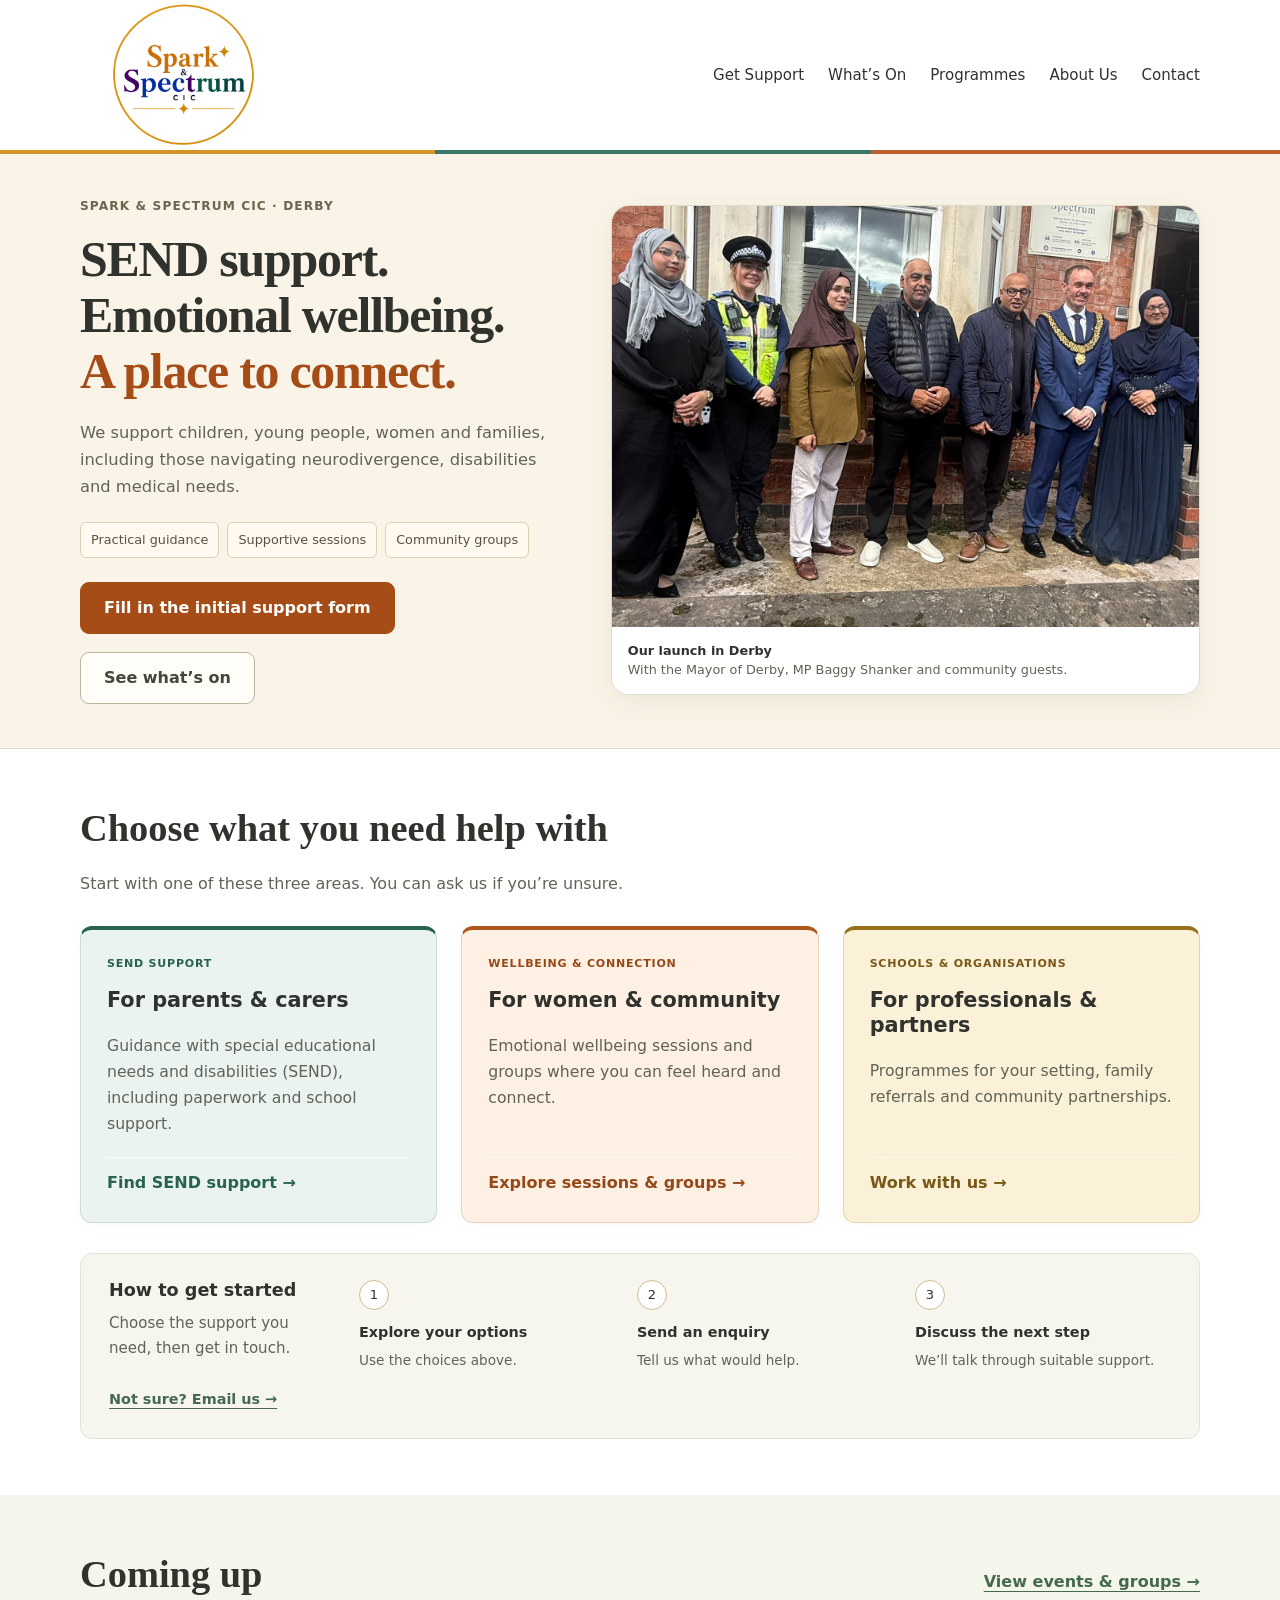
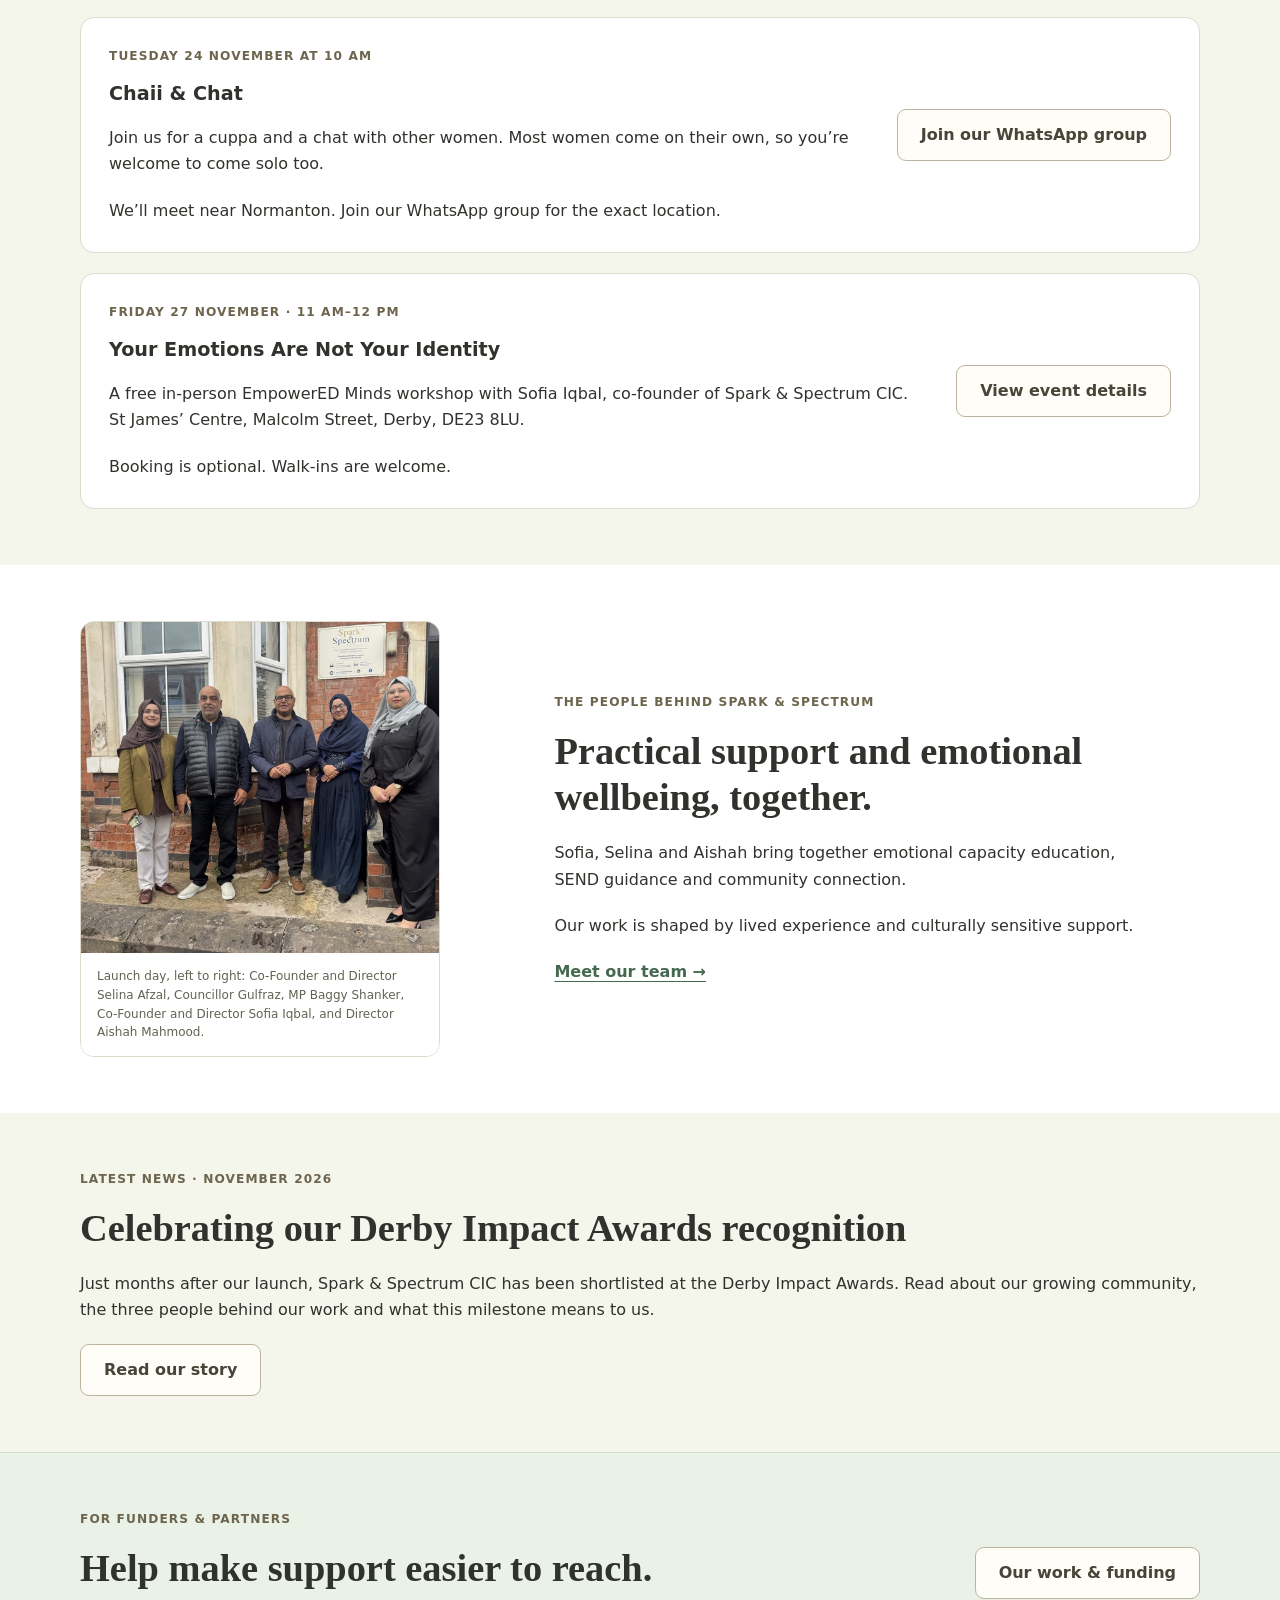
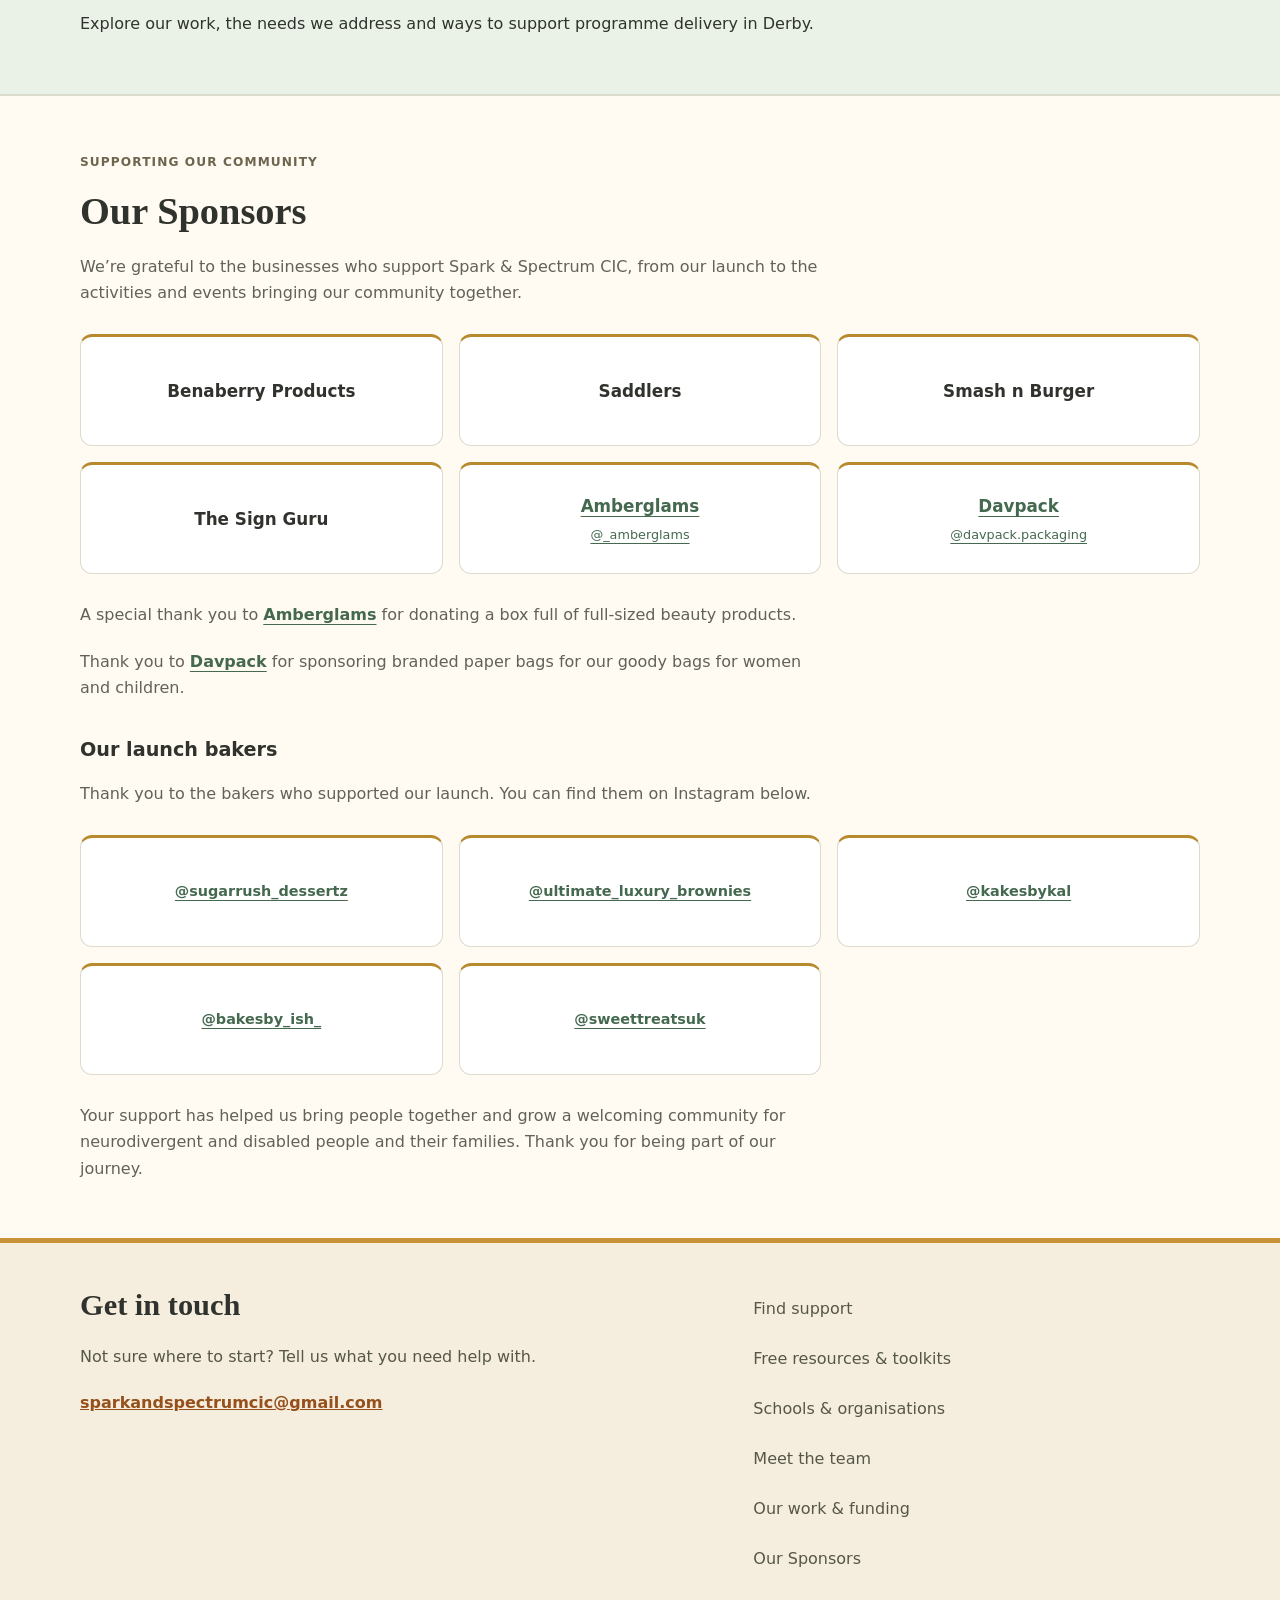
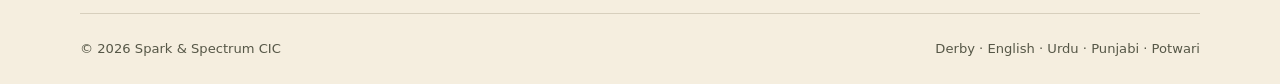
==== index.html @ 60a858f8 "Feature Derby Impact Awards story on homepage" ====
<!DOCTYPE html>
<html lang="en"><head><meta charset="utf-8"><meta name="viewport" content="width=device-width, initial-scale=1"><title>Spark &amp; Spectrum CIC | Support in Derby</title><meta name="description" content="Practical SEND guidance, wellbeing support and community connection for families in Derby."><link rel="stylesheet" href="styles.css?v=community-4"><link rel="canonical" href="https://www.sparkandspectrum.org.uk/"><style>
.sponsors-section{background:#fffaf2;border-top:1px solid var(--line)}
.sponsors-section .sponsors-intro{max-width:740px;color:var(--muted)}
.sponsors-list{display:grid;grid-template-columns:repeat(3,minmax(0,1fr));gap:16px;list-style:none;padding:0;margin:28px 0}
.sponsors-list li{display:flex;align-items:center;justify-content:center;min-height:112px;padding:20px 16px;text-align:center;background:#fff;border:1px solid var(--line);border-top:3px solid #b68a2d;border-radius:12px;font-size:1.05rem;font-weight:700;line-height:1.5;color:var(--ink);overflow-wrap:anywhere}
.sponsors-section .sponsors-thanks{max-width:740px;margin-bottom:0;color:var(--muted)}
@media(max-width:900px){.sponsors-list{grid-template-columns:repeat(3,minmax(0,1fr))}}
@media(max-width:640px){.sponsors-list{grid-template-columns:repeat(2,minmax(0,1fr));gap:12px}.sponsors-list li{min-height:96px;padding:18px 12px}}
@media(max-width:360px){.sponsors-list{grid-template-columns:1fr}}
.sponsors-list a{display:flex;flex-direction:column;justify-content:center;min-height:48px;width:100%;text-decoration:underline;text-underline-offset:4px}
.sponsor-handle{display:block;font-size:.8rem;font-weight:400;margin-top:6px}
.sponsors-subheading{margin-top:36px}
.bakers-list li{font-size:.9rem}
</style></head><body class="page-index"><a class="skip-link" href="#main-content">Skip to content</a><header><div class="container nav"><a class="brand" href="index.html" aria-label="Spark and Spectrum CIC home"><img src="images/spark-spectrum-logo.svg" alt="Spark and Spectrum CIC" width="530" height="365" loading="eager" decoding="async"></a><button class="menu-toggle" aria-controls="primary-navigation" aria-expanded="false" aria-label="Open menu">☰</button><nav id="primary-navigation" class="nav-links" aria-label="Primary navigation"><a href="get-support.html">Get Support</a><a href="whats-on.html">What’s On</a><a href="programmes.html">Programmes</a><a href="about.html">About Us</a><a href="index.html#contact">Contact</a></nav></div></header><main id="main-content"><section class="hero"><div class="container hero-grid"><div class="hero-copy"><p class="eyebrow">SPARK &amp; SPECTRUM CIC · DERBY</p><h1>SEND support.<br>Emotional wellbeing.<br><span>A place to connect.</span></h1><p>We support children, young people, women and families, including those navigating neurodivergence, disabilities and medical needs.</p><div class="hero-services"><span>Practical guidance</span><span>Supportive sessions</span><span>Community groups</span></div><div class="actions"><a class="btn primary" href="https://form.jotform.com/262165407296057">Fill in the initial support form</a><a class="btn outline" href="whats-on.html">See what’s on</a></div></div><figure class="hero-feature mayor-feature"><img src="images/mayor-launch-main.svg" alt="Spark and Spectrum’s launch group with the Mayor of Derby wearing his chain of office" width="1480" height="1060" fetchpriority="high" decoding="async"><figcaption class="launch-caption"><strong>Our launch in Derby</strong><br>With the Mayor of Derby, MP Baggy Shanker and community guests.</figcaption></figure></div></section>
<section class="section" id="support-options"><div class="container"><h2>Choose what you need help with</h2><p class="section-intro">Start with one of these three areas. You can ask us if you’re unsure.</p><div class="support-options-grid">
<a class="support-option" href="get-support.html#send"><span class="route-label">SEND SUPPORT</span><h3>For parents &amp; carers</h3><p>Guidance with special educational needs and disabilities (SEND), including paperwork and school support.</p><span>Find SEND support →</span></a>
<a class="support-option" href="get-support.html#wellbeing"><span class="route-label">WELLBEING &amp; CONNECTION</span><h3>For women &amp; community</h3><p>Emotional wellbeing sessions and groups where you can feel heard and connect.</p><span>Explore sessions &amp; groups →</span></a>
<a class="support-option" href="programmes.html#professional-support"><span class="route-label">SCHOOLS &amp; ORGANISATIONS</span><h3>For professionals &amp; partners</h3><p>Programmes for your setting, family referrals and community partnerships.</p><span>Work with us →</span></a>
</div><div class="next-step-guide"><div><h3>How to get started</h3><p>Choose the support you need, then get in touch.</p></div><ol><li><strong>Explore your options</strong><span>Use the choices above.</span></li><li><strong>Send an enquiry</strong><span>Tell us what would help.</span></li><li><strong>Discuss the next step</strong><span>We’ll talk through suitable support.</span></li></ol><a class="text-link" href="mailto:sparkandspectrumcic@gmail.com">Not sure? Email us →</a></div></div></section>
<section class="section soft" id="upcoming-events"><div class="container"><div class="section-heading"><h2>Coming up</h2><a class="text-link" href="whats-on.html">View events &amp; groups →</a></div><article class="event-summary" id="chaii-chat" style="margin-bottom:20px"><div><p class="eyebrow">TUESDAY 24 NOVEMBER AT 10 AM</p><h3>Chaii &amp; Chat</h3><p>Join us for a cuppa and a chat with other women. Most women come on their own, so you’re welcome to come solo too.</p><p>We’ll meet near Normanton. Join our WhatsApp group for the exact location.</p></div><a class="btn outline" href="https://chat.whatsapp.com/DSdzcUEW4hsGKoFnq0sKgy">Join our WhatsApp group</a></article>
<article class="event-summary"><div><p class="eyebrow">FRIDAY 27 NOVEMBER · 11 AM–12 PM</p><h3>Your Emotions Are Not Your Identity</h3><p>A free in-person EmpowerED Minds workshop with Sofia Iqbal, co-founder of Spark &amp; Spectrum CIC.<br>St James’ Centre, Malcolm Street, Derby, DE23 8LU.</p><p>Booking is optional. Walk-ins are welcome.</p></div><a class="btn outline" href="whats-on.html#st-james-workshop">View event details</a></article></div></section>
<section class="section"><div class="container people-intro"><figure class="people-photo"><img src="images/launch-guests-cropped.svg" alt="Selina Afzal, Councillor Gulfraz, MP Baggy Shanker, Sofia Iqbal and Aishah Mahmood, from left to right" width="1135" height="1050" loading="lazy" decoding="async"><figcaption class="launch-caption">Launch day, left to right: Co-Founder and Director Selina Afzal, Councillor Gulfraz, MP Baggy Shanker, Co-Founder and Director Sofia Iqbal, and Director Aishah Mahmood.</figcaption></figure><div><p class="eyebrow">THE PEOPLE BEHIND SPARK &amp; SPECTRUM</p><h2>Practical support and emotional wellbeing, together.</h2><p>Sofia, Selina and Aishah bring together emotional capacity education, SEND guidance and community connection.</p><p>Our work is shaped by lived experience and culturally sensitive support.</p><a class="text-link" href="about.html#team">Meet our team →</a></div></div></section><section class="section soft" id="latest-news"><div class="container"><p class="eyebrow">LATEST NEWS · NOVEMBER 2026</p><h2>Celebrating our Derby Impact Awards recognition</h2><p>Just months after our launch, Spark &amp; Spectrum CIC has been shortlisted at the Derby Impact Awards. Read about our growing community, the three people behind our work and what this milestone means to us.</p><a class="btn outline" href="derby-impact-awards.html">Read our story</a></div></section><section class="section funding-preview"><div class="container funding-preview-grid"><div><p class="eyebrow">FOR FUNDERS &amp; PARTNERS</p><h2>Help make support easier to reach.</h2><p>Explore our work, the needs we address and ways to support programme delivery in Derby.</p></div><a class="btn outline" href="our-work.html">Our work &amp; funding</a></div></section><section class="section sponsors-section" id="our-sponsors" aria-labelledby="sponsors-heading"><div class="container"><p class="eyebrow">SUPPORTING OUR COMMUNITY</p><h2 id="sponsors-heading">Our Sponsors</h2><p class="sponsors-intro">We’re grateful to the businesses who support Spark &amp; Spectrum CIC, from our launch to the activities and events bringing our community together.</p><ul class="sponsors-list"><li>Benaberry Products</li><li>Saddlers</li><li>Smash n Burger</li><li>The Sign Guru</li><li><a href="https://www.instagram.com/_amberglams/" aria-label="Amberglams on Instagram">Amberglams<span class="sponsor-handle">@_amberglams</span></a></li><li><a href="https://www.instagram.com/davpack.packaging/" aria-label="Davpack on Instagram">Davpack<span class="sponsor-handle">@davpack.packaging</span></a></li></ul><p class="sponsors-intro">A special thank you to <a class="text-link" href="https://www.instagram.com/_amberglams/">Amberglams</a> for donating a box full of full-sized beauty products.</p><p class="sponsors-intro">Thank you to <a class="text-link" href="https://www.instagram.com/davpack.packaging/">Davpack</a> for sponsoring branded paper bags for our goody bags for women and children.</p><h3 class="sponsors-subheading" id="launch-bakers-heading">Our launch bakers</h3><p class="sponsors-intro">Thank you to the bakers who supported our launch. You can find them on Instagram below.</p><ul class="sponsors-list bakers-list" aria-labelledby="launch-bakers-heading"><li><a href="https://www.instagram.com/sugarrush_dessertz/" aria-label="@sugarrush_dessertz on Instagram">@sugarrush_dessertz</a></li><li><a href="https://www.instagram.com/ultimate_luxury_brownies/" aria-label="@ultimate_luxury_brownies on Instagram">@ultimate_luxury_brownies</a></li><li><a href="https://www.instagram.com/kakesbykal/" aria-label="@kakesbykal on Instagram">@kakesbykal</a></li><li><a href="https://www.instagram.com/bakesby_ish_/" aria-label="@bakesby_ish_ on Instagram">@bakesby_ish_</a></li><li><a href="https://www.instagram.com/sweettreatsuk/" aria-label="@sweettreatsuk on Instagram">@sweettreatsuk</a></li></ul><p class="sponsors-thanks">Your support has helped us bring people together and grow a welcoming community for neurodivergent and disabled people and their families. Thank you for being part of our journey.</p></div></section></main><footer id="contact"><div class="container footer-grid"><div><h2>Get in touch</h2><p>Not sure where to start? Tell us what you need help with.</p><a class="email-link" href="mailto:sparkandspectrumcic@gmail.com">sparkandspectrumcic@gmail.com</a></div><div class="footer-links"><a href="get-support.html">Find support</a><a href="resources.html">Free resources &amp; toolkits</a><a href="programmes.html#professional-support">Schools &amp; organisations</a><a href="about.html">Meet the team</a><a href="our-work.html">Our work &amp; funding</a><a href="#our-sponsors">Our Sponsors</a></div></div><div class="container footer-bottom"><span>© 2026 Spark &amp; Spectrum CIC</span><span>Derby · English · Urdu · Punjabi · Potwari</span></div></footer><script src="site.js?v=simple-1" defer></script></body></html>
---- styles.css ----
:root{--navy:#132554;--purple:#67369a;--orange:#b77400;--cream:#fff9f0;--ink:#15203d;--muted:#535b70;--line:#e8e0d6;--soft:#f7f3fa;--max:1120px}
*{box-sizing:border-box}html{scroll-behavior:smooth;scroll-padding-top:120px}body{margin:0;background:#fff;color:var(--ink);font:1rem/1.65 system-ui,-apple-system,BlinkMacSystemFont,"Segoe UI",sans-serif}img{display:block;max-width:100%;height:auto}a{color:var(--navy);text-decoration:none}a:hover{text-decoration:underline}button{font:inherit}p{margin:0 0 20px}h1,h2,h3{color:var(--navy);line-height:1.2;margin:0 0 20px}h1,h2{font-family:Georgia,"Times New Roman",serif;font-weight:600}h1{font-size:clamp(2.3rem,4.6vw,3.8rem)}h2{font-size:clamp(1.8rem,3vw,2.4rem)}h3{font-size:1.2rem;font-weight:700}.container{width:min(var(--max),calc(100% - 48px));margin-inline:auto}.section{padding:56px 0}.soft{background:var(--cream)}.eyebrow,.option-kicker,.resource-kicker{color:var(--navy);font-size:.76rem;font-weight:750;letter-spacing:.09em;margin-bottom:16px}.text-link{font-weight:700;text-decoration:underline;text-underline-offset:4px}.btn{display:inline-flex;justify-content:center;align-items:center;min-height:48px;padding:12px 23px;border-radius:9px;text-align:center;font-weight:700;border:1px solid var(--navy)}.btn.purple,.btn.orange,.membership-btn{background:var(--navy);color:#fff}.btn.outline{background:#fff;color:var(--navy)}.btn:hover{text-decoration:none;box-shadow:0 3px 10px #13255415}.actions{display:flex;gap:18px;flex-wrap:wrap;align-items:center;margin-top:24px}:focus-visible{outline:3px solid var(--navy);outline-offset:4px}.skip-link{position:absolute;left:16px;top:-100px;z-index:100;padding:12px;background:#fff}.skip-link:focus{top:16px}
header{position:sticky;top:0;background:#fff;z-index:50;border-bottom:1px solid var(--line)}.nav{display:flex;align-items:center;justify-content:space-between;gap:30px;min-height:104px}.brand{flex:none}.brand img{width:116px;height:90px;object-fit:contain}.nav-links{display:flex;align-items:center;gap:26px}.nav-links a{color:var(--navy);font-size:.94rem;min-height:44px;display:flex;align-items:center;white-space:nowrap}.nav-links a[aria-current]{text-decoration:underline;text-decoration-color:var(--orange);text-underline-offset:8px}.menu-toggle{display:none;color:var(--navy);background:none;border:1px solid var(--line);border-radius:8px;min-width:48px;min-height:48px;font-size:1.4rem}
.hero{background:var(--cream);padding:52px 0}.hero-grid{display:grid;grid-template-columns:1fr 1fr;gap:48px;align-items:center}.hero-copy p:not(.eyebrow){max-width:530px;font-size:1.08rem;color:var(--muted)}.hero-feature{margin:0;border-radius:18px;overflow:hidden;background:#eee8de}.hero-feature img{width:100%;height:auto;object-fit:contain}.support-options-grid{display:grid;grid-template-columns:repeat(3,minmax(0,1fr));gap:22px;margin-top:28px}.support-option{display:flex;flex-direction:column;padding:26px;border:1px solid var(--line);border-top:3px solid var(--navy);border-radius:12px;color:var(--ink)}.support-option:nth-child(2){border-top-color:var(--orange)}.support-option:nth-child(3){border-top-color:#14833b}.support-option p{color:var(--muted)}.support-option span:last-child{margin-top:auto;color:var(--navy);font-weight:700}.support-option:hover{background:var(--cream);text-decoration:none}.section-heading{display:flex;justify-content:space-between;align-items:baseline;gap:20px}.event-summary{display:flex;align-items:center;justify-content:space-between;gap:36px;background:#fff;border:1px solid var(--line);border-radius:14px;padding:28px}.event-summary p:last-child{margin:0}.event-summary .btn{flex:none}.short-about{max-width:800px}.short-about p{color:var(--muted)}.page-intro{padding:54px 0 28px;background:var(--cream)}.page-intro .container>p:last-child{max-width:760px;font-size:1.08rem;color:var(--muted)}
.support-detail{display:grid;grid-template-columns:1.2fr 1fr;gap:48px;align-items:start}.info-box{padding:28px;border:1px solid var(--line);border-radius:14px;background:var(--cream)}.wellbeing-intro{display:grid;grid-template-columns:160px 1fr;gap:28px;align-items:start}.wellbeing-portrait{width:160px;height:auto;border-radius:12px;object-fit:contain}.wellbeing-actions{grid-column:2;display:flex;gap:14px;flex-wrap:wrap}.upcoming-event{display:grid;grid-template-columns:minmax(0,360px) minmax(0,1fr);gap:40px;align-items:center}.upcoming-event>a{width:100%;max-width:360px;margin:auto}.upcoming-event img{width:100%;height:auto;object-fit:contain;border:1px solid var(--line);border-radius:10px}.group-list{display:grid;grid-template-columns:repeat(3,minmax(0,1fr));gap:24px;margin:26px 0}.group-list article{padding:24px;background:#fff;border-radius:12px;border:1px solid var(--line)}
.programmes{display:grid;grid-template-columns:repeat(3,minmax(0,1fr));gap:24px}.programme{border:1px solid var(--line);border-radius:14px;overflow:hidden;display:flex;flex-direction:column}.programme-photo{background:var(--cream);height:230px;padding:10px}.programme-photo img{width:100%;height:100%;object-fit:contain!important;object-position:center!important}.programme-body{padding:24px;display:flex;flex-direction:column;flex:1}.programme-body p{color:var(--muted)}.programme-body a{margin-top:auto;font-weight:700;text-decoration:underline;min-height:44px;padding-top:8px}.commission-posters{display:grid;grid-template-columns:repeat(3,minmax(0,1fr));gap:24px}.commission-poster{padding:18px;border:1px solid var(--line);border-radius:14px}.commission-poster img{width:100%;height:auto;object-fit:contain}.commission-poster h3{margin-top:24px}.commission-poster>a:last-child{font-weight:700;min-height:44px;display:inline-flex;align-items:center;text-decoration:underline}.professional-box{display:grid;grid-template-columns:1.2fr 1fr;gap:40px}.professional-actions{display:grid;gap:12px}.professional-actions a{border:1px solid var(--line);border-radius:8px;min-height:48px;padding:12px 18px;background:#fff;font-weight:650}
.identity-grid{display:grid;grid-template-columns:1.25fr .75fr;gap:40px;align-items:center}.identity-copy>span{display:block;color:var(--navy);font-size:.76rem;margin-bottom:16px;letter-spacing:.08em;font-weight:750}.hero-real{max-width:360px;justify-self:center}.hero-real img{width:100%;height:auto;object-fit:contain;border-radius:12px}.identity-points{display:grid;gap:16px;margin:24px 0}.identity-point{display:flex;gap:10px}.language-bar{font-size:.92rem;color:var(--muted)}.spark{display:none}.team-grid{display:grid;grid-template-columns:repeat(3,minmax(0,1fr));gap:28px}.team-photo{height:260px;background:var(--cream);border-radius:14px;margin-bottom:24px;padding:12px}.team-photo img{width:100%;height:100%;object-fit:contain;object-position:center}.role{font-size:.9rem;font-weight:650;color:var(--navy);margin-bottom:16px}.team-card p{color:var(--muted)}.uploaded-gallery{display:grid;grid-template-columns:repeat(3,minmax(0,1fr));gap:24px}.uploaded-gallery figure{margin:0;border:1px solid var(--line);border-radius:14px;overflow:hidden}.uploaded-gallery figure>a{display:flex;align-items:center;justify-content:center;min-height:280px;background:var(--cream)}.uploaded-gallery img{width:100%;height:280px;object-fit:contain}.uploaded-gallery figcaption{padding:18px;font-size:.92rem;color:var(--muted)}.gallery-heading{max-width:780px;color:var(--muted);margin-bottom:30px}
.resources-intro{max-width:780px}.resource-tabs{display:flex;gap:12px;flex-wrap:wrap;margin:24px 0}.resource-tab{padding:10px 18px;min-height:44px;border:1px solid var(--line);background:#fff;border-radius:8px;cursor:pointer}.resource-tab.active{background:var(--navy);color:#fff}.resource-grid{display:grid;grid-template-columns:repeat(3,minmax(0,1fr));gap:24px}.resource-card{padding:24px;border:1px solid var(--line);border-radius:14px;display:flex;flex-direction:column}.resource-card[hidden]{display:none}.resource-preview{height:230px;margin-bottom:20px;background:var(--cream)}.resource-preview img{width:100%;height:100%;object-fit:contain}.resource-badge{font-size:.74rem;font-weight:750;color:var(--navy);margin-bottom:10px}.resource-actions{display:flex;gap:18px;flex-wrap:wrap;margin-top:auto}.resource-actions a,.resource-link{font-weight:650;text-decoration:underline;min-height:44px;display:inline-flex;align-items:center}.resource-note{padding:24px;background:var(--cream);border-radius:12px;margin-top:28px}.membership-shell{display:grid;grid-template-columns:1fr 1fr;gap:40px;padding:32px;background:var(--cream);border-radius:14px}.membership-price{display:flex;gap:12px;align-items:baseline;flex-wrap:wrap;margin-bottom:20px}.membership-price strong{font-size:2rem}.membership-benefits>div{display:flex;gap:20px}.membership-benefits>div>span{font-weight:750;color:var(--navy)}
footer{background:var(--navy);color:#fff;padding:44px 0 24px}footer h2{color:#fff;font-size:1.9rem}footer p{color:#e2e5ef;max-width:500px}footer a{color:#fff}.footer-grid{display:grid;grid-template-columns:1.4fr 1fr;gap:48px}.footer-links{display:grid;gap:6px}.footer-links a{min-height:44px;display:flex;align-items:center}.email-link{font-weight:650;text-decoration:underline;overflow-wrap:anywhere}.footer-bottom{display:flex;justify-content:space-between;gap:20px;flex-wrap:wrap;border-top:1px solid #ffffff30;padding-top:24px;margin-top:32px;font-size:.82rem;color:#e2e5ef}
@media(max-width:900px){.menu-toggle{display:block}.nav{min-height:94px}.brand img{width:104px;height:80px}.nav-links{display:none;position:absolute;top:100%;left:0;right:0;background:#fff;padding:20px 24px;border-bottom:1px solid var(--line);box-shadow:0 12px 20px #13255410}.nav-links.open{display:grid;gap:6px}.hero-grid{gap:28px}.hero-copy h1{font-size:2.8rem}.programmes,.team-grid,.uploaded-gallery,.resource-grid{grid-template-columns:repeat(2,minmax(0,1fr))}.commission-posters{gap:16px}.event-summary{align-items:start;flex-direction:column;gap:22px}}
@media(max-width:640px){.container{width:calc(100% - 36px)}.section{padding:38px 0}.hero{padding:34px 0}.hero-grid,.support-options-grid,.support-detail,.wellbeing-intro,.upcoming-event,.group-list,.programmes,.commission-posters,.professional-box,.identity-grid,.team-grid,.uploaded-gallery,.resource-grid,.membership-shell,.footer-grid{grid-template-columns:1fr}.hero-copy h1{font-size:2.5rem}.hero-grid{gap:28px}.hero-feature{max-width:520px}.support-option{padding:22px}.section-heading{align-items:start;flex-direction:column;gap:0;margin-bottom:24px}.event-summary{padding:22px}.page-intro{padding:36px 0 22px}.wellbeing-portrait{width:150px}.wellbeing-actions{grid-column:auto;display:grid}.upcoming-event{gap:28px}.commission-poster{width:100%;max-width:420px;margin-inline:auto}.programme-photo{height:260px}.team-photo{height:300px}.uploaded-gallery figure>a{min-height:0}.uploaded-gallery img{height:auto;max-height:520px;object-fit:contain}.uploaded-gallery{gap:24px}.hero-real{max-width:300px}.identity-grid{gap:24px}.membership-shell{padding:24px}.footer-grid{gap:28px}.actions .btn{width:100%}h1{overflow-wrap:break-word}h2{font-size:1.9rem}.resource-preview{height:280px}}
@media(prefers-reduced-motion:reduce){html{scroll-behavior:auto}}
.resource-filter{display:flex;gap:12px;flex-wrap:wrap;margin:24px 0}main>section[id]{scroll-margin-top:110px}

/* Brand balance and clearer page structure. */
:root{--cream:#faf5ec;--line:#e6ddcf}
html{scroll-padding-top:172px}main>section[id]{scroll-margin-top:172px}
.nav{min-height:158px;gap:28px}.brand img{width:208px;height:auto;max-width:100%;object-fit:contain}.nav-links{gap:24px}
.hero{background:linear-gradient(110deg,#faf5ec 0%,#fffaf2 62%,#f3eee4 100%);border-bottom:1px solid var(--line)}
.hero-copy h1{font-size:clamp(2.3rem,4.2vw,3.7rem)}.hero-copy .eyebrow{color:var(--orange)}
.hero-copy .hero-context{font-size:.94rem;color:var(--muted);max-width:480px;margin-bottom:24px}
.support-options-grid{gap:24px}.support-option{padding:26px;background:#fff;box-shadow:0 4px 16px #13255405;border-top-width:4px}
.support-option:nth-child(1){border-top-color:#2455a6}.support-option:nth-child(2){border-top-color:#267343}.support-option:nth-child(3){border-top-color:#b77400}
.route-label{font-size:.69rem;letter-spacing:.07em;font-weight:750;color:#596175;display:block;margin-bottom:16px;line-height:1.5}
.support-option h3{font-size:1.35rem}.support-option p{font-size:.98rem}.support-option span:last-child{padding-top:12px;border-top:1px solid var(--line);margin-top:auto}
.next-step-guide{margin-top:30px;padding:26px 28px;border-radius:12px;background:var(--cream);display:grid;grid-template-columns:220px minmax(0,1fr);gap:16px 30px}
.next-step-guide h3{font-size:1.1rem;margin-bottom:10px}.next-step-guide p{font-size:.94rem;margin:0;color:var(--muted)}
.next-step-guide ol{list-style:none;counter-reset:step;display:grid;grid-template-columns:repeat(3,minmax(0,1fr));gap:22px;padding:0;margin:0}
.next-step-guide li{counter-increment:step}.next-step-guide li::before{content:counter(step);display:flex;align-items:center;justify-content:center;width:28px;height:28px;border-radius:50%;border:1px solid #d2bb8f;color:var(--navy);font-size:.82rem;margin-bottom:12px;background:#fff}
.next-step-guide strong{display:block;font-size:.9rem;line-height:1.4}.next-step-guide li span{display:block;font-size:.85rem;color:var(--muted);margin-top:7px}.next-step-guide>a{grid-column:1/-1;font-size:.9rem}
.breadcrumb{font-size:.84rem;color:var(--muted);margin-bottom:28px}.breadcrumb a{color:var(--navy);text-decoration:underline;text-underline-offset:4px}.page-links{display:flex;gap:12px;flex-wrap:wrap;margin:24px 0 4px}.page-links a{padding:10px 16px;border:1px solid #d7cbb8;border-radius:8px;background:#fff;color:var(--navy);font-size:.9rem;font-weight:650;min-height:44px}.page-links a:hover{background:#f0e6d5;text-decoration:none}
.page-intro{border-bottom:1px solid var(--line)}.section-intro{max-width:760px;margin-bottom:28px;color:var(--muted)}
.btn.purple,.btn.orange,.membership-btn{background:var(--navy);border-color:var(--navy);color:#fff}.btn.outline{border-color:#c6cbd5;color:var(--navy)}.eyebrow,.option-kicker,.resource-kicker,.role{color:#586077}
@media(max-width:1000px){.nav-links{gap:18px;font-size:.9rem}.brand img{width:192px}}
@media(max-width:900px){.nav{min-height:146px}.brand img{width:190px}.next-step-guide{grid-template-columns:1fr}}
@media(max-width:640px){.nav{min-height:130px;gap:18px}.brand img{width:172px}.hero-copy h1{font-size:2.45rem}.next-step-guide{padding:24px}.next-step-guide ol{grid-template-columns:1fr;gap:20px}.next-step-guide li{display:grid;grid-template-columns:28px 1fr;gap:0 14px}.next-step-guide li::before{grid-row:1/3;margin:0}.next-step-guide li span{margin-top:4px}.page-links{gap:10px}.page-links a{flex-grow:1;text-align:center}.breadcrumb{margin-bottom:20px}html{scroll-padding-top:150px}main>section[id]{scroll-margin-top:150px}}

.hero-feature{background:#fff;border:1px solid var(--line)}.hero-feature .launch-caption,.uploaded-gallery .launch-caption{padding:14px 16px;font-size:.8rem;line-height:1.55;color:var(--muted);background:#fff}.hero-feature img{height:auto;object-fit:contain}

/* A warmer community identity with visibly distinct support areas. */
:root{--navy:#30332d;--ink:#30332d;--muted:#616357;--cream:#faf4e8;--soft:#edf4ee;--line:#dedbcc;--orange:#a64c17}
header{border-bottom:4px solid transparent;border-image:linear-gradient(90deg,#d59423 0% 34%,#3c7668 34% 68%,#bd602b 68%) 1;background:#fff}
.nav{min-height:150px}.nav-links a[aria-current]{text-decoration-color:#bc622b}.hero{background:#faf4e8;padding:42px 0 44px}.hero-grid{grid-template-columns:.95fr 1.15fr;gap:44px}.hero-copy h1{font-size:clamp(2.2rem,3.9vw,3.25rem);line-height:1.12;letter-spacing:-.025em}.hero-copy h1 span{color:#a64c17}.hero-copy p:not(.eyebrow){font-size:1.02rem;max-width:520px}.hero-copy .eyebrow{color:#6d654e}.hero-services{display:flex;gap:8px;flex-wrap:wrap;margin:22px 0}.hero-services span{font-size:.8rem;background:#fff9ef;border:1px solid #ded0b5;border-radius:6px;padding:6px 10px;color:#56523f}.hero-feature{box-shadow:0 8px 28px #56432513;align-self:center;overflow:hidden}.hero-feature img{width:100%;height:auto}.launch-caption{padding:14px 16px;font-size:.82rem;line-height:1.55;background:#fff;color:#626254}.mayor-feature .launch-caption strong{color:#30332d}
.btn.primary,.btn.purple,.btn.orange,.membership-btn{background:#a64c17;color:#fff;border-color:#a64c17}.btn.outline{background:#fffdf8;border-color:#bdb49f;color:#454638}.btn:hover{box-shadow:0 3px 12px #a64c1720}.text-link,a{color:#45694f}:focus-visible{outline-color:#a64c17}
.support-option:nth-child(1){background:#eaf3ef;border-color:#ccdcd2;border-top-color:#286351}.support-option:nth-child(2){background:#fff0e4;border-color:#ecd1bd;border-top-color:#ae571c}.support-option:nth-child(3){background:#faf1d8;border-color:#e5d7aa;border-top-color:#977019}.support-option:nth-child(1) .route-label,.support-option:nth-child(1) span:last-child{color:#286351}.support-option:nth-child(2) .route-label,.support-option:nth-child(2) span:last-child{color:#954919}.support-option:nth-child(3) .route-label,.support-option:nth-child(3) span:last-child{color:#795716}.support-option:hover{filter:brightness(.98)}.support-option h3{font-size:1.3rem}.support-option span:last-child{border-top-color:#ffffffb0}.next-step-guide{background:#f6f6ef;border:1px solid #e3e4d7}.eyebrow,.option-kicker,.resource-kicker,.role{color:#6d654e}
.soft{background:#f4f5eb}.page-intro{background:#faf4e8;border-bottom:3px solid #dfc796}.page-links a{border-color:#d6c7aa;color:#625238}.professional-actions a{border-left:4px solid #b98a36}.programme:nth-child(3n+1){border-top:4px solid #376d5b}.programme:nth-child(3n+2){border-top:4px solid #ba652c}.programme:nth-child(3n){border-top:4px solid #b68a2d}.resource-card{border-top:4px solid #b68a2d}.resource-tab.active{background:#38654d;color:#fff}.team-card .role{color:#89622c}.info-box{border-left:4px solid #376d5b}.funding-preview{background:#eaf1e7;border-top:1px solid #d4dfca;border-bottom:1px solid #d4dfca}.funding-preview-grid{display:grid;grid-template-columns:1fr auto;gap:32px;align-items:center}.funding-preview p:last-child{margin-bottom:0}
.people-intro{display:grid;grid-template-columns:.8fr 1.2fr;gap:44px;align-items:center}.people-photo{margin:0;background:#fff;border:1px solid var(--line);border-radius:14px;overflow:hidden;max-width:360px}.people-photo img{width:100%;height:auto}.people-photo .launch-caption{font-size:.75rem}.people-intro>div p{max-width:580px}.readable{max-width:830px}.faq-grid{display:grid;grid-template-columns:1fr 1fr;gap:22px}.faq-grid article{background:#f6f4e9;padding:24px;border-radius:12px;border:1px solid var(--line)}.faq-grid h3{font-size:1.15rem}.faq-grid p{margin-bottom:0}.form-note{font-size:.9rem;color:var(--muted)}.funding-list{padding-left:22px;margin:24px 0 28px}.funding-list li{margin-bottom:18px}.community-evidence{background:#faf4e8}.evidence-links{display:grid;grid-template-columns:repeat(3,minmax(0,1fr));gap:24px}.evidence-links a{padding:24px;background:#fff;border:1px solid var(--line);border-radius:12px}.evidence-links strong,.evidence-links span{display:block}.evidence-links span{margin-top:10px;font-size:.92rem}
footer{background:#f5eedf;color:#30332d;border-top:5px solid #c89238}footer h2{color:#30332d}footer p,footer a,.footer-bottom{color:#565747}.footer-bottom{border-top-color:#d7cfbd}.email-link{color:#95501b}.footer-links a:hover{color:#a64c17}
@media(max-width:900px){.hero-grid{gap:26px}.hero-copy h1{font-size:2.4rem}.people-intro{gap:30px}}
@media(max-width:640px){.hero{padding:28px 0 34px}.hero-grid,.people-intro,.funding-preview-grid,.faq-grid,.evidence-links{grid-template-columns:1fr}.hero-copy h1{font-size:2.35rem}.hero-services{gap:7px;margin:18px 0}.hero-grid{gap:24px}.mayor-feature{width:100%}.people-photo{max-width:340px;margin:auto}.people-intro{gap:26px}.funding-preview-grid{gap:24px}.funding-preview .btn{justify-self:start}.nav{min-height:130px}.hero .actions{gap:12px}.hero .actions .btn{width:auto;flex:1}.support-option{padding:24px}}

#send .btn{background:#286351;border-color:#286351;color:#fff}#connection .btn{background:#805c1e;border-color:#805c1e;color:#fff}.page-get-support .page-intro{border-bottom-color:#739783}.page-programmes .page-intro{border-bottom-color:#d39a48}.page-about .page-intro{border-bottom-color:#bc714d}.page-resources .page-intro{border-bottom-color:#8b9b71}.page-our-work .page-intro{border-bottom-color:#739783}
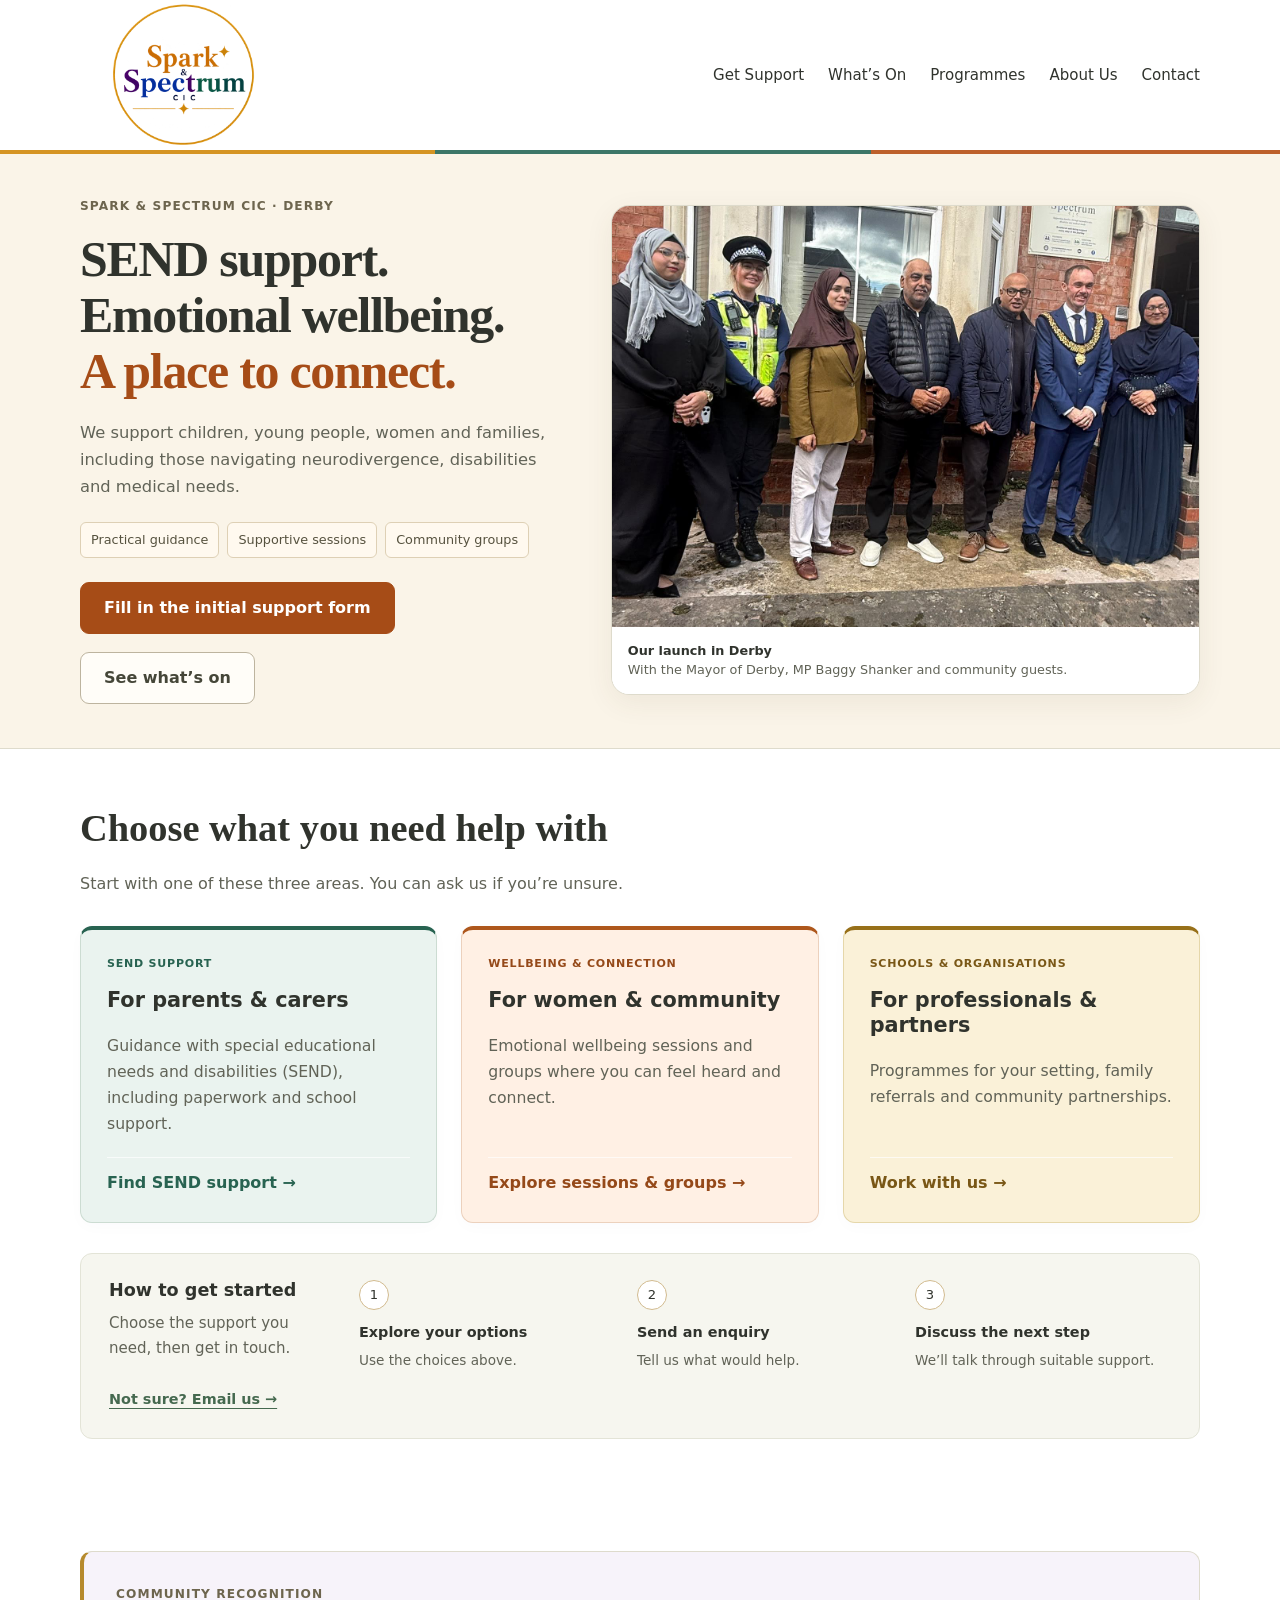
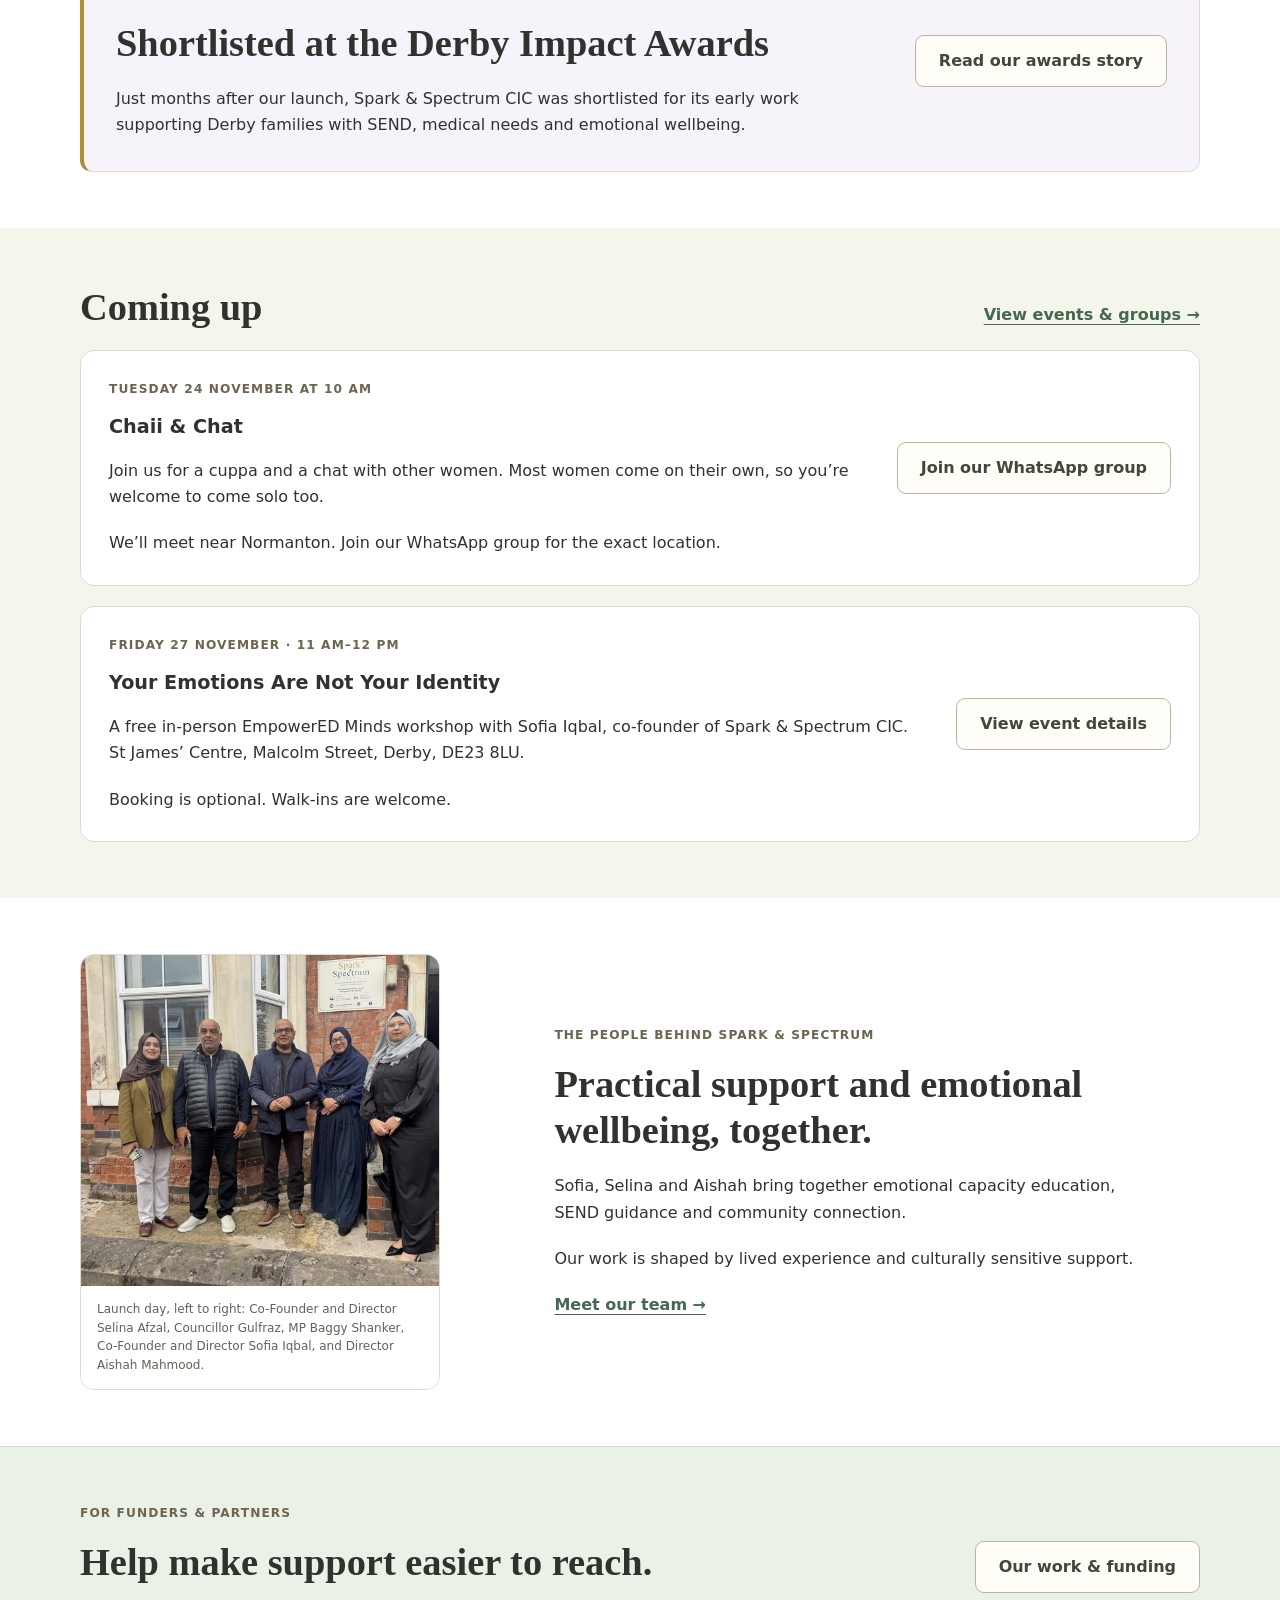
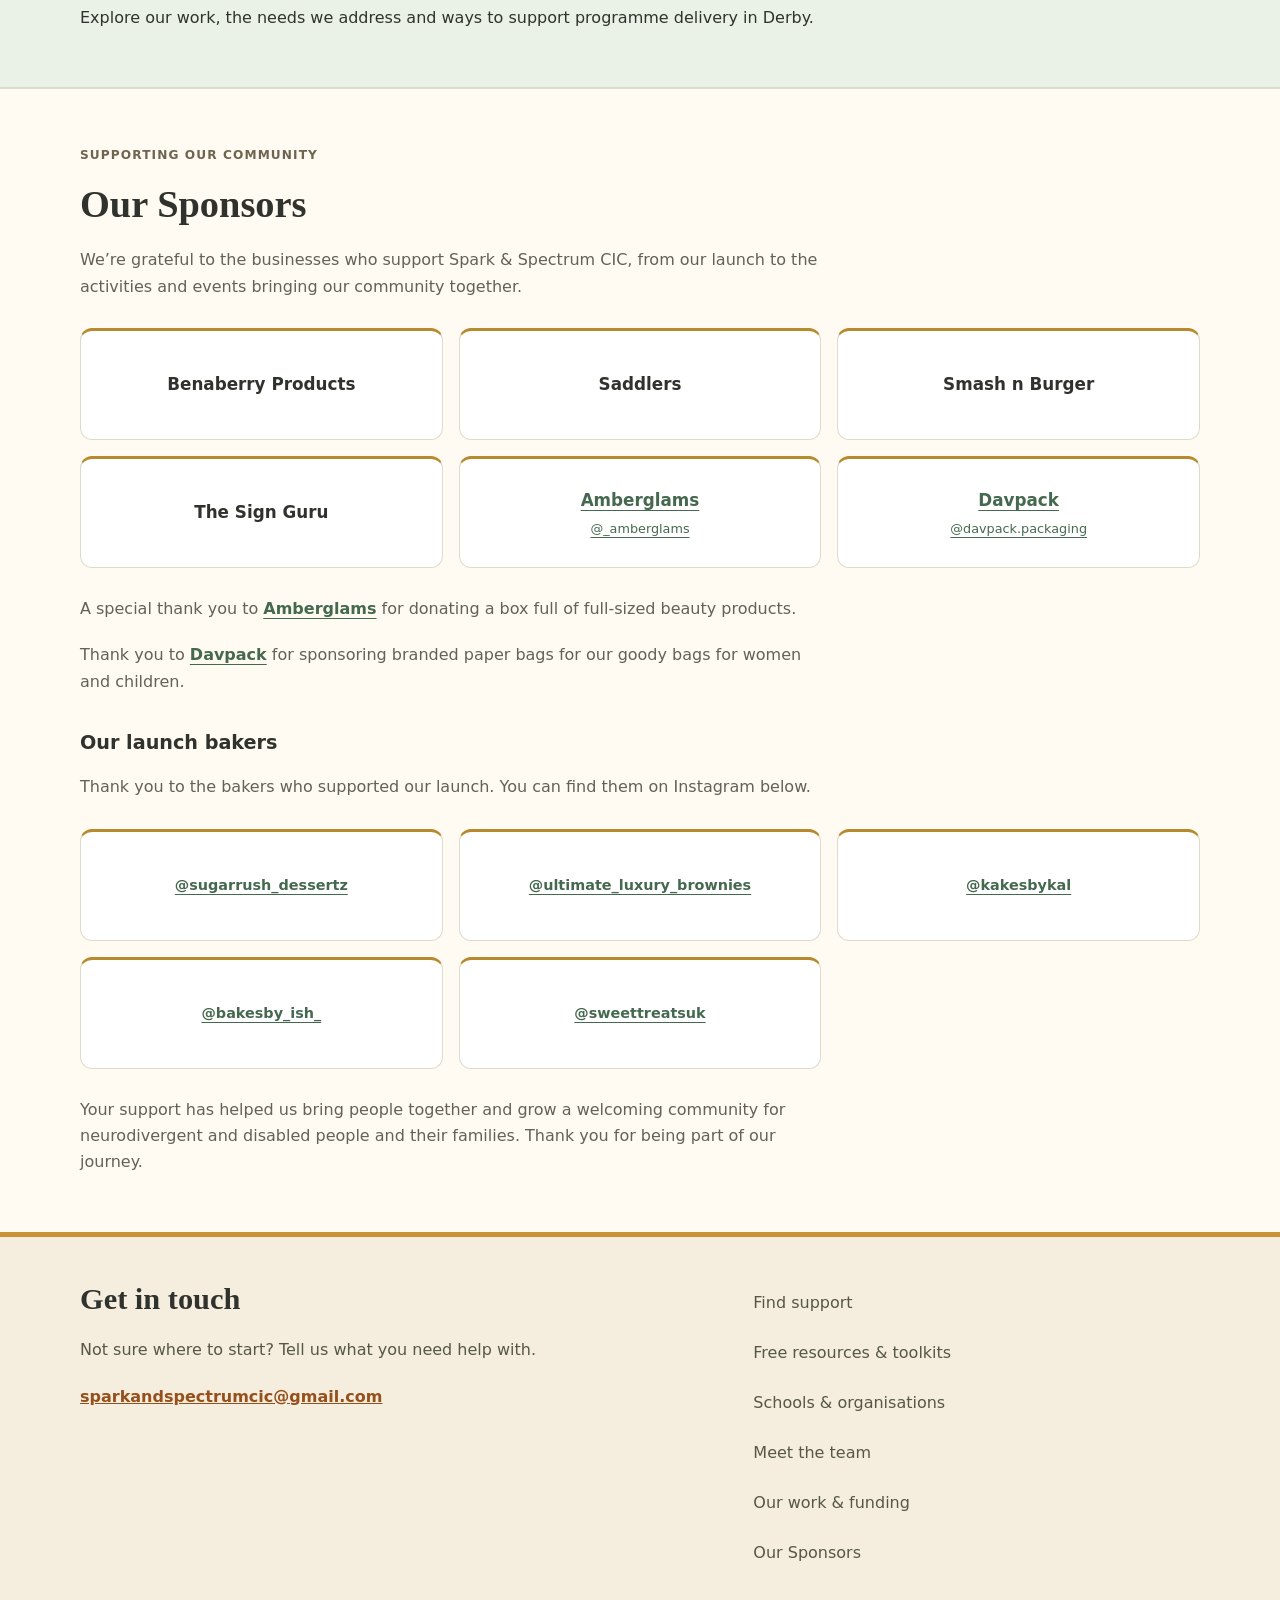
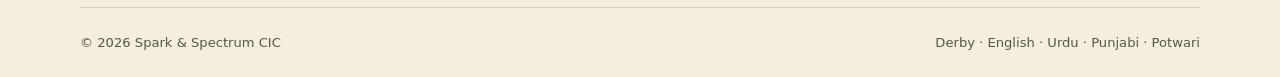
==== commit 645e0aff: "Feature Derby Impact Awards shortlisting higher on the homepage" ====
--- a/index.html
+++ b/index.html
@@ -12,12 +12,16 @@
 .sponsor-handle{display:block;font-size:.8rem;font-weight:400;margin-top:6px}
 .sponsors-subheading{margin-top:36px}
 .bakers-list li{font-size:.9rem}
+.recognition-card{display:flex;flex-wrap:wrap;align-items:center;justify-content:space-between;gap:1rem 2rem;padding:clamp(1.25rem,4vw,2rem);border:1px solid var(--line);border-left:4px solid #b68a2d;border-radius:12px;background:#f7f3fa}
+.recognition-card > div{flex:1 1 28rem}
+.recognition-card p:last-child{margin-bottom:0}
 </style></head><body class="page-index"><a class="skip-link" href="#main-content">Skip to content</a><header><div class="container nav"><a class="brand" href="index.html" aria-label="Spark and Spectrum CIC home"><img src="images/spark-spectrum-logo.svg" alt="Spark and Spectrum CIC" width="530" height="365" loading="eager" decoding="async"></a><button class="menu-toggle" aria-controls="primary-navigation" aria-expanded="false" aria-label="Open menu">☰</button><nav id="primary-navigation" class="nav-links" aria-label="Primary navigation"><a href="get-support.html">Get Support</a><a href="whats-on.html">What’s On</a><a href="programmes.html">Programmes</a><a href="about.html">About Us</a><a href="index.html#contact">Contact</a></nav></div></header><main id="main-content"><section class="hero"><div class="container hero-grid"><div class="hero-copy"><p class="eyebrow">SPARK &amp; SPECTRUM CIC · DERBY</p><h1>SEND support.<br>Emotional wellbeing.<br><span>A place to connect.</span></h1><p>We support children, young people, women and families, including those navigating neurodivergence, disabilities and medical needs.</p><div class="hero-services"><span>Practical guidance</span><span>Supportive sessions</span><span>Community groups</span></div><div class="actions"><a class="btn primary" href="https://form.jotform.com/262165407296057">Fill in the initial support form</a><a class="btn outline" href="whats-on.html">See what’s on</a></div></div><figure class="hero-feature mayor-feature"><img src="images/mayor-launch-main.svg" alt="Spark and Spectrum’s launch group with the Mayor of Derby wearing his chain of office" width="1480" height="1060" fetchpriority="high" decoding="async"><figcaption class="launch-caption"><strong>Our launch in Derby</strong><br>With the Mayor of Derby, MP Baggy Shanker and community guests.</figcaption></figure></div></section>
 <section class="section" id="support-options"><div class="container"><h2>Choose what you need help with</h2><p class="section-intro">Start with one of these three areas. You can ask us if you’re unsure.</p><div class="support-options-grid">
 <a class="support-option" href="get-support.html#send"><span class="route-label">SEND SUPPORT</span><h3>For parents &amp; carers</h3><p>Guidance with special educational needs and disabilities (SEND), including paperwork and school support.</p><span>Find SEND support →</span></a>
 <a class="support-option" href="get-support.html#wellbeing"><span class="route-label">WELLBEING &amp; CONNECTION</span><h3>For women &amp; community</h3><p>Emotional wellbeing sessions and groups where you can feel heard and connect.</p><span>Explore sessions &amp; groups →</span></a>
 <a class="support-option" href="programmes.html#professional-support"><span class="route-label">SCHOOLS &amp; ORGANISATIONS</span><h3>For professionals &amp; partners</h3><p>Programmes for your setting, family referrals and community partnerships.</p><span>Work with us →</span></a>
 </div><div class="next-step-guide"><div><h3>How to get started</h3><p>Choose the support you need, then get in touch.</p></div><ol><li><strong>Explore your options</strong><span>Use the choices above.</span></li><li><strong>Send an enquiry</strong><span>Tell us what would help.</span></li><li><strong>Discuss the next step</strong><span>We’ll talk through suitable support.</span></li></ol><a class="text-link" href="mailto:sparkandspectrumcic@gmail.com">Not sure? Email us →</a></div></div></section>
+<section class="section" id="latest-news" aria-labelledby="recognition-heading"><div class="container"><div class="recognition-card"><div><p class="eyebrow">COMMUNITY RECOGNITION</p><h2 id="recognition-heading">Shortlisted at the Derby Impact Awards</h2><p>Just months after our launch, Spark &amp; Spectrum CIC was shortlisted for its early work supporting Derby families with SEND, medical needs and emotional wellbeing.</p></div><a class="btn outline" href="derby-impact-awards.html">Read our awards story</a></div></div></section>
 <section class="section soft" id="upcoming-events"><div class="container"><div class="section-heading"><h2>Coming up</h2><a class="text-link" href="whats-on.html">View events &amp; groups →</a></div><article class="event-summary" id="chaii-chat" style="margin-bottom:20px"><div><p class="eyebrow">TUESDAY 24 NOVEMBER AT 10 AM</p><h3>Chaii &amp; Chat</h3><p>Join us for a cuppa and a chat with other women. Most women come on their own, so you’re welcome to come solo too.</p><p>We’ll meet near Normanton. Join our WhatsApp group for the exact location.</p></div><a class="btn outline" href="https://chat.whatsapp.com/DSdzcUEW4hsGKoFnq0sKgy">Join our WhatsApp group</a></article>
 <article class="event-summary"><div><p class="eyebrow">FRIDAY 27 NOVEMBER · 11 AM–12 PM</p><h3>Your Emotions Are Not Your Identity</h3><p>A free in-person EmpowerED Minds workshop with Sofia Iqbal, co-founder of Spark &amp; Spectrum CIC.<br>St James’ Centre, Malcolm Street, Derby, DE23 8LU.</p><p>Booking is optional. Walk-ins are welcome.</p></div><a class="btn outline" href="whats-on.html#st-james-workshop">View event details</a></article></div></section>
-<section class="section"><div class="container people-intro"><figure class="people-photo"><img src="images/launch-guests-cropped.svg" alt="Selina Afzal, Councillor Gulfraz, MP Baggy Shanker, Sofia Iqbal and Aishah Mahmood, from left to right" width="1135" height="1050" loading="lazy" decoding="async"><figcaption class="launch-caption">Launch day, left to right: Co-Founder and Director Selina Afzal, Councillor Gulfraz, MP Baggy Shanker, Co-Founder and Director Sofia Iqbal, and Director Aishah Mahmood.</figcaption></figure><div><p class="eyebrow">THE PEOPLE BEHIND SPARK &amp; SPECTRUM</p><h2>Practical support and emotional wellbeing, together.</h2><p>Sofia, Selina and Aishah bring together emotional capacity education, SEND guidance and community connection.</p><p>Our work is shaped by lived experience and culturally sensitive support.</p><a class="text-link" href="about.html#team">Meet our team →</a></div></div></section><section class="section soft" id="latest-news"><div class="container"><p class="eyebrow">LATEST NEWS · NOVEMBER 2026</p><h2>Celebrating our Derby Impact Awards recognition</h2><p>Just months after our launch, Spark &amp; Spectrum CIC has been shortlisted at the Derby Impact Awards. Read about our growing community, the three people behind our work and what this milestone means to us.</p><a class="btn outline" href="derby-impact-awards.html">Read our story</a></div></section><section class="section funding-preview"><div class="container funding-preview-grid"><div><p class="eyebrow">FOR FUNDERS &amp; PARTNERS</p><h2>Help make support easier to reach.</h2><p>Explore our work, the needs we address and ways to support programme delivery in Derby.</p></div><a class="btn outline" href="our-work.html">Our work &amp; funding</a></div></section><section class="section sponsors-section" id="our-sponsors" aria-labelledby="sponsors-heading"><div class="container"><p class="eyebrow">SUPPORTING OUR COMMUNITY</p><h2 id="sponsors-heading">Our Sponsors</h2><p class="sponsors-intro">We’re grateful to the businesses who support Spark &amp; Spectrum CIC, from our launch to the activities and events bringing our community together.</p><ul class="sponsors-list"><li>Benaberry Products</li><li>Saddlers</li><li>Smash n Burger</li><li>The Sign Guru</li><li><a href="https://www.instagram.com/_amberglams/" aria-label="Amberglams on Instagram">Amberglams<span class="sponsor-handle">@_amberglams</span></a></li><li><a href="https://www.instagram.com/davpack.packaging/" aria-label="Davpack on Instagram">Davpack<span class="sponsor-handle">@davpack.packaging</span></a></li></ul><p class="sponsors-intro">A special thank you to <a class="text-link" href="https://www.instagram.com/_amberglams/">Amberglams</a> for donating a box full of full-sized beauty products.</p><p class="sponsors-intro">Thank you to <a class="text-link" href="https://www.instagram.com/davpack.packaging/">Davpack</a> for sponsoring branded paper bags for our goody bags for women and children.</p><h3 class="sponsors-subheading" id="launch-bakers-heading">Our launch bakers</h3><p class="sponsors-intro">Thank you to the bakers who supported our launch. You can find them on Instagram below.</p><ul class="sponsors-list bakers-list" aria-labelledby="launch-bakers-heading"><li><a href="https://www.instagram.com/sugarrush_dessertz/" aria-label="@sugarrush_dessertz on Instagram">@sugarrush_dessertz</a></li><li><a href="https://www.instagram.com/ultimate_luxury_brownies/" aria-label="@ultimate_luxury_brownies on Instagram">@ultimate_luxury_brownies</a></li><li><a href="https://www.instagram.com/kakesbykal/" aria-label="@kakesbykal on Instagram">@kakesbykal</a></li><li><a href="https://www.instagram.com/bakesby_ish_/" aria-label="@bakesby_ish_ on Instagram">@bakesby_ish_</a></li><li><a href="https://www.instagram.com/sweettreatsuk/" aria-label="@sweettreatsuk on Instagram">@sweettreatsuk</a></li></ul><p class="sponsors-thanks">Your support has helped us bring people together and grow a welcoming community for neurodivergent and disabled people and their families. Thank you for being part of our journey.</p></div></section></main><footer id="contact"><div class="container footer-grid"><div><h2>Get in touch</h2><p>Not sure where to start? Tell us what you need help with.</p><a class="email-link" href="mailto:sparkandspectrumcic@gmail.com">sparkandspectrumcic@gmail.com</a></div><div class="footer-links"><a href="get-support.html">Find support</a><a href="resources.html">Free resources &amp; toolkits</a><a href="programmes.html#professional-support">Schools &amp; organisations</a><a href="about.html">Meet the team</a><a href="our-work.html">Our work &amp; funding</a><a href="#our-sponsors">Our Sponsors</a></div></div><div class="container footer-bottom"><span>© 2026 Spark &amp; Spectrum CIC</span><span>Derby · English · Urdu · Punjabi · Potwari</span></div></footer><script src="site.js?v=simple-1" defer></script></body></html>+<section class="section"><div class="container people-intro"><figure class="people-photo"><img src="images/launch-guests-cropped.svg" alt="Selina Afzal, Councillor Gulfraz, MP Baggy Shanker, Sofia Iqbal and Aishah Mahmood, from left to right" width="1135" height="1050" loading="lazy" decoding="async"><figcaption class="launch-caption">Launch day, left to right: Co-Founder and Director Selina Afzal, Councillor Gulfraz, MP Baggy Shanker, Co-Founder and Director Sofia Iqbal, and Director Aishah Mahmood.</figcaption></figure><div><p class="eyebrow">THE PEOPLE BEHIND SPARK &amp; SPECTRUM</p><h2>Practical support and emotional wellbeing, together.</h2><p>Sofia, Selina and Aishah bring together emotional capacity education, SEND guidance and community connection.</p><p>Our work is shaped by lived experience and culturally sensitive support.</p><a class="text-link" href="about.html#team">Meet our team →</a></div></div></section><section class="section funding-preview"><div class="container funding-preview-grid"><div><p class="eyebrow">FOR FUNDERS &amp; PARTNERS</p><h2>Help make support easier to reach.</h2><p>Explore our work, the needs we address and ways to support programme delivery in Derby.</p></div><a class="btn outline" href="our-work.html">Our work &amp; funding</a></div></section><section class="section sponsors-section" id="our-sponsors" aria-labelledby="sponsors-heading"><div class="container"><p class="eyebrow">SUPPORTING OUR COMMUNITY</p><h2 id="sponsors-heading">Our Sponsors</h2><p class="sponsors-intro">We’re grateful to the businesses who support Spark &amp; Spectrum CIC, from our launch to the activities and events bringing our community together.</p><ul class="sponsors-list"><li>Benaberry Products</li><li>Saddlers</li><li>Smash n Burger</li><li>The Sign Guru</li><li><a href="https://www.instagram.com/_amberglams/" aria-label="Amberglams on Instagram">Amberglams<span class="sponsor-handle">@_amberglams</span></a></li><li><a href="https://www.instagram.com/davpack.packaging/" aria-label="Davpack on Instagram">Davpack<span class="sponsor-handle">@davpack.packaging</span></a></li></ul><p class="sponsors-intro">A special thank you to <a class="text-link" href="https://www.instagram.com/_amberglams/">Amberglams</a> for donating a box full of full-sized beauty products.</p><p class="sponsors-intro">Thank you to <a class="text-link" href="https://www.instagram.com/davpack.packaging/">Davpack</a> for sponsoring branded paper bags for our goody bags for women and children.</p><h3 class="sponsors-subheading" id="launch-bakers-heading">Our launch bakers</h3><p class="sponsors-intro">Thank you to the bakers who supported our launch. You can find them on Instagram below.</p><ul class="sponsors-list bakers-list" aria-labelledby="launch-bakers-heading"><li><a href="https://www.instagram.com/sugarrush_dessertz/" aria-label="@sugarrush_dessertz on Instagram">@sugarrush_dessertz</a></li><li><a href="https://www.instagram.com/ultimate_luxury_brownies/" aria-label="@ultimate_luxury_brownies on Instagram">@ultimate_luxury_brownies</a></li><li><a href="https://www.instagram.com/kakesbykal/" aria-label="@kakesbykal on Instagram">@kakesbykal</a></li><li><a href="https://www.instagram.com/bakesby_ish_/" aria-label="@bakesby_ish_ on Instagram">@bakesby_ish_</a></li><li><a href="https://www.instagram.com/sweettreatsuk/" aria-label="@sweettreatsuk on Instagram">@sweettreatsuk</a></li></ul><p class="sponsors-thanks">Your support has helped us bring people together and grow a welcoming community for neurodivergent and disabled people and their families. Thank you for being part of our journey.</p></div></section></main><footer id="contact"><div class="container footer-grid"><div><h2>Get in touch</h2><p>Not sure where to start? Tell us what you need help with.</p><a class="email-link" href="mailto:sparkandspectrumcic@gmail.com">sparkandspectrumcic@gmail.com</a></div><div class="footer-links"><a href="get-support.html">Find support</a><a href="resources.html">Free resources &amp; toolkits</a><a href="programmes.html#professional-support">Schools &amp; organisations</a><a href="about.html">Meet the team</a><a href="our-work.html">Our work &amp; funding</a><a href="#our-sponsors">Our Sponsors</a></div></div><div class="container footer-bottom"><span>© 2026 Spark &amp; Spectrum CIC</span><span>Derby · English · Urdu · Punjabi · Potwari</span></div></footer><script src="site.js?v=simple-1" defer></script></body></html>
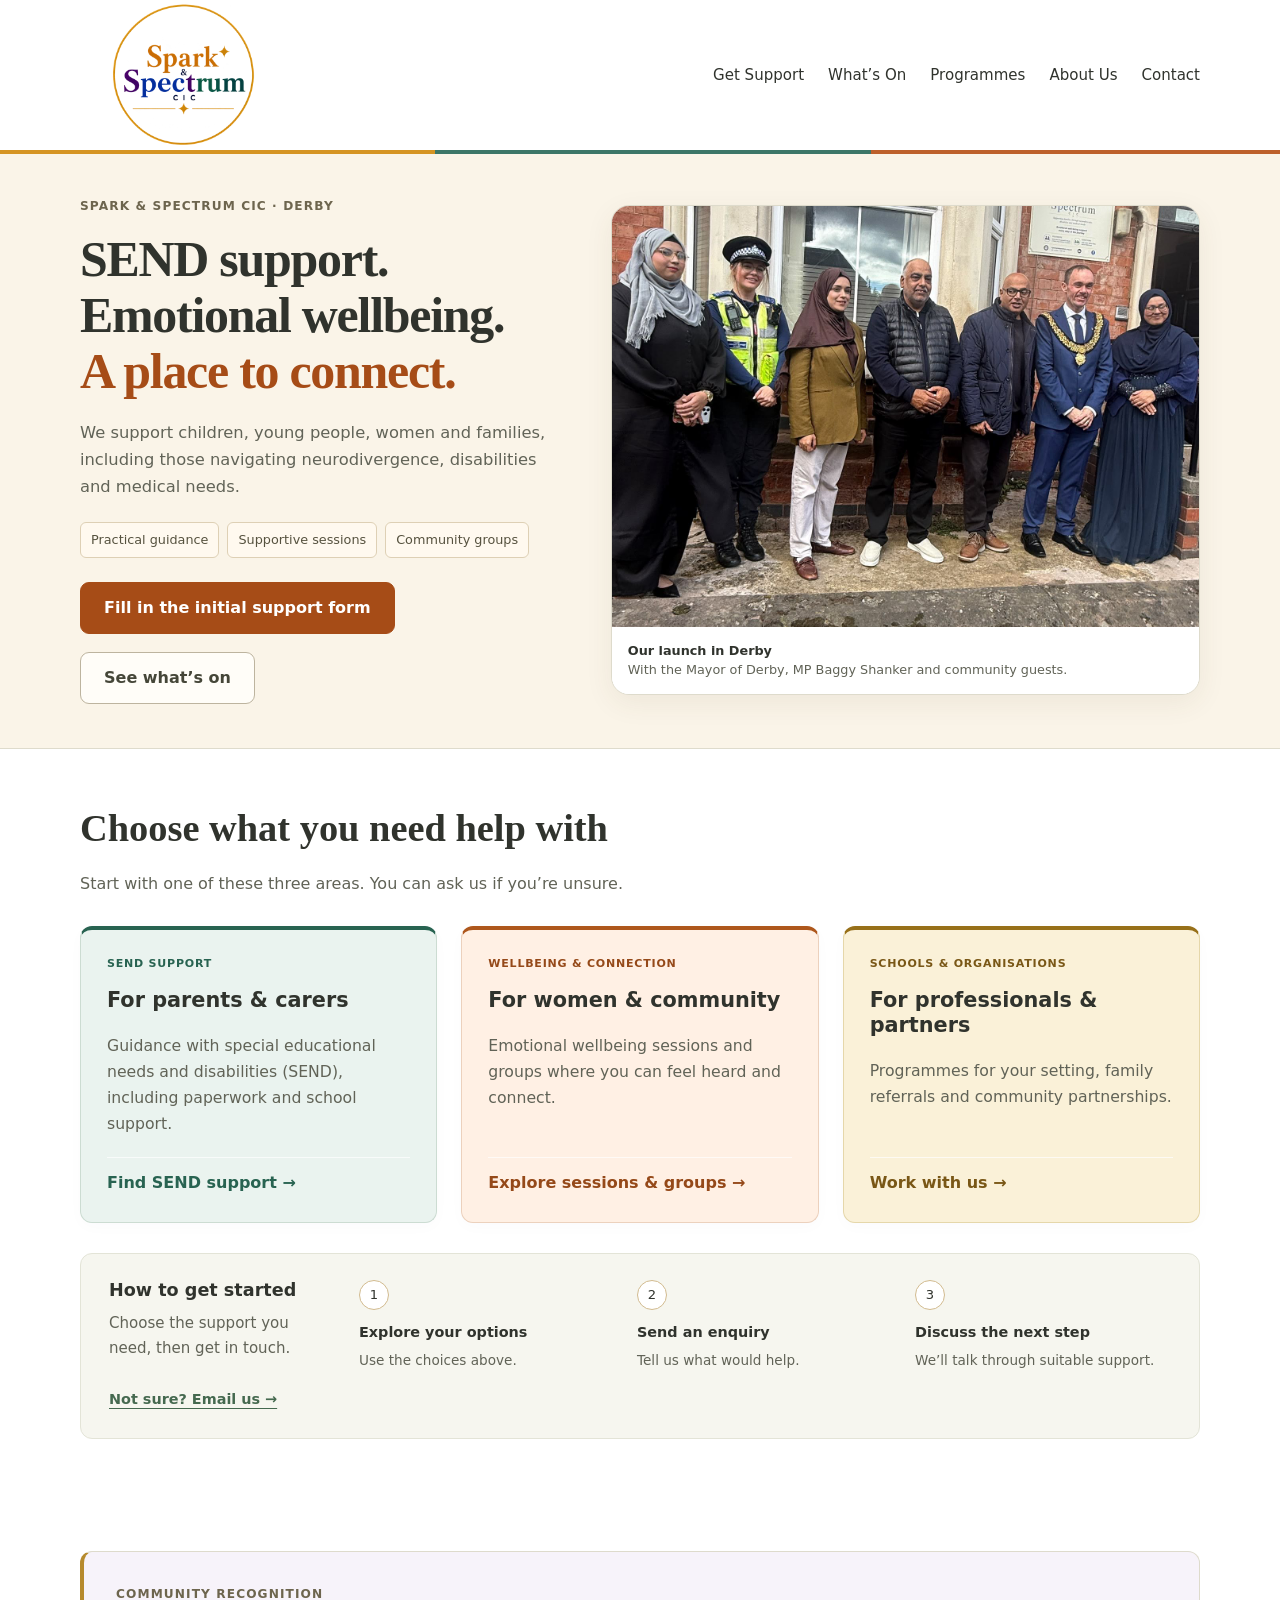
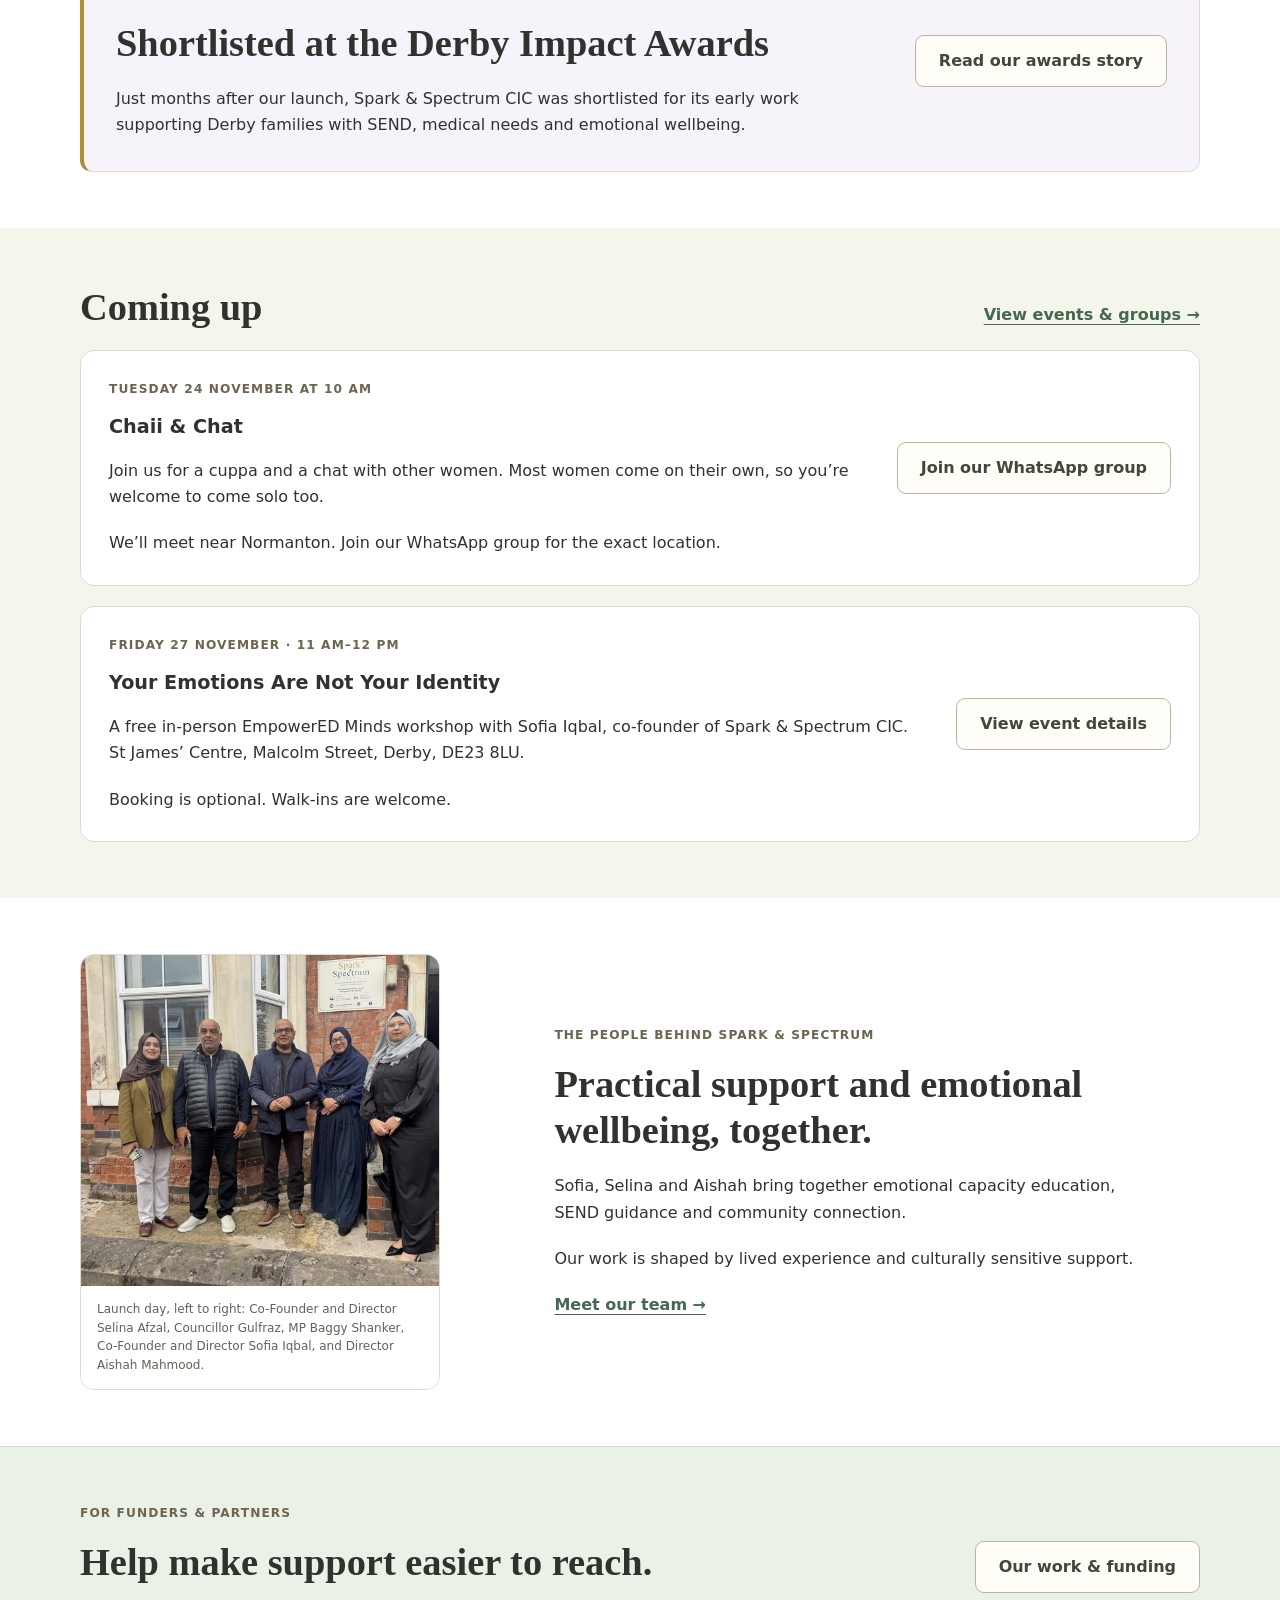
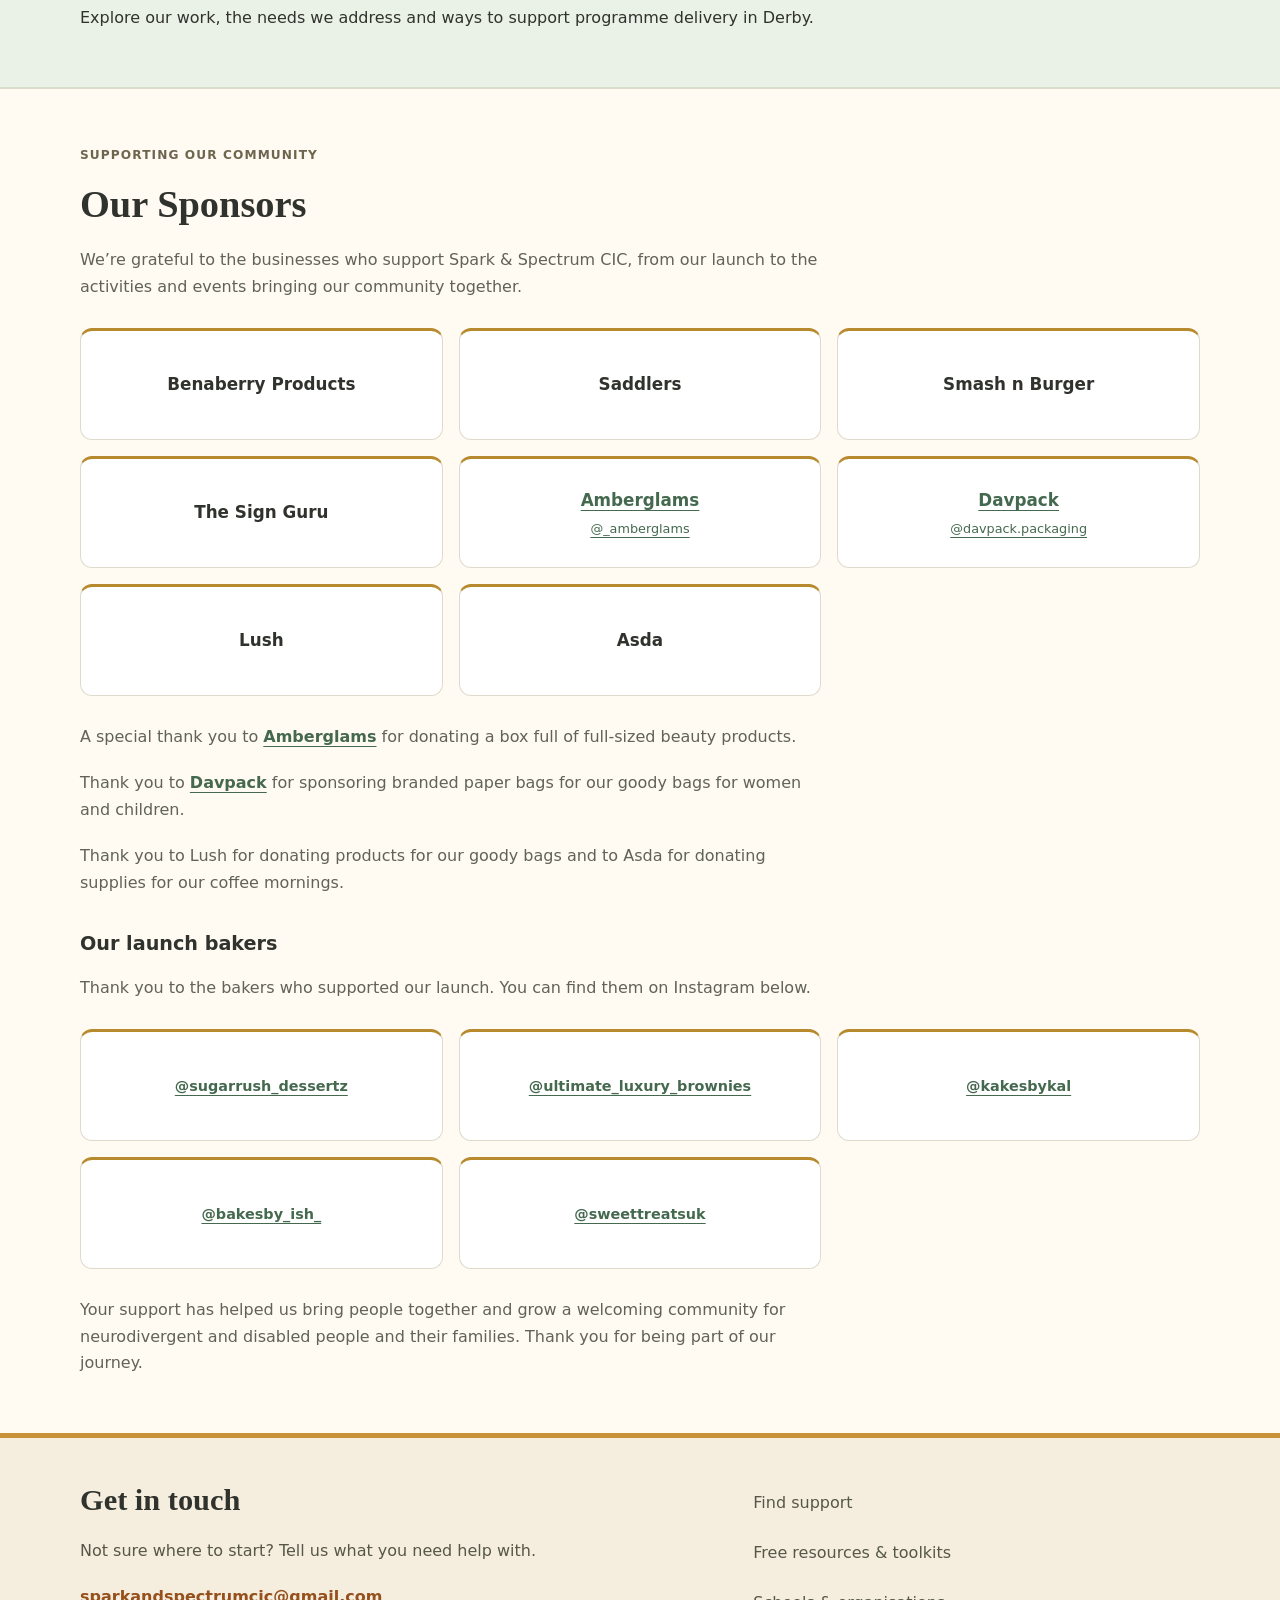
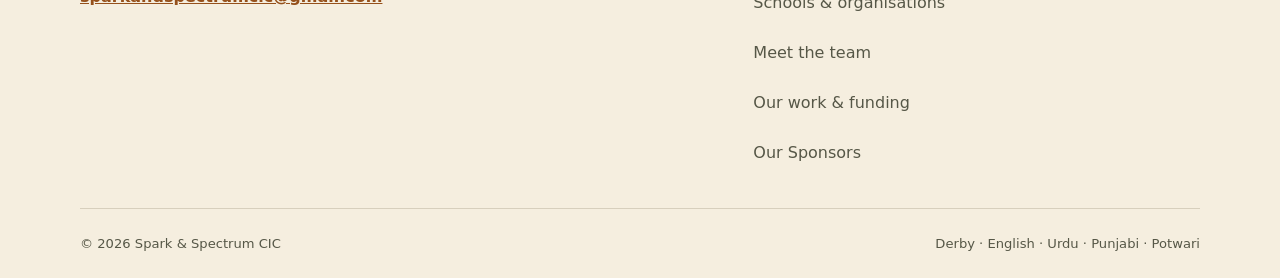
==== commit ea257091: "Thank Lush and Asda in homepage sponsors section" ====
--- a/index.html
+++ b/index.html
@@ -24,4 +24,4 @@
 <section class="section" id="latest-news" aria-labelledby="recognition-heading"><div class="container"><div class="recognition-card"><div><p class="eyebrow">COMMUNITY RECOGNITION</p><h2 id="recognition-heading">Shortlisted at the Derby Impact Awards</h2><p>Just months after our launch, Spark &amp; Spectrum CIC was shortlisted for its early work supporting Derby families with SEND, medical needs and emotional wellbeing.</p></div><a class="btn outline" href="derby-impact-awards.html">Read our awards story</a></div></div></section>
 <section class="section soft" id="upcoming-events"><div class="container"><div class="section-heading"><h2>Coming up</h2><a class="text-link" href="whats-on.html">View events &amp; groups →</a></div><article class="event-summary" id="chaii-chat" style="margin-bottom:20px"><div><p class="eyebrow">TUESDAY 24 NOVEMBER AT 10 AM</p><h3>Chaii &amp; Chat</h3><p>Join us for a cuppa and a chat with other women. Most women come on their own, so you’re welcome to come solo too.</p><p>We’ll meet near Normanton. Join our WhatsApp group for the exact location.</p></div><a class="btn outline" href="https://chat.whatsapp.com/DSdzcUEW4hsGKoFnq0sKgy">Join our WhatsApp group</a></article>
 <article class="event-summary"><div><p class="eyebrow">FRIDAY 27 NOVEMBER · 11 AM–12 PM</p><h3>Your Emotions Are Not Your Identity</h3><p>A free in-person EmpowerED Minds workshop with Sofia Iqbal, co-founder of Spark &amp; Spectrum CIC.<br>St James’ Centre, Malcolm Street, Derby, DE23 8LU.</p><p>Booking is optional. Walk-ins are welcome.</p></div><a class="btn outline" href="whats-on.html#st-james-workshop">View event details</a></article></div></section>
-<section class="section"><div class="container people-intro"><figure class="people-photo"><img src="images/launch-guests-cropped.svg" alt="Selina Afzal, Councillor Gulfraz, MP Baggy Shanker, Sofia Iqbal and Aishah Mahmood, from left to right" width="1135" height="1050" loading="lazy" decoding="async"><figcaption class="launch-caption">Launch day, left to right: Co-Founder and Director Selina Afzal, Councillor Gulfraz, MP Baggy Shanker, Co-Founder and Director Sofia Iqbal, and Director Aishah Mahmood.</figcaption></figure><div><p class="eyebrow">THE PEOPLE BEHIND SPARK &amp; SPECTRUM</p><h2>Practical support and emotional wellbeing, together.</h2><p>Sofia, Selina and Aishah bring together emotional capacity education, SEND guidance and community connection.</p><p>Our work is shaped by lived experience and culturally sensitive support.</p><a class="text-link" href="about.html#team">Meet our team →</a></div></div></section><section class="section funding-preview"><div class="container funding-preview-grid"><div><p class="eyebrow">FOR FUNDERS &amp; PARTNERS</p><h2>Help make support easier to reach.</h2><p>Explore our work, the needs we address and ways to support programme delivery in Derby.</p></div><a class="btn outline" href="our-work.html">Our work &amp; funding</a></div></section><section class="section sponsors-section" id="our-sponsors" aria-labelledby="sponsors-heading"><div class="container"><p class="eyebrow">SUPPORTING OUR COMMUNITY</p><h2 id="sponsors-heading">Our Sponsors</h2><p class="sponsors-intro">We’re grateful to the businesses who support Spark &amp; Spectrum CIC, from our launch to the activities and events bringing our community together.</p><ul class="sponsors-list"><li>Benaberry Products</li><li>Saddlers</li><li>Smash n Burger</li><li>The Sign Guru</li><li><a href="https://www.instagram.com/_amberglams/" aria-label="Amberglams on Instagram">Amberglams<span class="sponsor-handle">@_amberglams</span></a></li><li><a href="https://www.instagram.com/davpack.packaging/" aria-label="Davpack on Instagram">Davpack<span class="sponsor-handle">@davpack.packaging</span></a></li></ul><p class="sponsors-intro">A special thank you to <a class="text-link" href="https://www.instagram.com/_amberglams/">Amberglams</a> for donating a box full of full-sized beauty products.</p><p class="sponsors-intro">Thank you to <a class="text-link" href="https://www.instagram.com/davpack.packaging/">Davpack</a> for sponsoring branded paper bags for our goody bags for women and children.</p><h3 class="sponsors-subheading" id="launch-bakers-heading">Our launch bakers</h3><p class="sponsors-intro">Thank you to the bakers who supported our launch. You can find them on Instagram below.</p><ul class="sponsors-list bakers-list" aria-labelledby="launch-bakers-heading"><li><a href="https://www.instagram.com/sugarrush_dessertz/" aria-label="@sugarrush_dessertz on Instagram">@sugarrush_dessertz</a></li><li><a href="https://www.instagram.com/ultimate_luxury_brownies/" aria-label="@ultimate_luxury_brownies on Instagram">@ultimate_luxury_brownies</a></li><li><a href="https://www.instagram.com/kakesbykal/" aria-label="@kakesbykal on Instagram">@kakesbykal</a></li><li><a href="https://www.instagram.com/bakesby_ish_/" aria-label="@bakesby_ish_ on Instagram">@bakesby_ish_</a></li><li><a href="https://www.instagram.com/sweettreatsuk/" aria-label="@sweettreatsuk on Instagram">@sweettreatsuk</a></li></ul><p class="sponsors-thanks">Your support has helped us bring people together and grow a welcoming community for neurodivergent and disabled people and their families. Thank you for being part of our journey.</p></div></section></main><footer id="contact"><div class="container footer-grid"><div><h2>Get in touch</h2><p>Not sure where to start? Tell us what you need help with.</p><a class="email-link" href="mailto:sparkandspectrumcic@gmail.com">sparkandspectrumcic@gmail.com</a></div><div class="footer-links"><a href="get-support.html">Find support</a><a href="resources.html">Free resources &amp; toolkits</a><a href="programmes.html#professional-support">Schools &amp; organisations</a><a href="about.html">Meet the team</a><a href="our-work.html">Our work &amp; funding</a><a href="#our-sponsors">Our Sponsors</a></div></div><div class="container footer-bottom"><span>© 2026 Spark &amp; Spectrum CIC</span><span>Derby · English · Urdu · Punjabi · Potwari</span></div></footer><script src="site.js?v=simple-1" defer></script></body></html>+<section class="section"><div class="container people-intro"><figure class="people-photo"><img src="images/launch-guests-cropped.svg" alt="Selina Afzal, Councillor Gulfraz, MP Baggy Shanker, Sofia Iqbal and Aishah Mahmood, from left to right" width="1135" height="1050" loading="lazy" decoding="async"><figcaption class="launch-caption">Launch day, left to right: Co-Founder and Director Selina Afzal, Councillor Gulfraz, MP Baggy Shanker, Co-Founder and Director Sofia Iqbal, and Director Aishah Mahmood.</figcaption></figure><div><p class="eyebrow">THE PEOPLE BEHIND SPARK &amp; SPECTRUM</p><h2>Practical support and emotional wellbeing, together.</h2><p>Sofia, Selina and Aishah bring together emotional capacity education, SEND guidance and community connection.</p><p>Our work is shaped by lived experience and culturally sensitive support.</p><a class="text-link" href="about.html#team">Meet our team →</a></div></div></section><section class="section funding-preview"><div class="container funding-preview-grid"><div><p class="eyebrow">FOR FUNDERS &amp; PARTNERS</p><h2>Help make support easier to reach.</h2><p>Explore our work, the needs we address and ways to support programme delivery in Derby.</p></div><a class="btn outline" href="our-work.html">Our work &amp; funding</a></div></section><section class="section sponsors-section" id="our-sponsors" aria-labelledby="sponsors-heading"><div class="container"><p class="eyebrow">SUPPORTING OUR COMMUNITY</p><h2 id="sponsors-heading">Our Sponsors</h2><p class="sponsors-intro">We’re grateful to the businesses who support Spark &amp; Spectrum CIC, from our launch to the activities and events bringing our community together.</p><ul class="sponsors-list"><li>Benaberry Products</li><li>Saddlers</li><li>Smash n Burger</li><li>The Sign Guru</li><li><a href="https://www.instagram.com/_amberglams/" aria-label="Amberglams on Instagram">Amberglams<span class="sponsor-handle">@_amberglams</span></a></li><li><a href="https://www.instagram.com/davpack.packaging/" aria-label="Davpack on Instagram">Davpack<span class="sponsor-handle">@davpack.packaging</span></a></li><li>Lush</li><li>Asda</li></ul><p class="sponsors-intro">A special thank you to <a class="text-link" href="https://www.instagram.com/_amberglams/">Amberglams</a> for donating a box full of full-sized beauty products.</p><p class="sponsors-intro">Thank you to <a class="text-link" href="https://www.instagram.com/davpack.packaging/">Davpack</a> for sponsoring branded paper bags for our goody bags for women and children.</p><p class="sponsors-intro">Thank you to Lush for donating products for our goody bags and to Asda for donating supplies for our coffee mornings.</p><h3 class="sponsors-subheading" id="launch-bakers-heading">Our launch bakers</h3><p class="sponsors-intro">Thank you to the bakers who supported our launch. You can find them on Instagram below.</p><ul class="sponsors-list bakers-list" aria-labelledby="launch-bakers-heading"><li><a href="https://www.instagram.com/sugarrush_dessertz/" aria-label="@sugarrush_dessertz on Instagram">@sugarrush_dessertz</a></li><li><a href="https://www.instagram.com/ultimate_luxury_brownies/" aria-label="@ultimate_luxury_brownies on Instagram">@ultimate_luxury_brownies</a></li><li><a href="https://www.instagram.com/kakesbykal/" aria-label="@kakesbykal on Instagram">@kakesbykal</a></li><li><a href="https://www.instagram.com/bakesby_ish_/" aria-label="@bakesby_ish_ on Instagram">@bakesby_ish_</a></li><li><a href="https://www.instagram.com/sweettreatsuk/" aria-label="@sweettreatsuk on Instagram">@sweettreatsuk</a></li></ul><p class="sponsors-thanks">Your support has helped us bring people together and grow a welcoming community for neurodivergent and disabled people and their families. Thank you for being part of our journey.</p></div></section></main><footer id="contact"><div class="container footer-grid"><div><h2>Get in touch</h2><p>Not sure where to start? Tell us what you need help with.</p><a class="email-link" href="mailto:sparkandspectrumcic@gmail.com">sparkandspectrumcic@gmail.com</a></div><div class="footer-links"><a href="get-support.html">Find support</a><a href="resources.html">Free resources &amp; toolkits</a><a href="programmes.html#professional-support">Schools &amp; organisations</a><a href="about.html">Meet the team</a><a href="our-work.html">Our work &amp; funding</a><a href="#our-sponsors">Our Sponsors</a></div></div><div class="container footer-bottom"><span>© 2026 Spark &amp; Spectrum CIC</span><span>Derby · English · Urdu · Punjabi · Potwari</span></div></footer><script src="site.js?v=simple-1" defer></script></body></html>
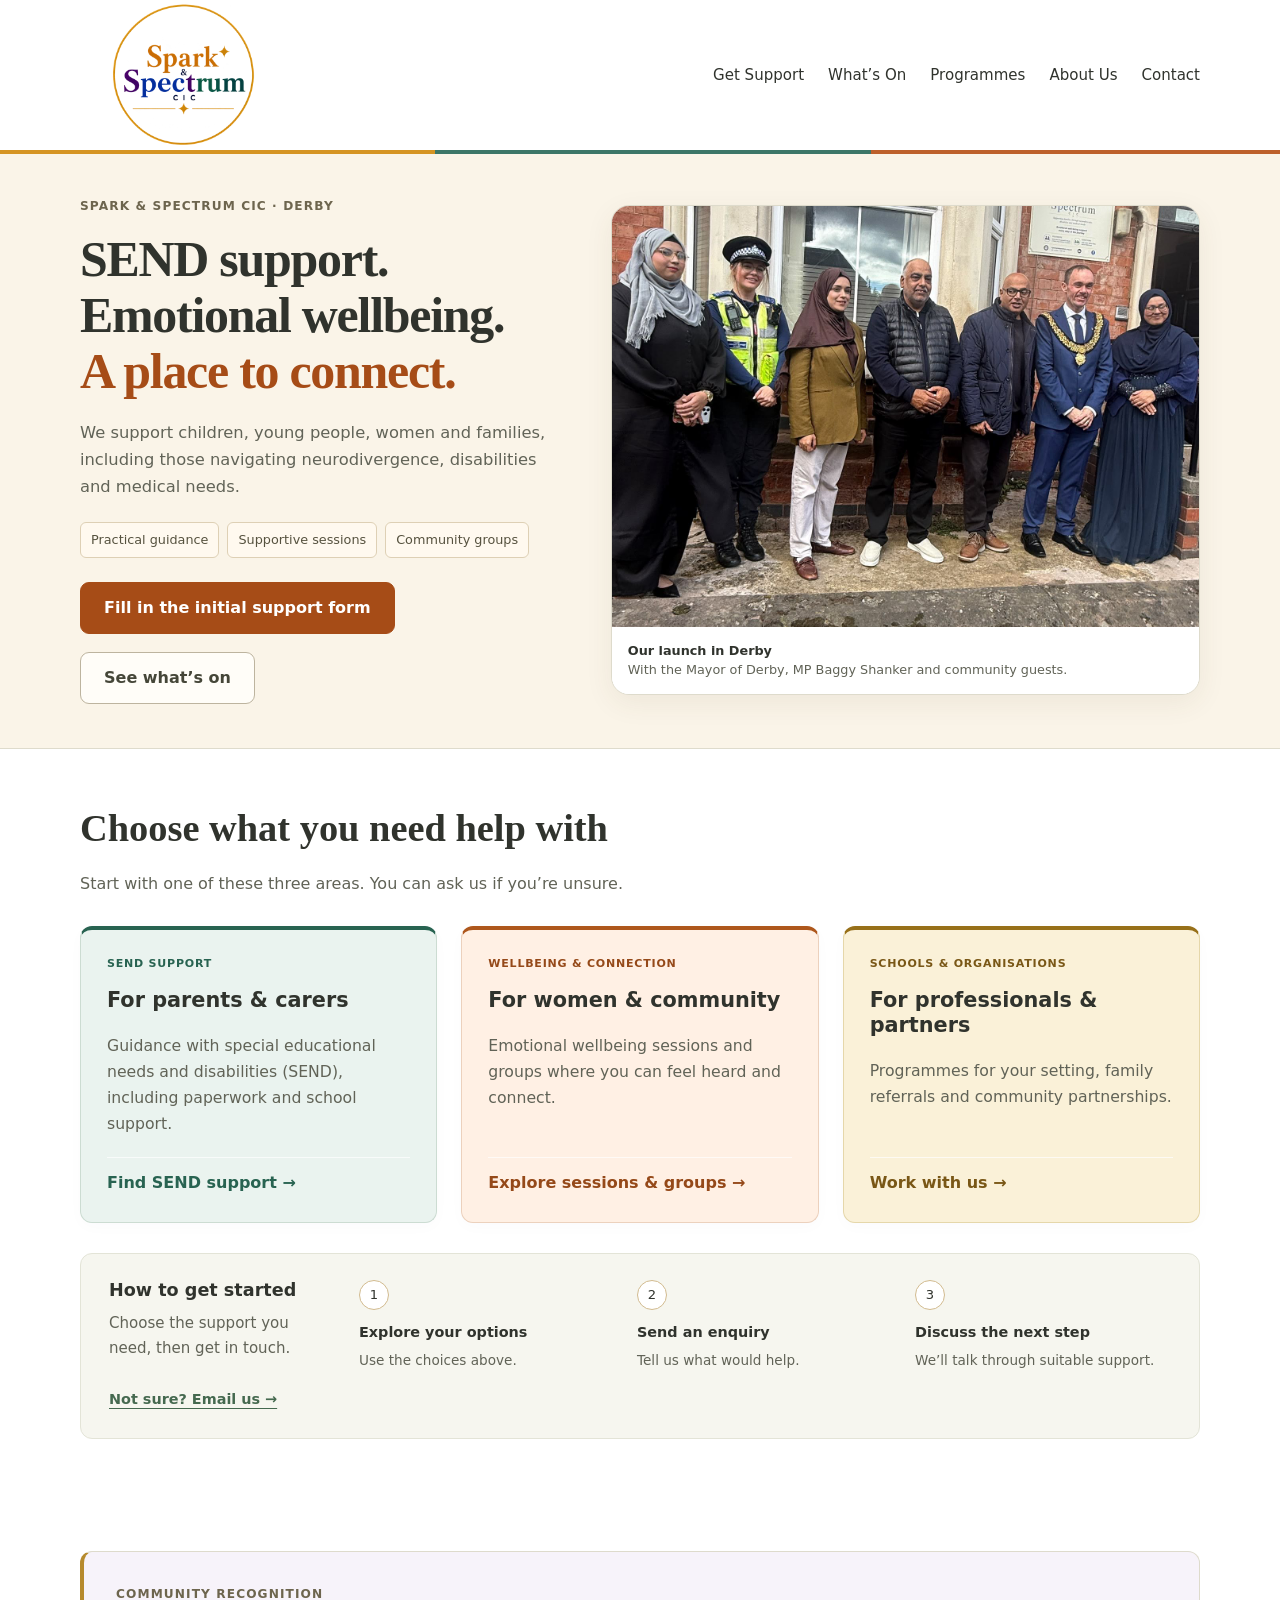
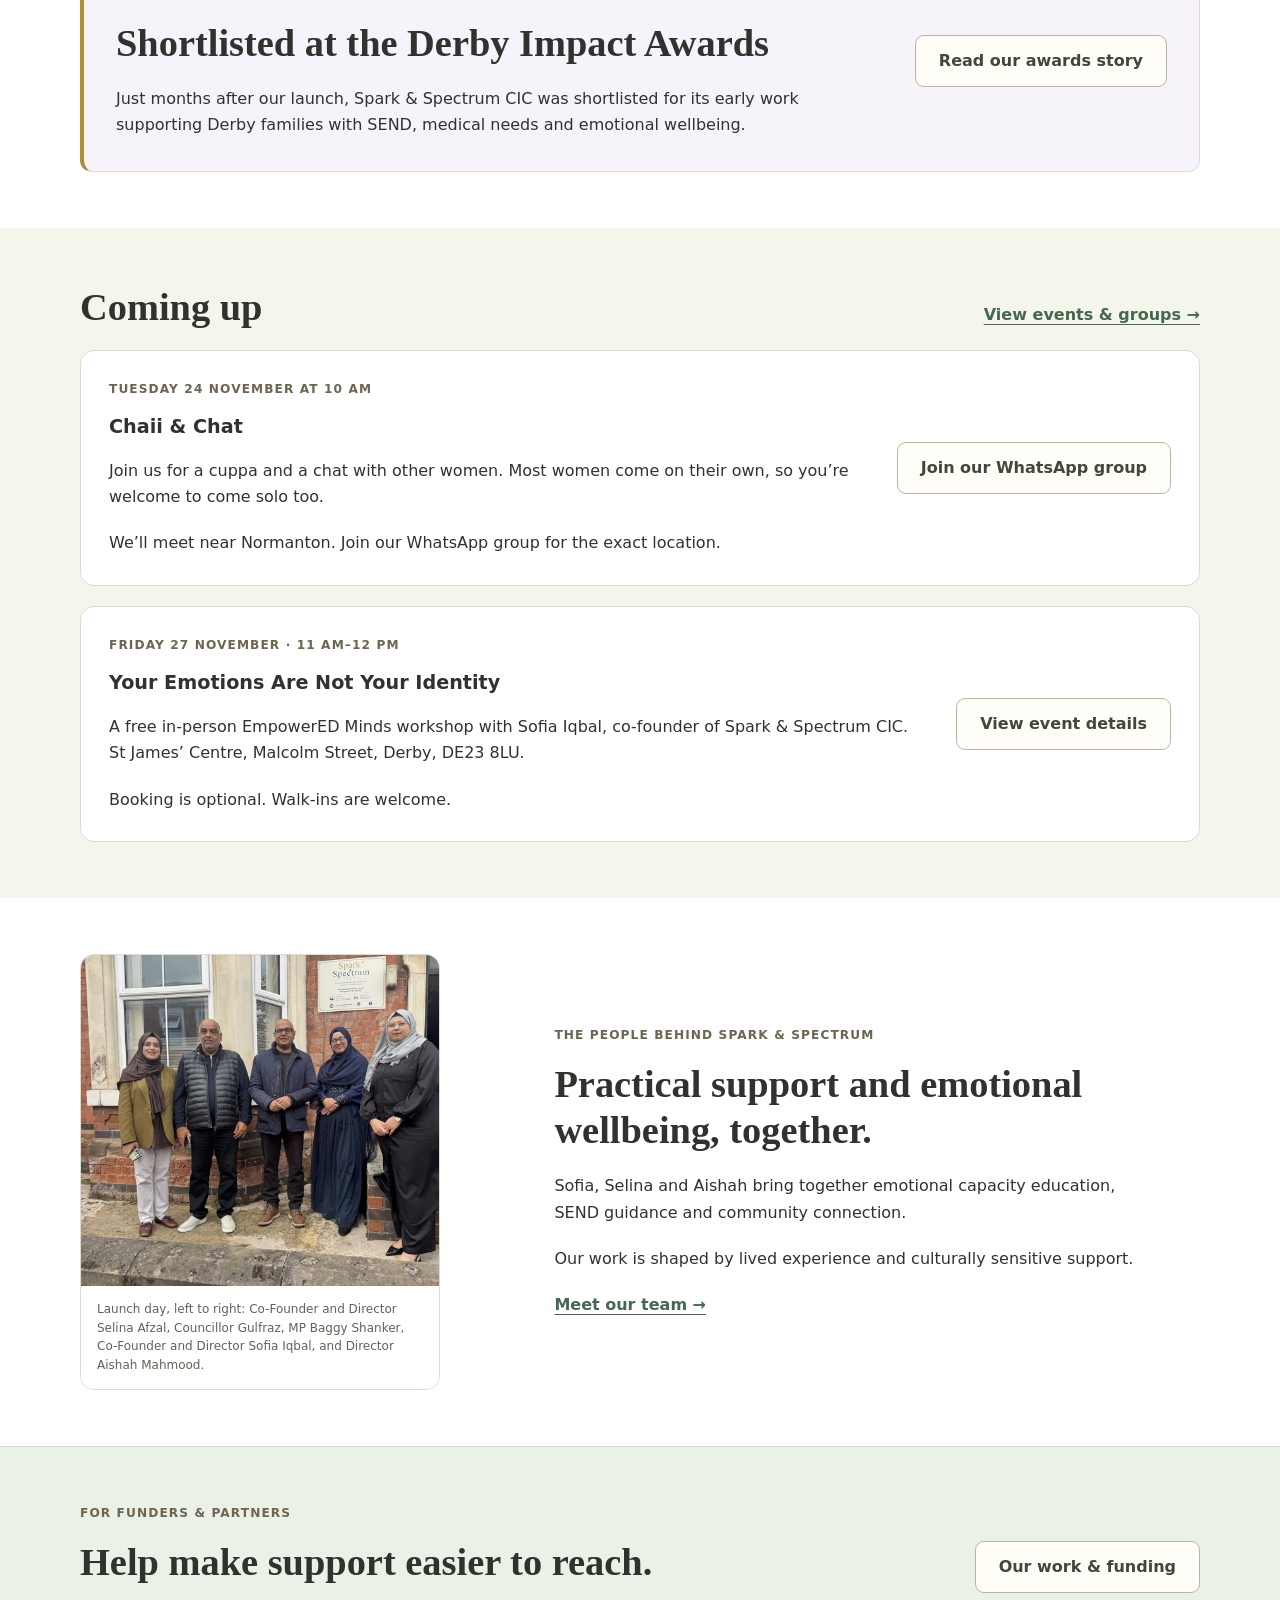
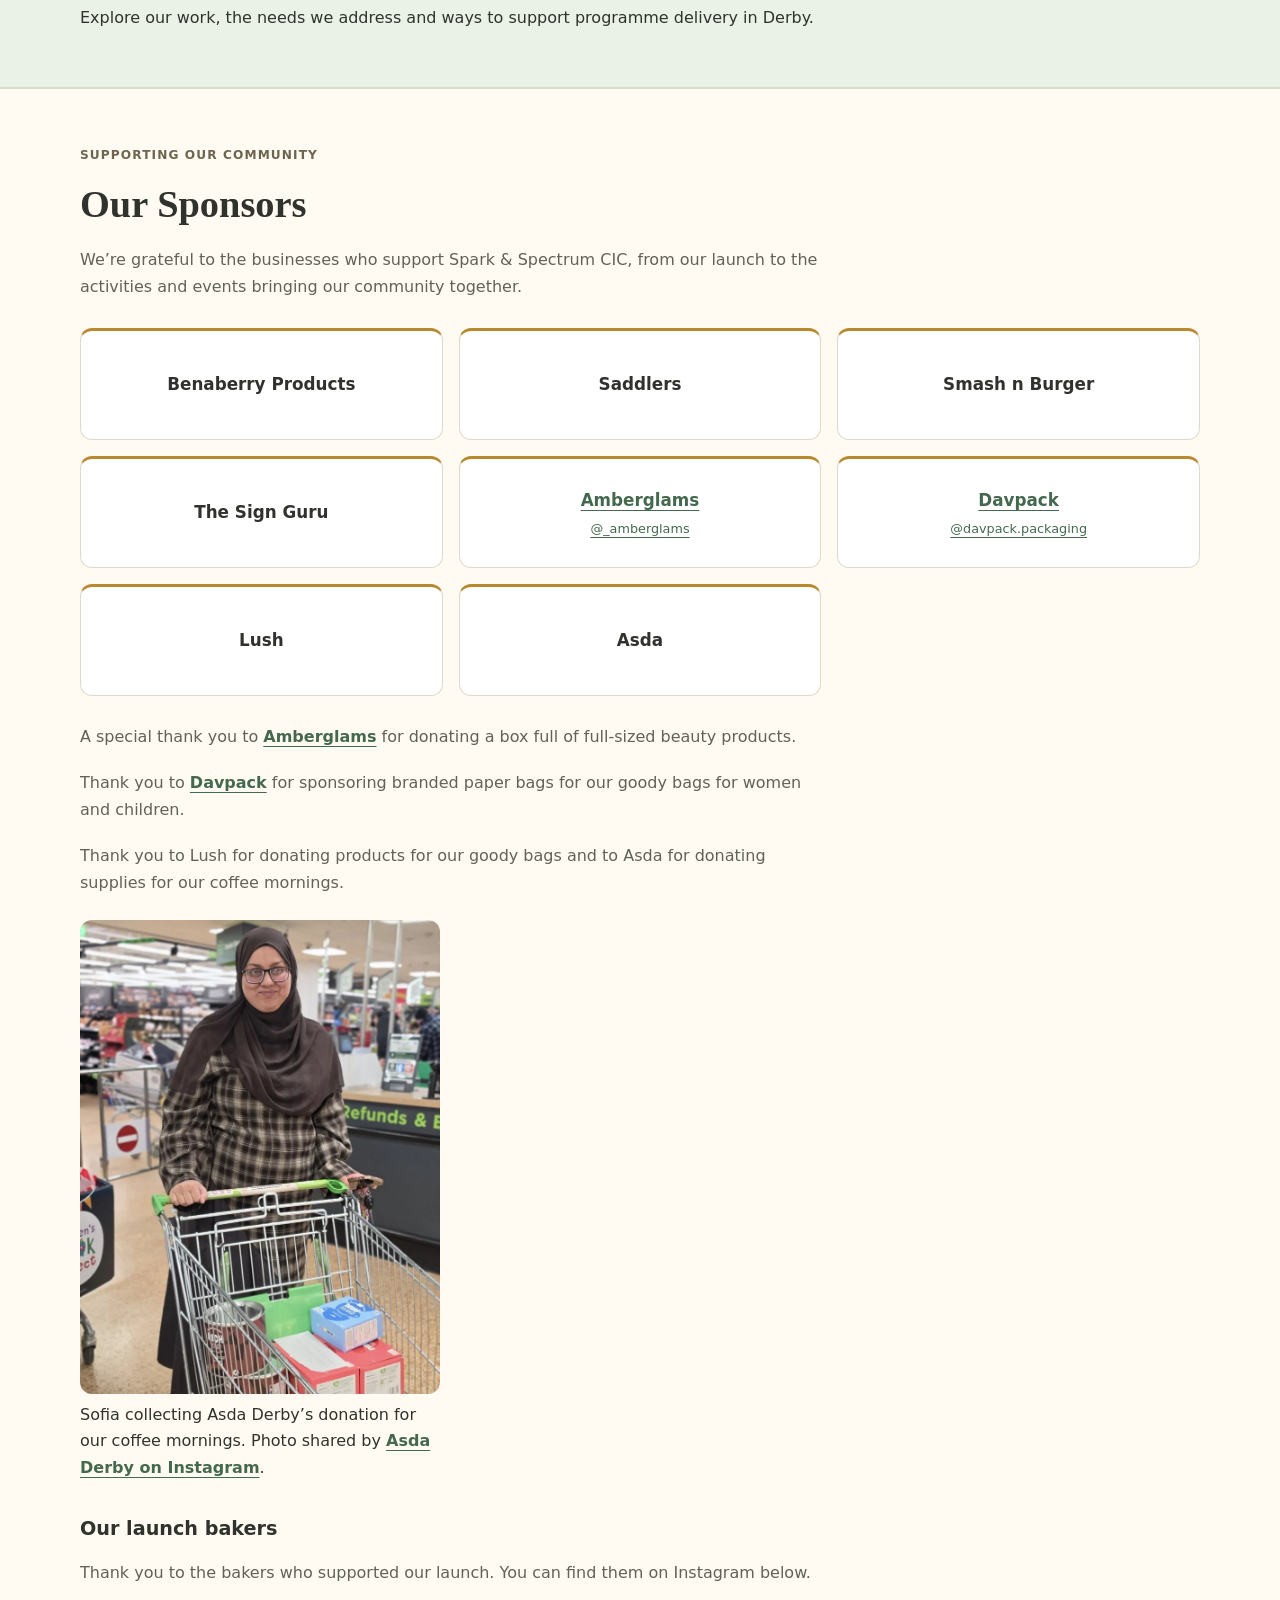
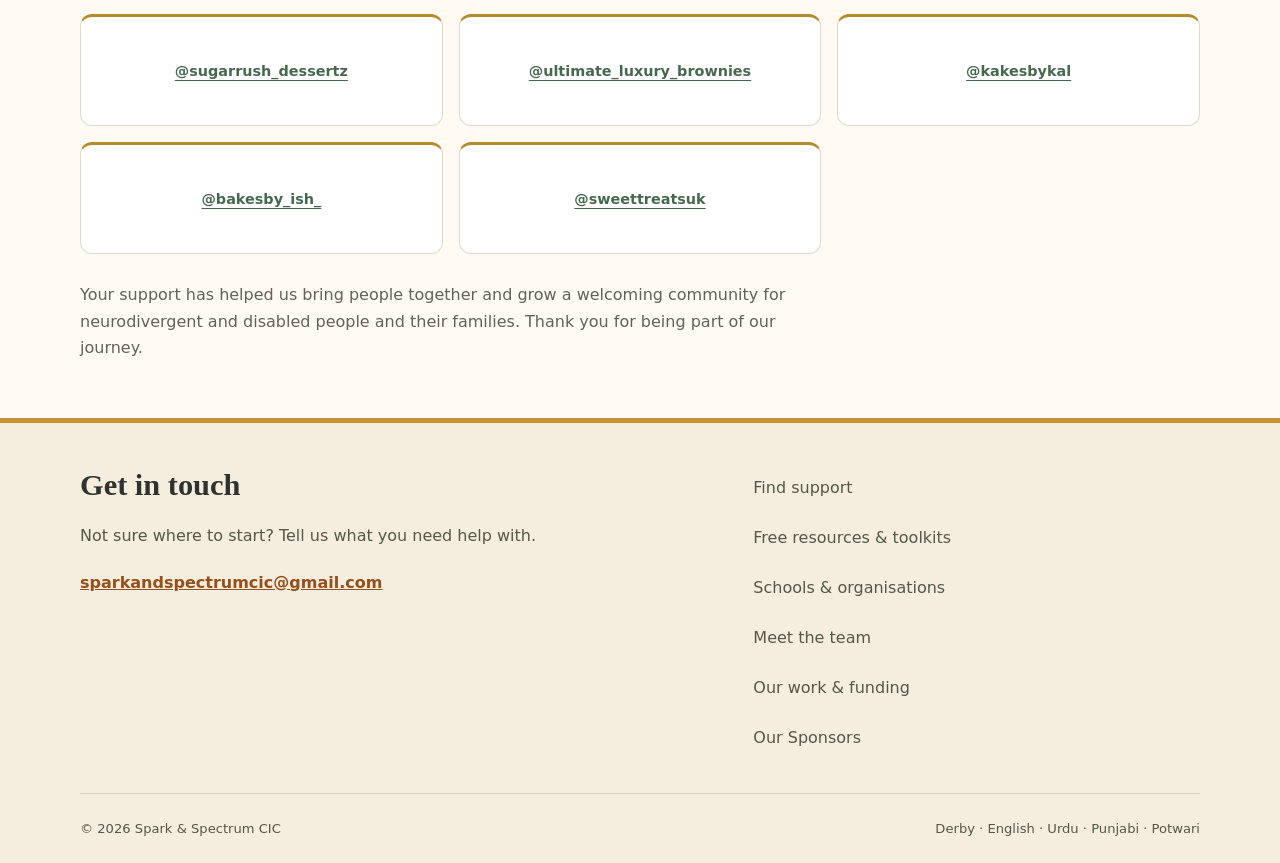
==== commit 656fcaf3: "Show Asda Derby donation photo in sponsors section" ====
--- a/index.html
+++ b/index.html
@@ -24,4 +24,4 @@
 <section class="section" id="latest-news" aria-labelledby="recognition-heading"><div class="container"><div class="recognition-card"><div><p class="eyebrow">COMMUNITY RECOGNITION</p><h2 id="recognition-heading">Shortlisted at the Derby Impact Awards</h2><p>Just months after our launch, Spark &amp; Spectrum CIC was shortlisted for its early work supporting Derby families with SEND, medical needs and emotional wellbeing.</p></div><a class="btn outline" href="derby-impact-awards.html">Read our awards story</a></div></div></section>
 <section class="section soft" id="upcoming-events"><div class="container"><div class="section-heading"><h2>Coming up</h2><a class="text-link" href="whats-on.html">View events &amp; groups →</a></div><article class="event-summary" id="chaii-chat" style="margin-bottom:20px"><div><p class="eyebrow">TUESDAY 24 NOVEMBER AT 10 AM</p><h3>Chaii &amp; Chat</h3><p>Join us for a cuppa and a chat with other women. Most women come on their own, so you’re welcome to come solo too.</p><p>We’ll meet near Normanton. Join our WhatsApp group for the exact location.</p></div><a class="btn outline" href="https://chat.whatsapp.com/DSdzcUEW4hsGKoFnq0sKgy">Join our WhatsApp group</a></article>
 <article class="event-summary"><div><p class="eyebrow">FRIDAY 27 NOVEMBER · 11 AM–12 PM</p><h3>Your Emotions Are Not Your Identity</h3><p>A free in-person EmpowerED Minds workshop with Sofia Iqbal, co-founder of Spark &amp; Spectrum CIC.<br>St James’ Centre, Malcolm Street, Derby, DE23 8LU.</p><p>Booking is optional. Walk-ins are welcome.</p></div><a class="btn outline" href="whats-on.html#st-james-workshop">View event details</a></article></div></section>
-<section class="section"><div class="container people-intro"><figure class="people-photo"><img src="images/launch-guests-cropped.svg" alt="Selina Afzal, Councillor Gulfraz, MP Baggy Shanker, Sofia Iqbal and Aishah Mahmood, from left to right" width="1135" height="1050" loading="lazy" decoding="async"><figcaption class="launch-caption">Launch day, left to right: Co-Founder and Director Selina Afzal, Councillor Gulfraz, MP Baggy Shanker, Co-Founder and Director Sofia Iqbal, and Director Aishah Mahmood.</figcaption></figure><div><p class="eyebrow">THE PEOPLE BEHIND SPARK &amp; SPECTRUM</p><h2>Practical support and emotional wellbeing, together.</h2><p>Sofia, Selina and Aishah bring together emotional capacity education, SEND guidance and community connection.</p><p>Our work is shaped by lived experience and culturally sensitive support.</p><a class="text-link" href="about.html#team">Meet our team →</a></div></div></section><section class="section funding-preview"><div class="container funding-preview-grid"><div><p class="eyebrow">FOR FUNDERS &amp; PARTNERS</p><h2>Help make support easier to reach.</h2><p>Explore our work, the needs we address and ways to support programme delivery in Derby.</p></div><a class="btn outline" href="our-work.html">Our work &amp; funding</a></div></section><section class="section sponsors-section" id="our-sponsors" aria-labelledby="sponsors-heading"><div class="container"><p class="eyebrow">SUPPORTING OUR COMMUNITY</p><h2 id="sponsors-heading">Our Sponsors</h2><p class="sponsors-intro">We’re grateful to the businesses who support Spark &amp; Spectrum CIC, from our launch to the activities and events bringing our community together.</p><ul class="sponsors-list"><li>Benaberry Products</li><li>Saddlers</li><li>Smash n Burger</li><li>The Sign Guru</li><li><a href="https://www.instagram.com/_amberglams/" aria-label="Amberglams on Instagram">Amberglams<span class="sponsor-handle">@_amberglams</span></a></li><li><a href="https://www.instagram.com/davpack.packaging/" aria-label="Davpack on Instagram">Davpack<span class="sponsor-handle">@davpack.packaging</span></a></li><li>Lush</li><li>Asda</li></ul><p class="sponsors-intro">A special thank you to <a class="text-link" href="https://www.instagram.com/_amberglams/">Amberglams</a> for donating a box full of full-sized beauty products.</p><p class="sponsors-intro">Thank you to <a class="text-link" href="https://www.instagram.com/davpack.packaging/">Davpack</a> for sponsoring branded paper bags for our goody bags for women and children.</p><p class="sponsors-intro">Thank you to Lush for donating products for our goody bags and to Asda for donating supplies for our coffee mornings.</p><h3 class="sponsors-subheading" id="launch-bakers-heading">Our launch bakers</h3><p class="sponsors-intro">Thank you to the bakers who supported our launch. You can find them on Instagram below.</p><ul class="sponsors-list bakers-list" aria-labelledby="launch-bakers-heading"><li><a href="https://www.instagram.com/sugarrush_dessertz/" aria-label="@sugarrush_dessertz on Instagram">@sugarrush_dessertz</a></li><li><a href="https://www.instagram.com/ultimate_luxury_brownies/" aria-label="@ultimate_luxury_brownies on Instagram">@ultimate_luxury_brownies</a></li><li><a href="https://www.instagram.com/kakesbykal/" aria-label="@kakesbykal on Instagram">@kakesbykal</a></li><li><a href="https://www.instagram.com/bakesby_ish_/" aria-label="@bakesby_ish_ on Instagram">@bakesby_ish_</a></li><li><a href="https://www.instagram.com/sweettreatsuk/" aria-label="@sweettreatsuk on Instagram">@sweettreatsuk</a></li></ul><p class="sponsors-thanks">Your support has helped us bring people together and grow a welcoming community for neurodivergent and disabled people and their families. Thank you for being part of our journey.</p></div></section></main><footer id="contact"><div class="container footer-grid"><div><h2>Get in touch</h2><p>Not sure where to start? Tell us what you need help with.</p><a class="email-link" href="mailto:sparkandspectrumcic@gmail.com">sparkandspectrumcic@gmail.com</a></div><div class="footer-links"><a href="get-support.html">Find support</a><a href="resources.html">Free resources &amp; toolkits</a><a href="programmes.html#professional-support">Schools &amp; organisations</a><a href="about.html">Meet the team</a><a href="our-work.html">Our work &amp; funding</a><a href="#our-sponsors">Our Sponsors</a></div></div><div class="container footer-bottom"><span>© 2026 Spark &amp; Spectrum CIC</span><span>Derby · English · Urdu · Punjabi · Potwari</span></div></footer><script src="site.js?v=simple-1" defer></script></body></html>+<section class="section"><div class="container people-intro"><figure class="people-photo"><img src="images/launch-guests-cropped.svg" alt="Selina Afzal, Councillor Gulfraz, MP Baggy Shanker, Sofia Iqbal and Aishah Mahmood, from left to right" width="1135" height="1050" loading="lazy" decoding="async"><figcaption class="launch-caption">Launch day, left to right: Co-Founder and Director Selina Afzal, Councillor Gulfraz, MP Baggy Shanker, Co-Founder and Director Sofia Iqbal, and Director Aishah Mahmood.</figcaption></figure><div><p class="eyebrow">THE PEOPLE BEHIND SPARK &amp; SPECTRUM</p><h2>Practical support and emotional wellbeing, together.</h2><p>Sofia, Selina and Aishah bring together emotional capacity education, SEND guidance and community connection.</p><p>Our work is shaped by lived experience and culturally sensitive support.</p><a class="text-link" href="about.html#team">Meet our team →</a></div></div></section><section class="section funding-preview"><div class="container funding-preview-grid"><div><p class="eyebrow">FOR FUNDERS &amp; PARTNERS</p><h2>Help make support easier to reach.</h2><p>Explore our work, the needs we address and ways to support programme delivery in Derby.</p></div><a class="btn outline" href="our-work.html">Our work &amp; funding</a></div></section><section class="section sponsors-section" id="our-sponsors" aria-labelledby="sponsors-heading"><div class="container"><p class="eyebrow">SUPPORTING OUR COMMUNITY</p><h2 id="sponsors-heading">Our Sponsors</h2><p class="sponsors-intro">We’re grateful to the businesses who support Spark &amp; Spectrum CIC, from our launch to the activities and events bringing our community together.</p><ul class="sponsors-list"><li>Benaberry Products</li><li>Saddlers</li><li>Smash n Burger</li><li>The Sign Guru</li><li><a href="https://www.instagram.com/_amberglams/" aria-label="Amberglams on Instagram">Amberglams<span class="sponsor-handle">@_amberglams</span></a></li><li><a href="https://www.instagram.com/davpack.packaging/" aria-label="Davpack on Instagram">Davpack<span class="sponsor-handle">@davpack.packaging</span></a></li><li>Lush</li><li>Asda</li></ul><p class="sponsors-intro">A special thank you to <a class="text-link" href="https://www.instagram.com/_amberglams/">Amberglams</a> for donating a box full of full-sized beauty products.</p><p class="sponsors-intro">Thank you to <a class="text-link" href="https://www.instagram.com/davpack.packaging/">Davpack</a> for sponsoring branded paper bags for our goody bags for women and children.</p><p class="sponsors-intro">Thank you to Lush for donating products for our goody bags and to Asda for donating supplies for our coffee mornings.</p><figure style="max-width: 360px; margin: 1.5rem 0;"><img src="images/asda-derby-coffee-morning-donation.webp" alt="Sofia Iqbal at Asda Derby with a trolley of donated refreshments" width="800" height="1053" loading="lazy" decoding="async" style="display: block; width: 100%; height: auto; border-radius: 12px;"><figcaption style="margin-top: .5rem;">Sofia collecting Asda Derby’s donation for our coffee mornings. Photo shared by <a class="text-link" href="https://www.instagram.com/asda.derby/">Asda Derby on Instagram</a>.</figcaption></figure><h3 class="sponsors-subheading" id="launch-bakers-heading">Our launch bakers</h3><p class="sponsors-intro">Thank you to the bakers who supported our launch. You can find them on Instagram below.</p><ul class="sponsors-list bakers-list" aria-labelledby="launch-bakers-heading"><li><a href="https://www.instagram.com/sugarrush_dessertz/" aria-label="@sugarrush_dessertz on Instagram">@sugarrush_dessertz</a></li><li><a href="https://www.instagram.com/ultimate_luxury_brownies/" aria-label="@ultimate_luxury_brownies on Instagram">@ultimate_luxury_brownies</a></li><li><a href="https://www.instagram.com/kakesbykal/" aria-label="@kakesbykal on Instagram">@kakesbykal</a></li><li><a href="https://www.instagram.com/bakesby_ish_/" aria-label="@bakesby_ish_ on Instagram">@bakesby_ish_</a></li><li><a href="https://www.instagram.com/sweettreatsuk/" aria-label="@sweettreatsuk on Instagram">@sweettreatsuk</a></li></ul><p class="sponsors-thanks">Your support has helped us bring people together and grow a welcoming community for neurodivergent and disabled people and their families. Thank you for being part of our journey.</p></div></section></main><footer id="contact"><div class="container footer-grid"><div><h2>Get in touch</h2><p>Not sure where to start? Tell us what you need help with.</p><a class="email-link" href="mailto:sparkandspectrumcic@gmail.com">sparkandspectrumcic@gmail.com</a></div><div class="footer-links"><a href="get-support.html">Find support</a><a href="resources.html">Free resources &amp; toolkits</a><a href="programmes.html#professional-support">Schools &amp; organisations</a><a href="about.html">Meet the team</a><a href="our-work.html">Our work &amp; funding</a><a href="#our-sponsors">Our Sponsors</a></div></div><div class="container footer-bottom"><span>© 2026 Spark &amp; Spectrum CIC</span><span>Derby · English · Urdu · Punjabi · Potwari</span></div></footer><script src="site.js?v=simple-1" defer></script></body></html>
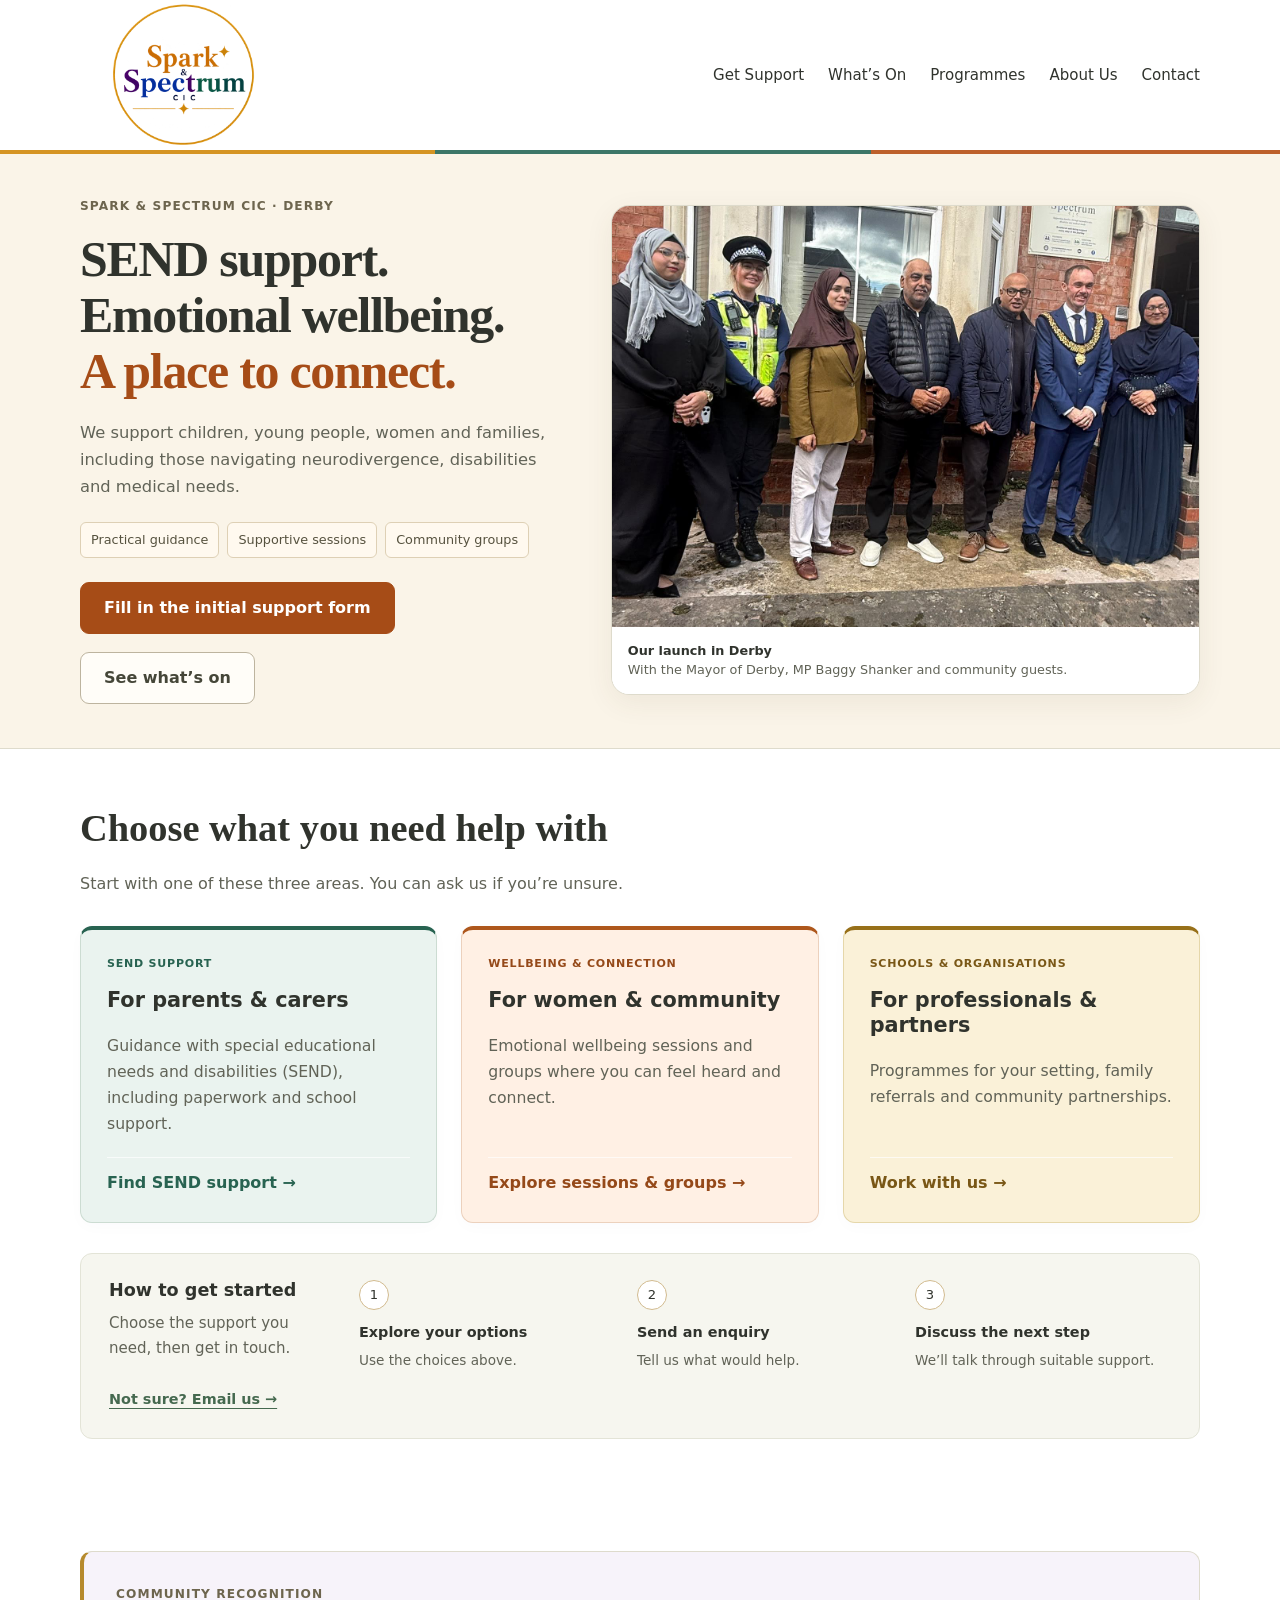
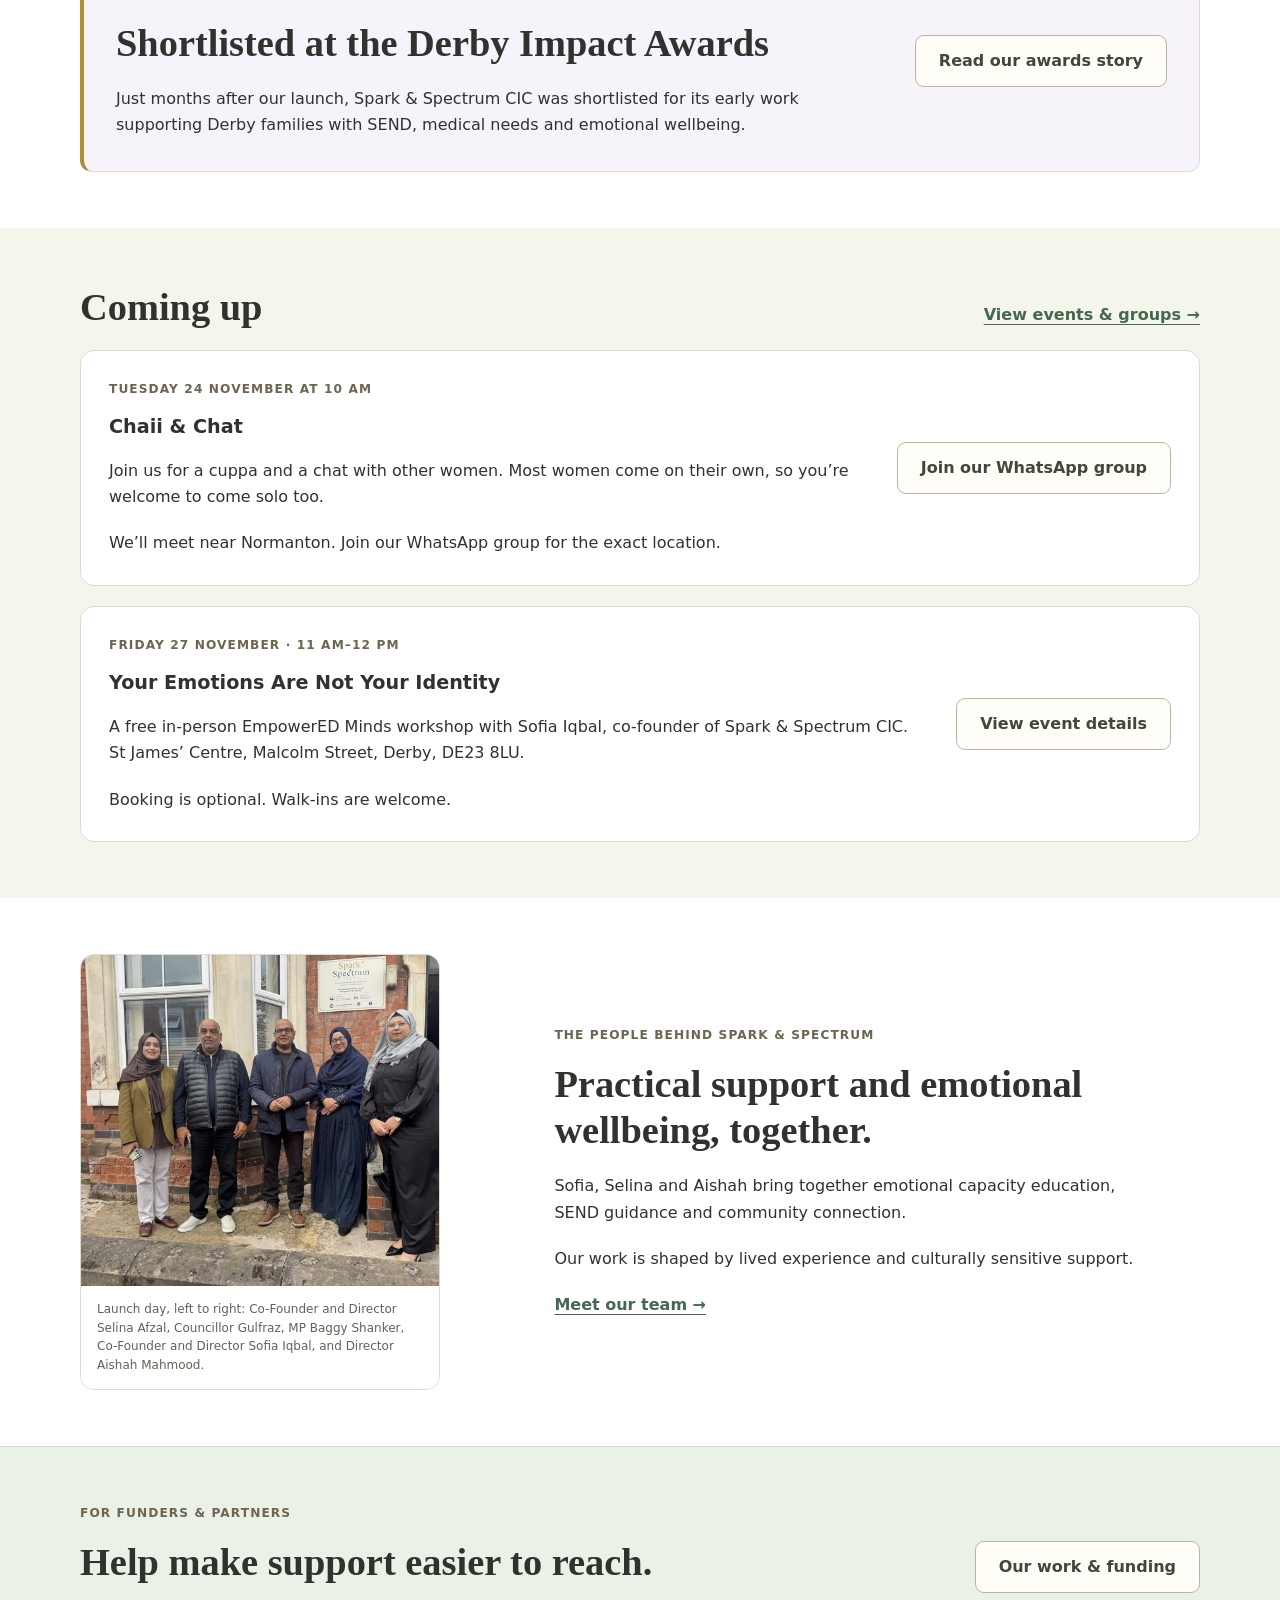
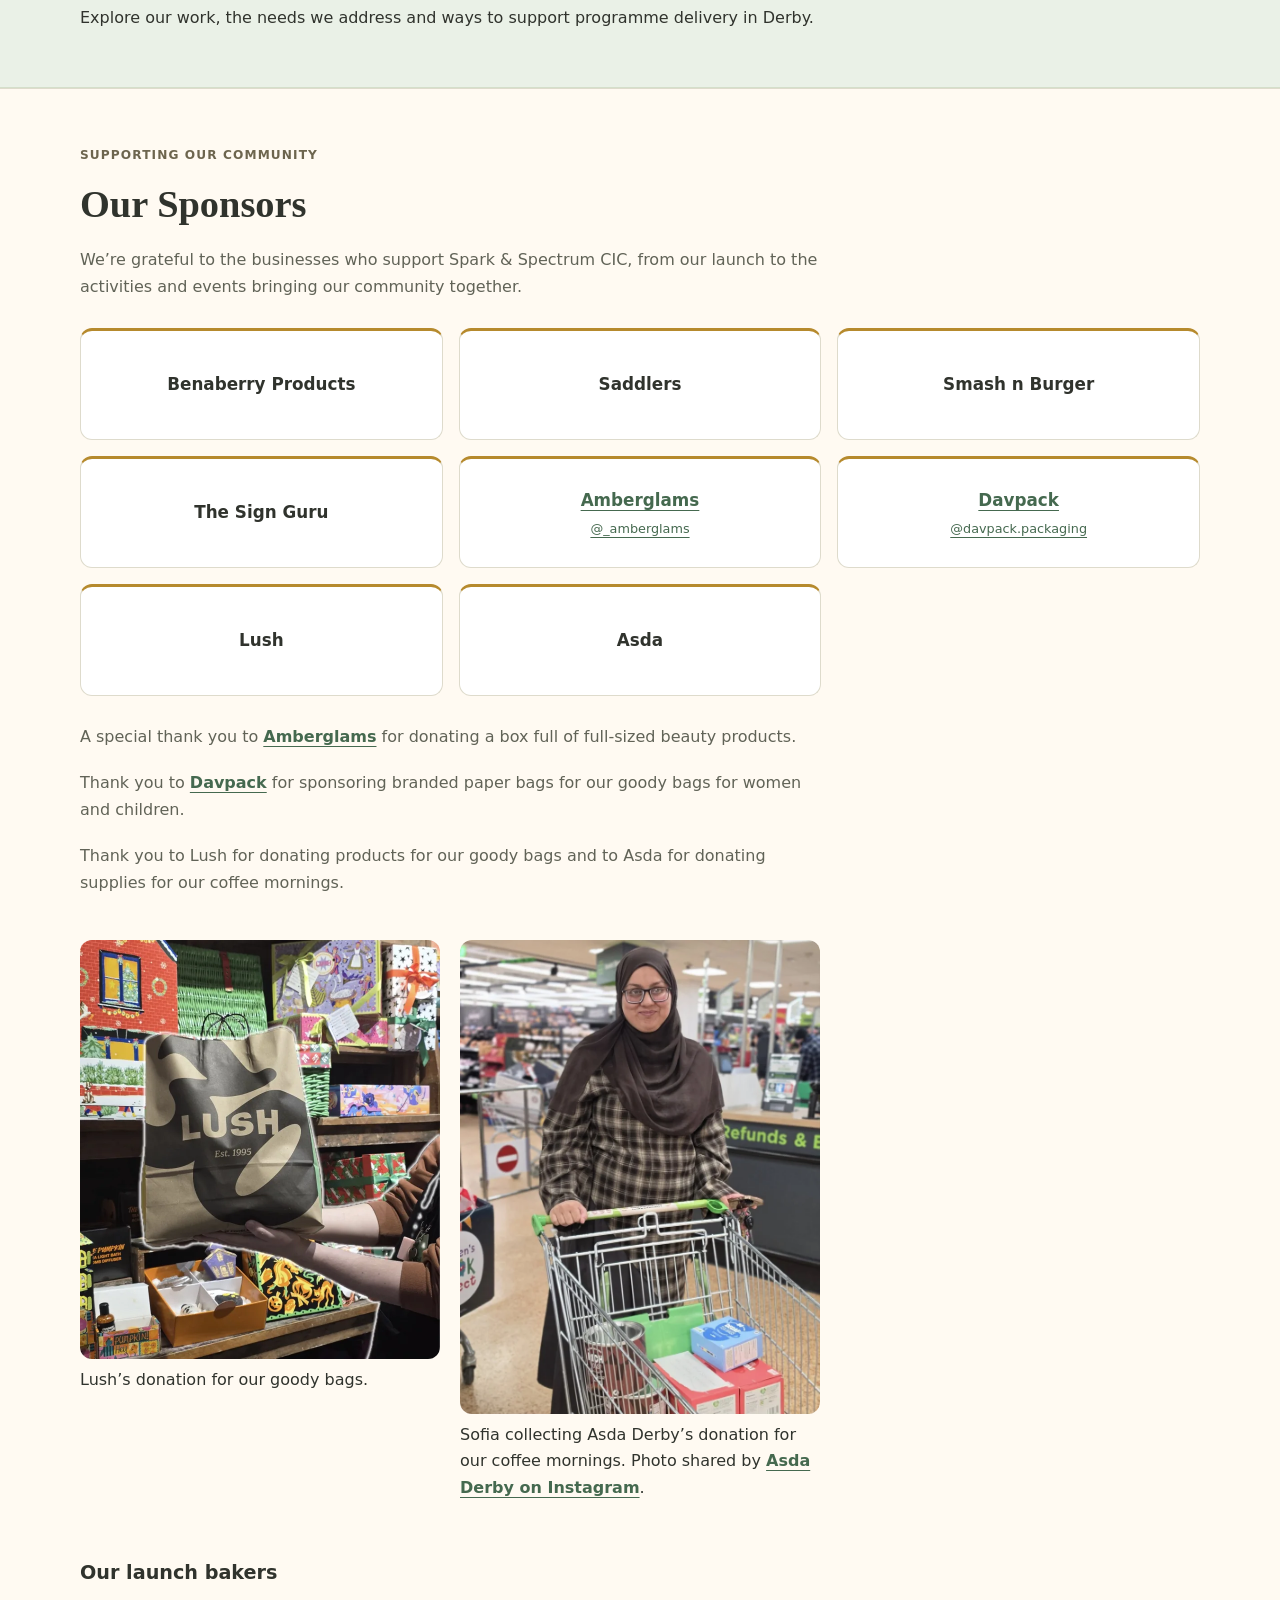
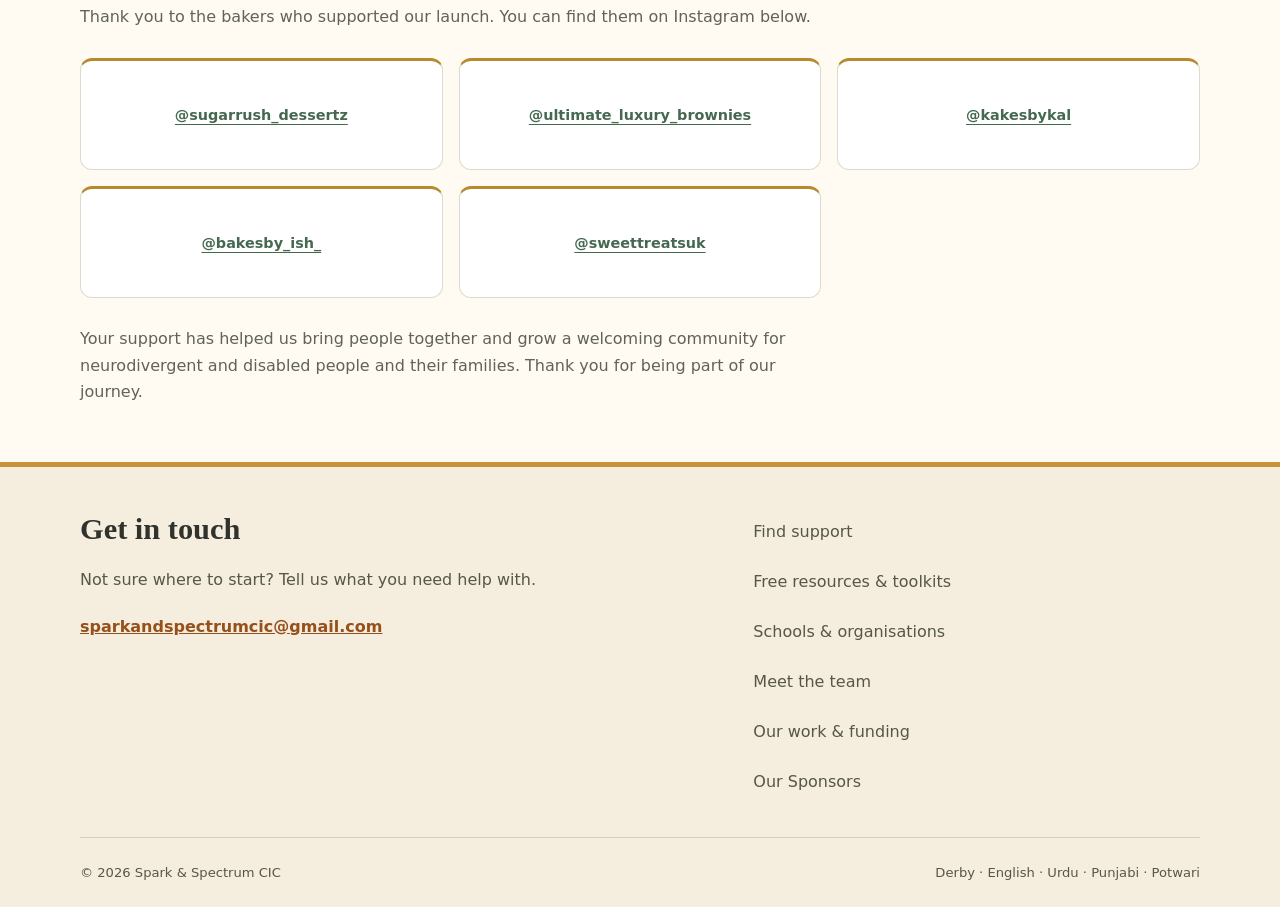
==== commit f29c8bee: "Add Lush donation photo to homepage sponsors" ====
--- a/index.html
+++ b/index.html
@@ -24,4 +24,4 @@
 <section class="section" id="latest-news" aria-labelledby="recognition-heading"><div class="container"><div class="recognition-card"><div><p class="eyebrow">COMMUNITY RECOGNITION</p><h2 id="recognition-heading">Shortlisted at the Derby Impact Awards</h2><p>Just months after our launch, Spark &amp; Spectrum CIC was shortlisted for its early work supporting Derby families with SEND, medical needs and emotional wellbeing.</p></div><a class="btn outline" href="derby-impact-awards.html">Read our awards story</a></div></div></section>
 <section class="section soft" id="upcoming-events"><div class="container"><div class="section-heading"><h2>Coming up</h2><a class="text-link" href="whats-on.html">View events &amp; groups →</a></div><article class="event-summary" id="chaii-chat" style="margin-bottom:20px"><div><p class="eyebrow">TUESDAY 24 NOVEMBER AT 10 AM</p><h3>Chaii &amp; Chat</h3><p>Join us for a cuppa and a chat with other women. Most women come on their own, so you’re welcome to come solo too.</p><p>We’ll meet near Normanton. Join our WhatsApp group for the exact location.</p></div><a class="btn outline" href="https://chat.whatsapp.com/DSdzcUEW4hsGKoFnq0sKgy">Join our WhatsApp group</a></article>
 <article class="event-summary"><div><p class="eyebrow">FRIDAY 27 NOVEMBER · 11 AM–12 PM</p><h3>Your Emotions Are Not Your Identity</h3><p>A free in-person EmpowerED Minds workshop with Sofia Iqbal, co-founder of Spark &amp; Spectrum CIC.<br>St James’ Centre, Malcolm Street, Derby, DE23 8LU.</p><p>Booking is optional. Walk-ins are welcome.</p></div><a class="btn outline" href="whats-on.html#st-james-workshop">View event details</a></article></div></section>
-<section class="section"><div class="container people-intro"><figure class="people-photo"><img src="images/launch-guests-cropped.svg" alt="Selina Afzal, Councillor Gulfraz, MP Baggy Shanker, Sofia Iqbal and Aishah Mahmood, from left to right" width="1135" height="1050" loading="lazy" decoding="async"><figcaption class="launch-caption">Launch day, left to right: Co-Founder and Director Selina Afzal, Councillor Gulfraz, MP Baggy Shanker, Co-Founder and Director Sofia Iqbal, and Director Aishah Mahmood.</figcaption></figure><div><p class="eyebrow">THE PEOPLE BEHIND SPARK &amp; SPECTRUM</p><h2>Practical support and emotional wellbeing, together.</h2><p>Sofia, Selina and Aishah bring together emotional capacity education, SEND guidance and community connection.</p><p>Our work is shaped by lived experience and culturally sensitive support.</p><a class="text-link" href="about.html#team">Meet our team →</a></div></div></section><section class="section funding-preview"><div class="container funding-preview-grid"><div><p class="eyebrow">FOR FUNDERS &amp; PARTNERS</p><h2>Help make support easier to reach.</h2><p>Explore our work, the needs we address and ways to support programme delivery in Derby.</p></div><a class="btn outline" href="our-work.html">Our work &amp; funding</a></div></section><section class="section sponsors-section" id="our-sponsors" aria-labelledby="sponsors-heading"><div class="container"><p class="eyebrow">SUPPORTING OUR COMMUNITY</p><h2 id="sponsors-heading">Our Sponsors</h2><p class="sponsors-intro">We’re grateful to the businesses who support Spark &amp; Spectrum CIC, from our launch to the activities and events bringing our community together.</p><ul class="sponsors-list"><li>Benaberry Products</li><li>Saddlers</li><li>Smash n Burger</li><li>The Sign Guru</li><li><a href="https://www.instagram.com/_amberglams/" aria-label="Amberglams on Instagram">Amberglams<span class="sponsor-handle">@_amberglams</span></a></li><li><a href="https://www.instagram.com/davpack.packaging/" aria-label="Davpack on Instagram">Davpack<span class="sponsor-handle">@davpack.packaging</span></a></li><li>Lush</li><li>Asda</li></ul><p class="sponsors-intro">A special thank you to <a class="text-link" href="https://www.instagram.com/_amberglams/">Amberglams</a> for donating a box full of full-sized beauty products.</p><p class="sponsors-intro">Thank you to <a class="text-link" href="https://www.instagram.com/davpack.packaging/">Davpack</a> for sponsoring branded paper bags for our goody bags for women and children.</p><p class="sponsors-intro">Thank you to Lush for donating products for our goody bags and to Asda for donating supplies for our coffee mornings.</p><figure style="max-width: 360px; margin: 1.5rem 0;"><img src="images/asda-derby-coffee-morning-donation.webp" alt="Sofia Iqbal at Asda Derby with a trolley of donated refreshments" width="800" height="1053" loading="lazy" decoding="async" style="display: block; width: 100%; height: auto; border-radius: 12px;"><figcaption style="margin-top: .5rem;">Sofia collecting Asda Derby’s donation for our coffee mornings. Photo shared by <a class="text-link" href="https://www.instagram.com/asda.derby/">Asda Derby on Instagram</a>.</figcaption></figure><h3 class="sponsors-subheading" id="launch-bakers-heading">Our launch bakers</h3><p class="sponsors-intro">Thank you to the bakers who supported our launch. You can find them on Instagram below.</p><ul class="sponsors-list bakers-list" aria-labelledby="launch-bakers-heading"><li><a href="https://www.instagram.com/sugarrush_dessertz/" aria-label="@sugarrush_dessertz on Instagram">@sugarrush_dessertz</a></li><li><a href="https://www.instagram.com/ultimate_luxury_brownies/" aria-label="@ultimate_luxury_brownies on Instagram">@ultimate_luxury_brownies</a></li><li><a href="https://www.instagram.com/kakesbykal/" aria-label="@kakesbykal on Instagram">@kakesbykal</a></li><li><a href="https://www.instagram.com/bakesby_ish_/" aria-label="@bakesby_ish_ on Instagram">@bakesby_ish_</a></li><li><a href="https://www.instagram.com/sweettreatsuk/" aria-label="@sweettreatsuk on Instagram">@sweettreatsuk</a></li></ul><p class="sponsors-thanks">Your support has helped us bring people together and grow a welcoming community for neurodivergent and disabled people and their families. Thank you for being part of our journey.</p></div></section></main><footer id="contact"><div class="container footer-grid"><div><h2>Get in touch</h2><p>Not sure where to start? Tell us what you need help with.</p><a class="email-link" href="mailto:sparkandspectrumcic@gmail.com">sparkandspectrumcic@gmail.com</a></div><div class="footer-links"><a href="get-support.html">Find support</a><a href="resources.html">Free resources &amp; toolkits</a><a href="programmes.html#professional-support">Schools &amp; organisations</a><a href="about.html">Meet the team</a><a href="our-work.html">Our work &amp; funding</a><a href="#our-sponsors">Our Sponsors</a></div></div><div class="container footer-bottom"><span>© 2026 Spark &amp; Spectrum CIC</span><span>Derby · English · Urdu · Punjabi · Potwari</span></div></footer><script src="site.js?v=simple-1" defer></script></body></html>+<section class="section"><div class="container people-intro"><figure class="people-photo"><img src="images/launch-guests-cropped.svg" alt="Selina Afzal, Councillor Gulfraz, MP Baggy Shanker, Sofia Iqbal and Aishah Mahmood, from left to right" width="1135" height="1050" loading="lazy" decoding="async"><figcaption class="launch-caption">Launch day, left to right: Co-Founder and Director Selina Afzal, Councillor Gulfraz, MP Baggy Shanker, Co-Founder and Director Sofia Iqbal, and Director Aishah Mahmood.</figcaption></figure><div><p class="eyebrow">THE PEOPLE BEHIND SPARK &amp; SPECTRUM</p><h2>Practical support and emotional wellbeing, together.</h2><p>Sofia, Selina and Aishah bring together emotional capacity education, SEND guidance and community connection.</p><p>Our work is shaped by lived experience and culturally sensitive support.</p><a class="text-link" href="about.html#team">Meet our team →</a></div></div></section><section class="section funding-preview"><div class="container funding-preview-grid"><div><p class="eyebrow">FOR FUNDERS &amp; PARTNERS</p><h2>Help make support easier to reach.</h2><p>Explore our work, the needs we address and ways to support programme delivery in Derby.</p></div><a class="btn outline" href="our-work.html">Our work &amp; funding</a></div></section><section class="section sponsors-section" id="our-sponsors" aria-labelledby="sponsors-heading"><div class="container"><p class="eyebrow">SUPPORTING OUR COMMUNITY</p><h2 id="sponsors-heading">Our Sponsors</h2><p class="sponsors-intro">We’re grateful to the businesses who support Spark &amp; Spectrum CIC, from our launch to the activities and events bringing our community together.</p><ul class="sponsors-list"><li>Benaberry Products</li><li>Saddlers</li><li>Smash n Burger</li><li>The Sign Guru</li><li><a href="https://www.instagram.com/_amberglams/" aria-label="Amberglams on Instagram">Amberglams<span class="sponsor-handle">@_amberglams</span></a></li><li><a href="https://www.instagram.com/davpack.packaging/" aria-label="Davpack on Instagram">Davpack<span class="sponsor-handle">@davpack.packaging</span></a></li><li>Lush</li><li>Asda</li></ul><p class="sponsors-intro">A special thank you to <a class="text-link" href="https://www.instagram.com/_amberglams/">Amberglams</a> for donating a box full of full-sized beauty products.</p><p class="sponsors-intro">Thank you to <a class="text-link" href="https://www.instagram.com/davpack.packaging/">Davpack</a> for sponsoring branded paper bags for our goody bags for women and children.</p><p class="sponsors-intro">Thank you to Lush for donating products for our goody bags and to Asda for donating supplies for our coffee mornings.</p><div style="display: grid; grid-template-columns: repeat(auto-fit, minmax(min(100%, 17rem), 360px)); gap: 1.25rem;"><figure style="max-width: 360px; margin: 1.5rem 0;"><img src="images/lush-goody-bag-donation.webp" alt="A Lush shopping bag held in front of a display of gift boxes" width="720" height="838" loading="lazy" decoding="async" style="display: block; width: 100%; height: auto; border-radius: 12px;"><figcaption style="margin-top: .5rem;">Lush’s donation for our goody bags.</figcaption></figure><figure style="max-width: 360px; margin: 1.5rem 0;"><img src="images/asda-derby-coffee-morning-donation.webp" alt="Sofia Iqbal at Asda Derby with a trolley of donated refreshments" width="800" height="1053" loading="lazy" decoding="async" style="display: block; width: 100%; height: auto; border-radius: 12px;"><figcaption style="margin-top: .5rem;">Sofia collecting Asda Derby’s donation for our coffee mornings. Photo shared by <a class="text-link" href="https://www.instagram.com/asda.derby/">Asda Derby on Instagram</a>.</figcaption></figure></div><h3 class="sponsors-subheading" id="launch-bakers-heading">Our launch bakers</h3><p class="sponsors-intro">Thank you to the bakers who supported our launch. You can find them on Instagram below.</p><ul class="sponsors-list bakers-list" aria-labelledby="launch-bakers-heading"><li><a href="https://www.instagram.com/sugarrush_dessertz/" aria-label="@sugarrush_dessertz on Instagram">@sugarrush_dessertz</a></li><li><a href="https://www.instagram.com/ultimate_luxury_brownies/" aria-label="@ultimate_luxury_brownies on Instagram">@ultimate_luxury_brownies</a></li><li><a href="https://www.instagram.com/kakesbykal/" aria-label="@kakesbykal on Instagram">@kakesbykal</a></li><li><a href="https://www.instagram.com/bakesby_ish_/" aria-label="@bakesby_ish_ on Instagram">@bakesby_ish_</a></li><li><a href="https://www.instagram.com/sweettreatsuk/" aria-label="@sweettreatsuk on Instagram">@sweettreatsuk</a></li></ul><p class="sponsors-thanks">Your support has helped us bring people together and grow a welcoming community for neurodivergent and disabled people and their families. Thank you for being part of our journey.</p></div></section></main><footer id="contact"><div class="container footer-grid"><div><h2>Get in touch</h2><p>Not sure where to start? Tell us what you need help with.</p><a class="email-link" href="mailto:sparkandspectrumcic@gmail.com">sparkandspectrumcic@gmail.com</a></div><div class="footer-links"><a href="get-support.html">Find support</a><a href="resources.html">Free resources &amp; toolkits</a><a href="programmes.html#professional-support">Schools &amp; organisations</a><a href="about.html">Meet the team</a><a href="our-work.html">Our work &amp; funding</a><a href="#our-sponsors">Our Sponsors</a></div></div><div class="container footer-bottom"><span>© 2026 Spark &amp; Spectrum CIC</span><span>Derby · English · Urdu · Punjabi · Potwari</span></div></footer><script src="site.js?v=simple-1" defer></script></body></html>
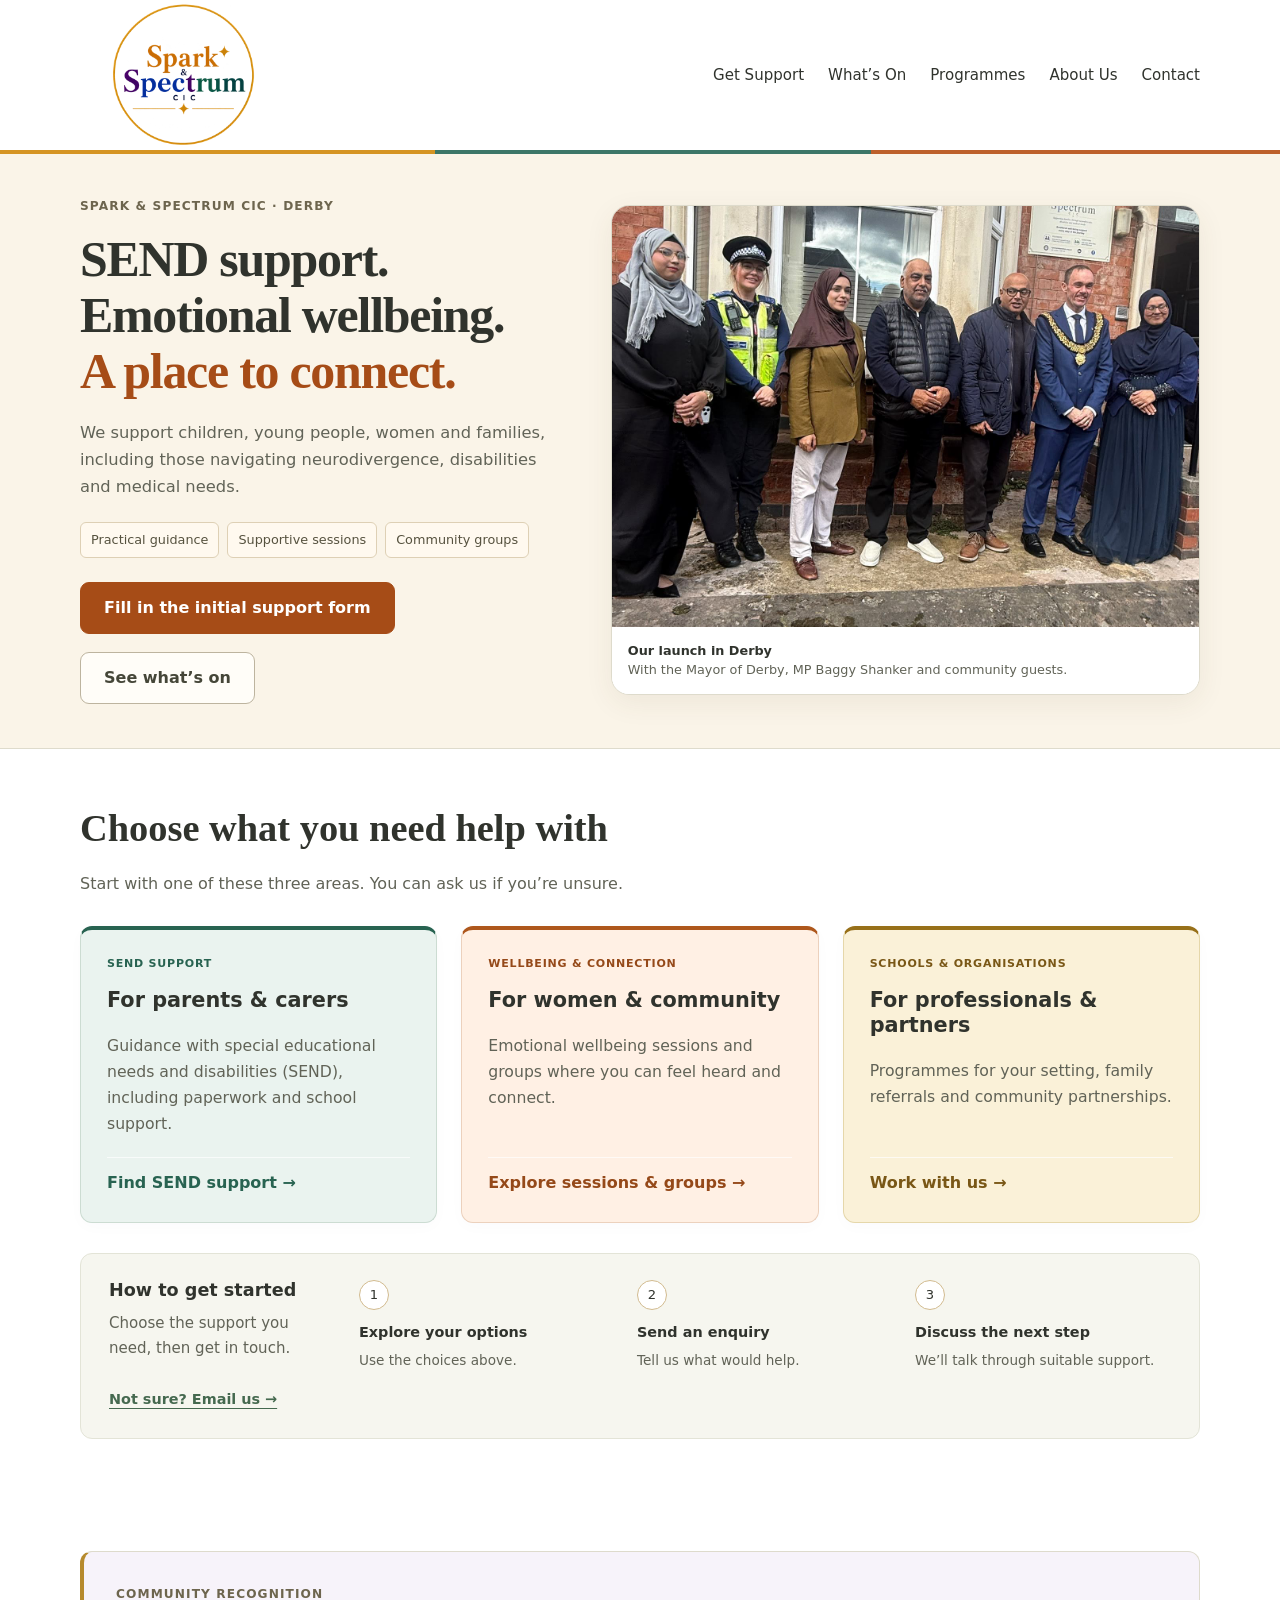
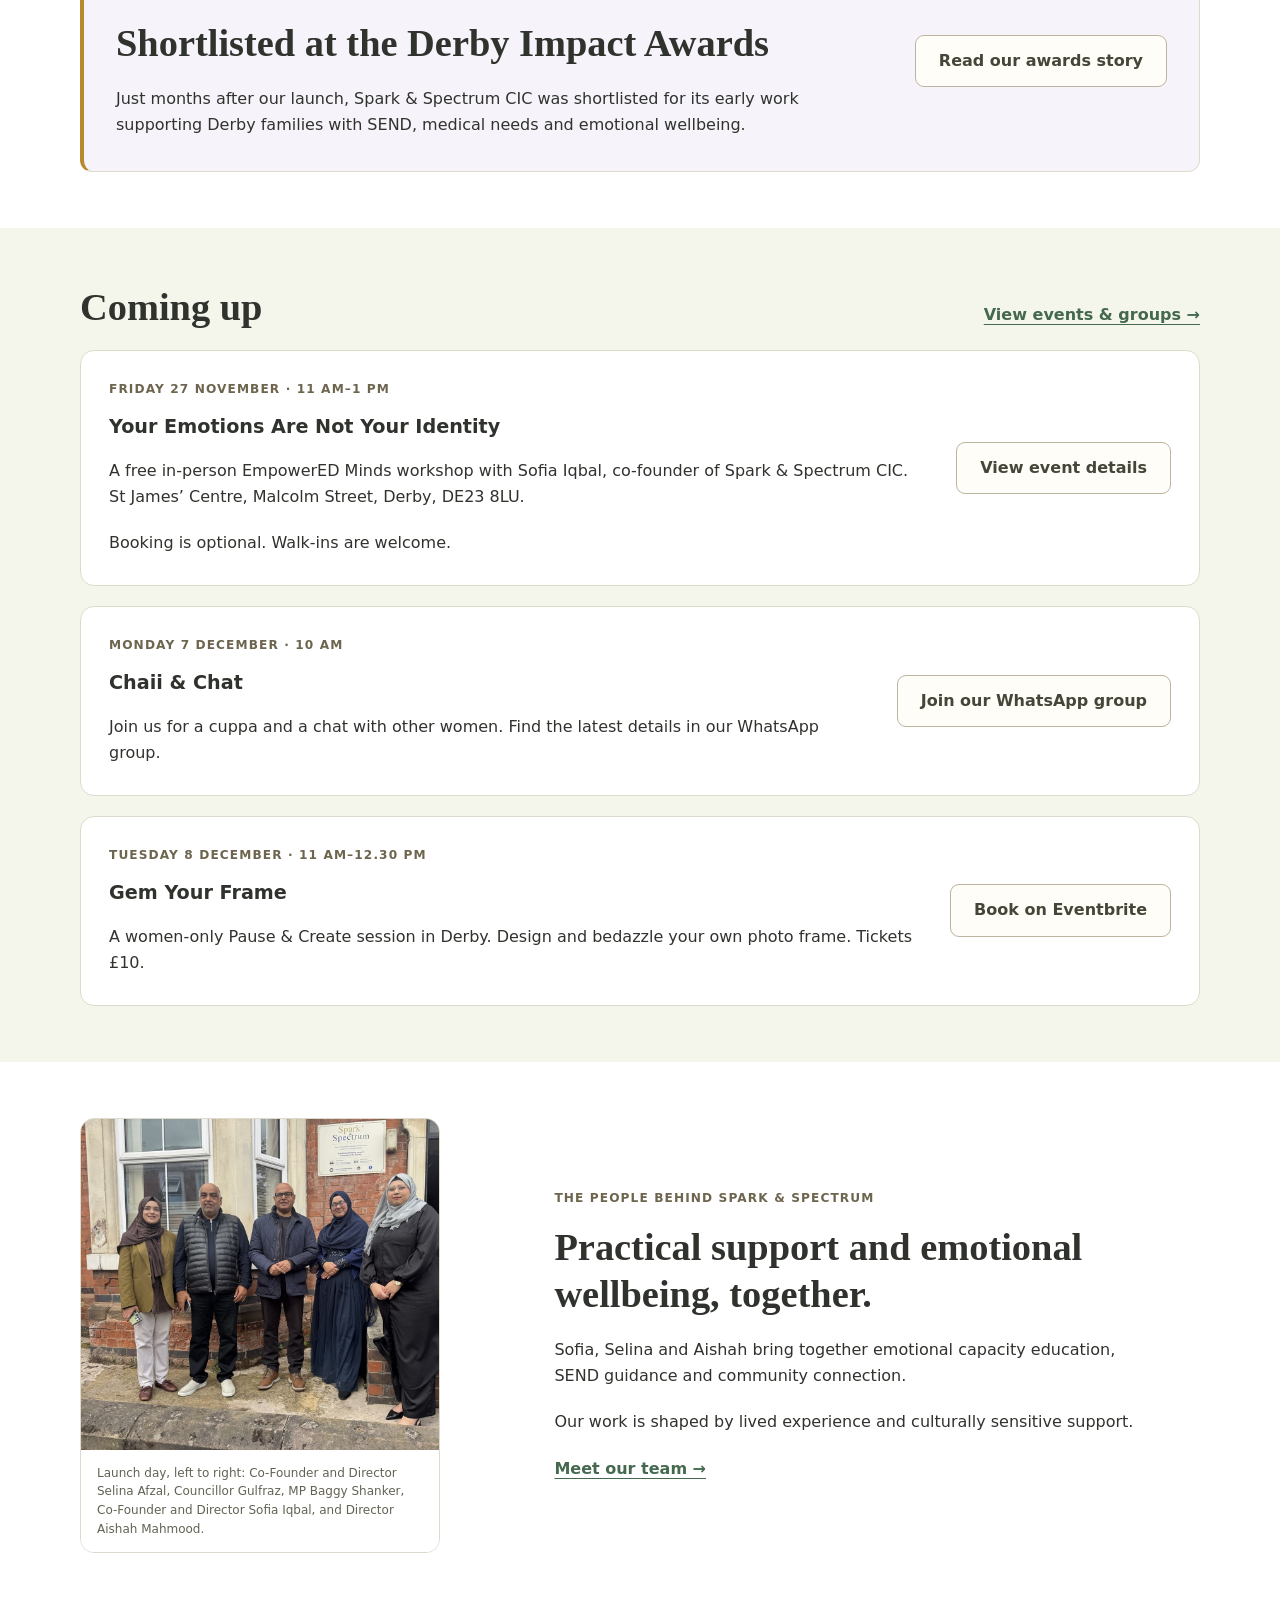
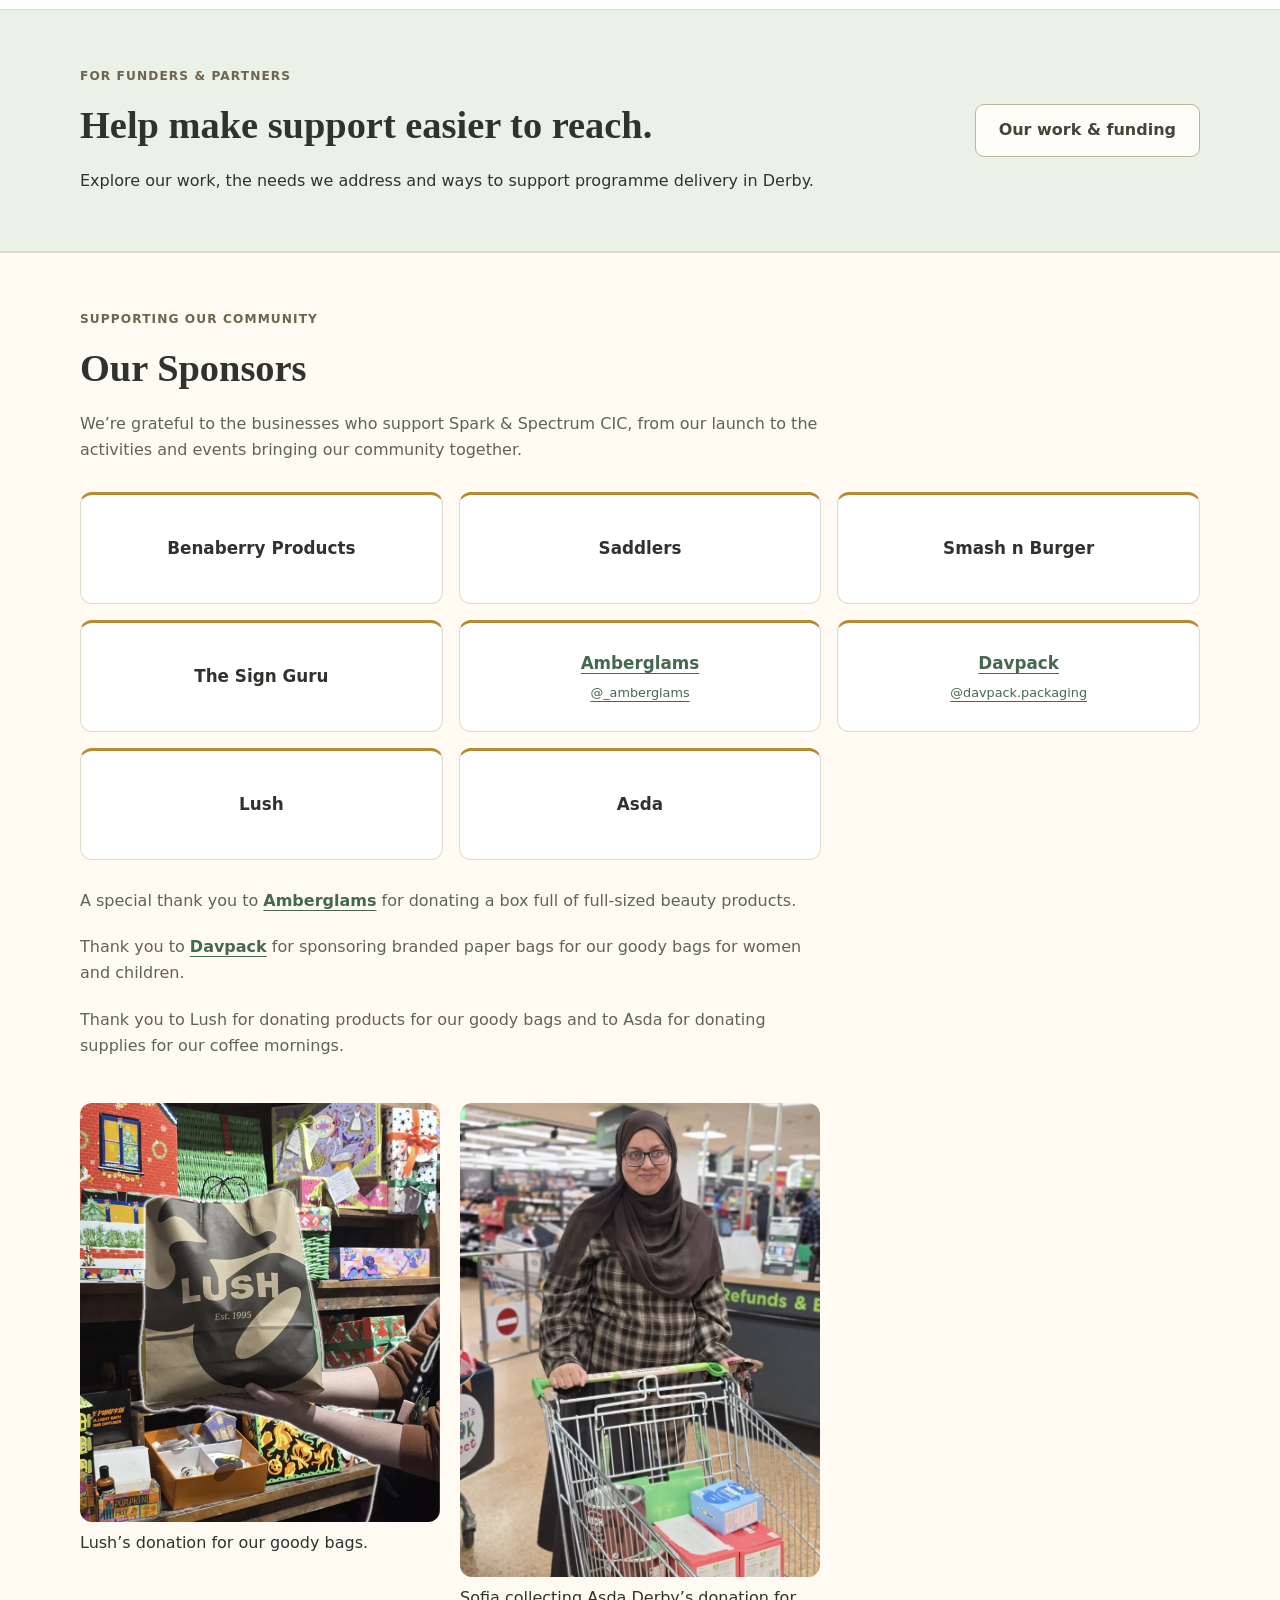
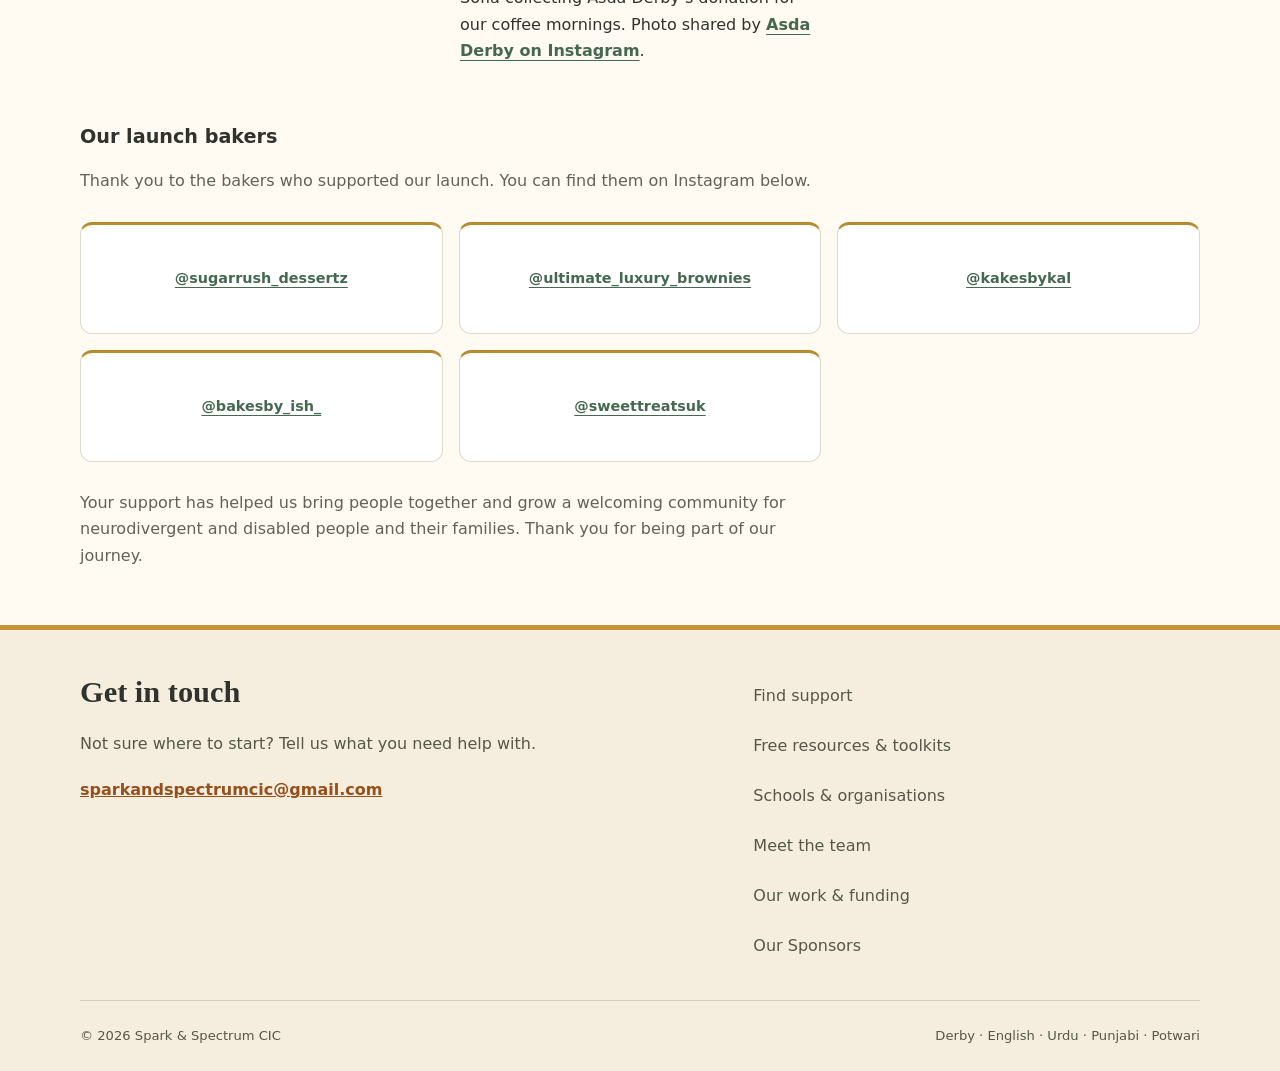
==== commit 4abc5924: "Add December events and Derby Impact Awards photo" ====
--- a/index.html
+++ b/index.html
@@ -22,6 +22,9 @@
 <a class="support-option" href="programmes.html#professional-support"><span class="route-label">SCHOOLS &amp; ORGANISATIONS</span><h3>For professionals &amp; partners</h3><p>Programmes for your setting, family referrals and community partnerships.</p><span>Work with us →</span></a>
 </div><div class="next-step-guide"><div><h3>How to get started</h3><p>Choose the support you need, then get in touch.</p></div><ol><li><strong>Explore your options</strong><span>Use the choices above.</span></li><li><strong>Send an enquiry</strong><span>Tell us what would help.</span></li><li><strong>Discuss the next step</strong><span>We’ll talk through suitable support.</span></li></ol><a class="text-link" href="mailto:sparkandspectrumcic@gmail.com">Not sure? Email us →</a></div></div></section>
 <section class="section" id="latest-news" aria-labelledby="recognition-heading"><div class="container"><div class="recognition-card"><div><p class="eyebrow">COMMUNITY RECOGNITION</p><h2 id="recognition-heading">Shortlisted at the Derby Impact Awards</h2><p>Just months after our launch, Spark &amp; Spectrum CIC was shortlisted for its early work supporting Derby families with SEND, medical needs and emotional wellbeing.</p></div><a class="btn outline" href="derby-impact-awards.html">Read our awards story</a></div></div></section>
-<section class="section soft" id="upcoming-events"><div class="container"><div class="section-heading"><h2>Coming up</h2><a class="text-link" href="whats-on.html">View events &amp; groups →</a></div><article class="event-summary" id="chaii-chat" style="margin-bottom:20px"><div><p class="eyebrow">TUESDAY 24 NOVEMBER AT 10 AM</p><h3>Chaii &amp; Chat</h3><p>Join us for a cuppa and a chat with other women. Most women come on their own, so you’re welcome to come solo too.</p><p>We’ll meet near Normanton. Join our WhatsApp group for the exact location.</p></div><a class="btn outline" href="https://chat.whatsapp.com/DSdzcUEW4hsGKoFnq0sKgy">Join our WhatsApp group</a></article>
-<article class="event-summary"><div><p class="eyebrow">FRIDAY 27 NOVEMBER · 11 AM–12 PM</p><h3>Your Emotions Are Not Your Identity</h3><p>A free in-person EmpowerED Minds workshop with Sofia Iqbal, co-founder of Spark &amp; Spectrum CIC.<br>St James’ Centre, Malcolm Street, Derby, DE23 8LU.</p><p>Booking is optional. Walk-ins are welcome.</p></div><a class="btn outline" href="whats-on.html#st-james-workshop">View event details</a></article></div></section>
+<section class="section soft" id="upcoming-events"><div class="container"><div class="section-heading"><h2>Coming up</h2><a class="text-link" href="whats-on.html">View events &amp; groups →</a></div>
+<article class="event-summary"><div><p class="eyebrow">FRIDAY 27 NOVEMBER · 11 AM–1 PM</p><h3>Your Emotions Are Not Your Identity</h3><p>A free in-person EmpowerED Minds workshop with Sofia Iqbal, co-founder of Spark &amp; Spectrum CIC.<br>St James’ Centre, Malcolm Street, Derby, DE23 8LU.</p><p>Booking is optional. Walk-ins are welcome.</p></div><a class="btn outline" href="whats-on.html#st-james-workshop">View event details</a></article>
+<article class="event-summary" id="chaii-chat" style="margin-top:20px"><div><p class="eyebrow">MONDAY 7 DECEMBER · 10 AM</p><h3>Chaii &amp; Chat</h3><p>Join us for a cuppa and a chat with other women. Find the latest details in our WhatsApp group.</p></div><a class="btn outline" href="https://chat.whatsapp.com/DSdzcUEW4hsGKoFnq0sKgy">Join our WhatsApp group</a></article>
+<article class="event-summary" style="margin-top:20px"><div><p class="eyebrow">TUESDAY 8 DECEMBER · 11 AM–12.30 PM</p><h3>Gem Your Frame</h3><p>A women-only Pause &amp; Create session in Derby. Design and bedazzle your own photo frame. Tickets £10.</p></div><a class="btn outline" href="https://www.eventbrite.co.uk/e/design-bedazzle-your-photo-frame-womens-creative-connection-event-tickets-2005473402934">Book on Eventbrite</a></article>
+</div></section>
 <section class="section"><div class="container people-intro"><figure class="people-photo"><img src="images/launch-guests-cropped.svg" alt="Selina Afzal, Councillor Gulfraz, MP Baggy Shanker, Sofia Iqbal and Aishah Mahmood, from left to right" width="1135" height="1050" loading="lazy" decoding="async"><figcaption class="launch-caption">Launch day, left to right: Co-Founder and Director Selina Afzal, Councillor Gulfraz, MP Baggy Shanker, Co-Founder and Director Sofia Iqbal, and Director Aishah Mahmood.</figcaption></figure><div><p class="eyebrow">THE PEOPLE BEHIND SPARK &amp; SPECTRUM</p><h2>Practical support and emotional wellbeing, together.</h2><p>Sofia, Selina and Aishah bring together emotional capacity education, SEND guidance and community connection.</p><p>Our work is shaped by lived experience and culturally sensitive support.</p><a class="text-link" href="about.html#team">Meet our team →</a></div></div></section><section class="section funding-preview"><div class="container funding-preview-grid"><div><p class="eyebrow">FOR FUNDERS &amp; PARTNERS</p><h2>Help make support easier to reach.</h2><p>Explore our work, the needs we address and ways to support programme delivery in Derby.</p></div><a class="btn outline" href="our-work.html">Our work &amp; funding</a></div></section><section class="section sponsors-section" id="our-sponsors" aria-labelledby="sponsors-heading"><div class="container"><p class="eyebrow">SUPPORTING OUR COMMUNITY</p><h2 id="sponsors-heading">Our Sponsors</h2><p class="sponsors-intro">We’re grateful to the businesses who support Spark &amp; Spectrum CIC, from our launch to the activities and events bringing our community together.</p><ul class="sponsors-list"><li>Benaberry Products</li><li>Saddlers</li><li>Smash n Burger</li><li>The Sign Guru</li><li><a href="https://www.instagram.com/_amberglams/" aria-label="Amberglams on Instagram">Amberglams<span class="sponsor-handle">@_amberglams</span></a></li><li><a href="https://www.instagram.com/davpack.packaging/" aria-label="Davpack on Instagram">Davpack<span class="sponsor-handle">@davpack.packaging</span></a></li><li>Lush</li><li>Asda</li></ul><p class="sponsors-intro">A special thank you to <a class="text-link" href="https://www.instagram.com/_amberglams/">Amberglams</a> for donating a box full of full-sized beauty products.</p><p class="sponsors-intro">Thank you to <a class="text-link" href="https://www.instagram.com/davpack.packaging/">Davpack</a> for sponsoring branded paper bags for our goody bags for women and children.</p><p class="sponsors-intro">Thank you to Lush for donating products for our goody bags and to Asda for donating supplies for our coffee mornings.</p><div style="display: grid; grid-template-columns: repeat(auto-fit, minmax(min(100%, 17rem), 360px)); gap: 1.25rem;"><figure style="max-width: 360px; margin: 1.5rem 0;"><img src="images/lush-goody-bag-donation.webp" alt="A Lush shopping bag held in front of a display of gift boxes" width="720" height="838" loading="lazy" decoding="async" style="display: block; width: 100%; height: auto; border-radius: 12px;"><figcaption style="margin-top: .5rem;">Lush’s donation for our goody bags.</figcaption></figure><figure style="max-width: 360px; margin: 1.5rem 0;"><img src="images/asda-derby-coffee-morning-donation.webp" alt="Sofia Iqbal at Asda Derby with a trolley of donated refreshments" width="800" height="1053" loading="lazy" decoding="async" style="display: block; width: 100%; height: auto; border-radius: 12px;"><figcaption style="margin-top: .5rem;">Sofia collecting Asda Derby’s donation for our coffee mornings. Photo shared by <a class="text-link" href="https://www.instagram.com/asda.derby/">Asda Derby on Instagram</a>.</figcaption></figure></div><h3 class="sponsors-subheading" id="launch-bakers-heading">Our launch bakers</h3><p class="sponsors-intro">Thank you to the bakers who supported our launch. You can find them on Instagram below.</p><ul class="sponsors-list bakers-list" aria-labelledby="launch-bakers-heading"><li><a href="https://www.instagram.com/sugarrush_dessertz/" aria-label="@sugarrush_dessertz on Instagram">@sugarrush_dessertz</a></li><li><a href="https://www.instagram.com/ultimate_luxury_brownies/" aria-label="@ultimate_luxury_brownies on Instagram">@ultimate_luxury_brownies</a></li><li><a href="https://www.instagram.com/kakesbykal/" aria-label="@kakesbykal on Instagram">@kakesbykal</a></li><li><a href="https://www.instagram.com/bakesby_ish_/" aria-label="@bakesby_ish_ on Instagram">@bakesby_ish_</a></li><li><a href="https://www.instagram.com/sweettreatsuk/" aria-label="@sweettreatsuk on Instagram">@sweettreatsuk</a></li></ul><p class="sponsors-thanks">Your support has helped us bring people together and grow a welcoming community for neurodivergent and disabled people and their families. Thank you for being part of our journey.</p></div></section></main><footer id="contact"><div class="container footer-grid"><div><h2>Get in touch</h2><p>Not sure where to start? Tell us what you need help with.</p><a class="email-link" href="mailto:sparkandspectrumcic@gmail.com">sparkandspectrumcic@gmail.com</a></div><div class="footer-links"><a href="get-support.html">Find support</a><a href="resources.html">Free resources &amp; toolkits</a><a href="programmes.html#professional-support">Schools &amp; organisations</a><a href="about.html">Meet the team</a><a href="our-work.html">Our work &amp; funding</a><a href="#our-sponsors">Our Sponsors</a></div></div><div class="container footer-bottom"><span>© 2026 Spark &amp; Spectrum CIC</span><span>Derby · English · Urdu · Punjabi · Potwari</span></div></footer><script src="site.js?v=simple-1" defer></script></body></html>
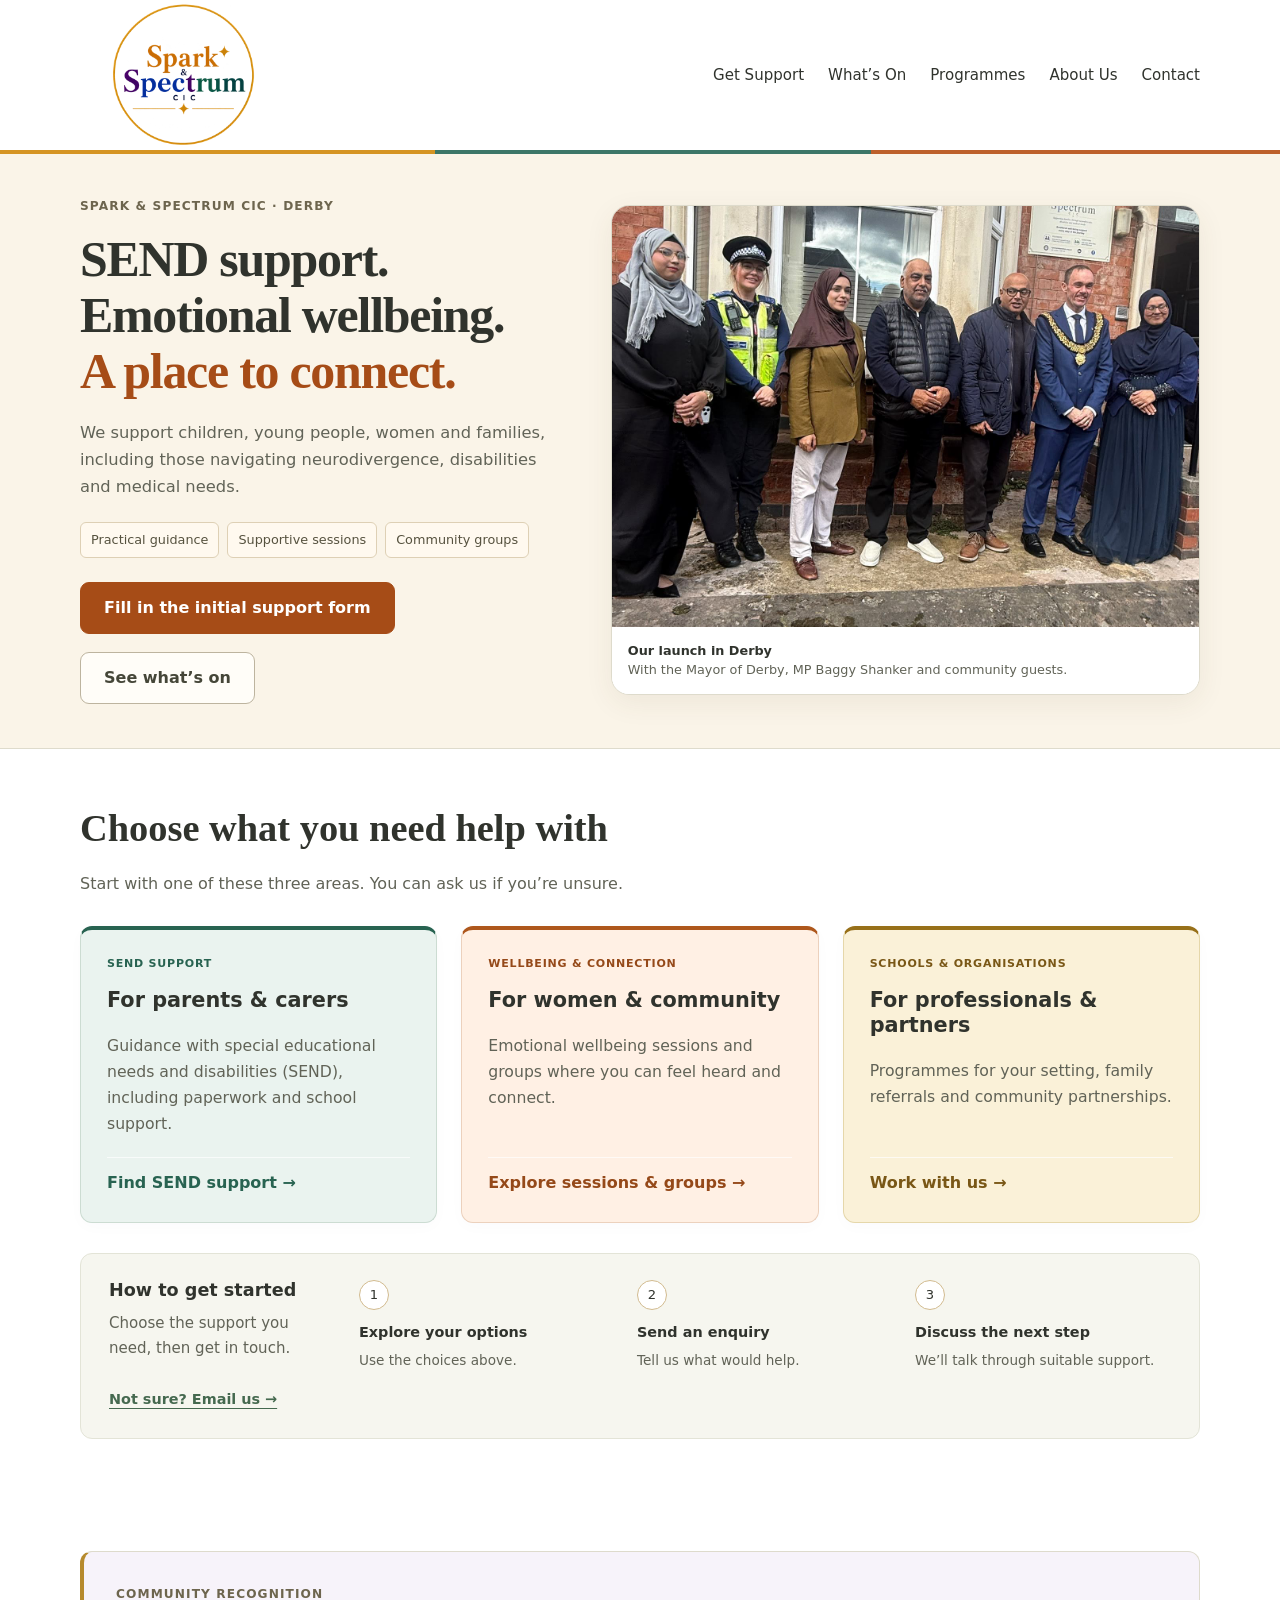
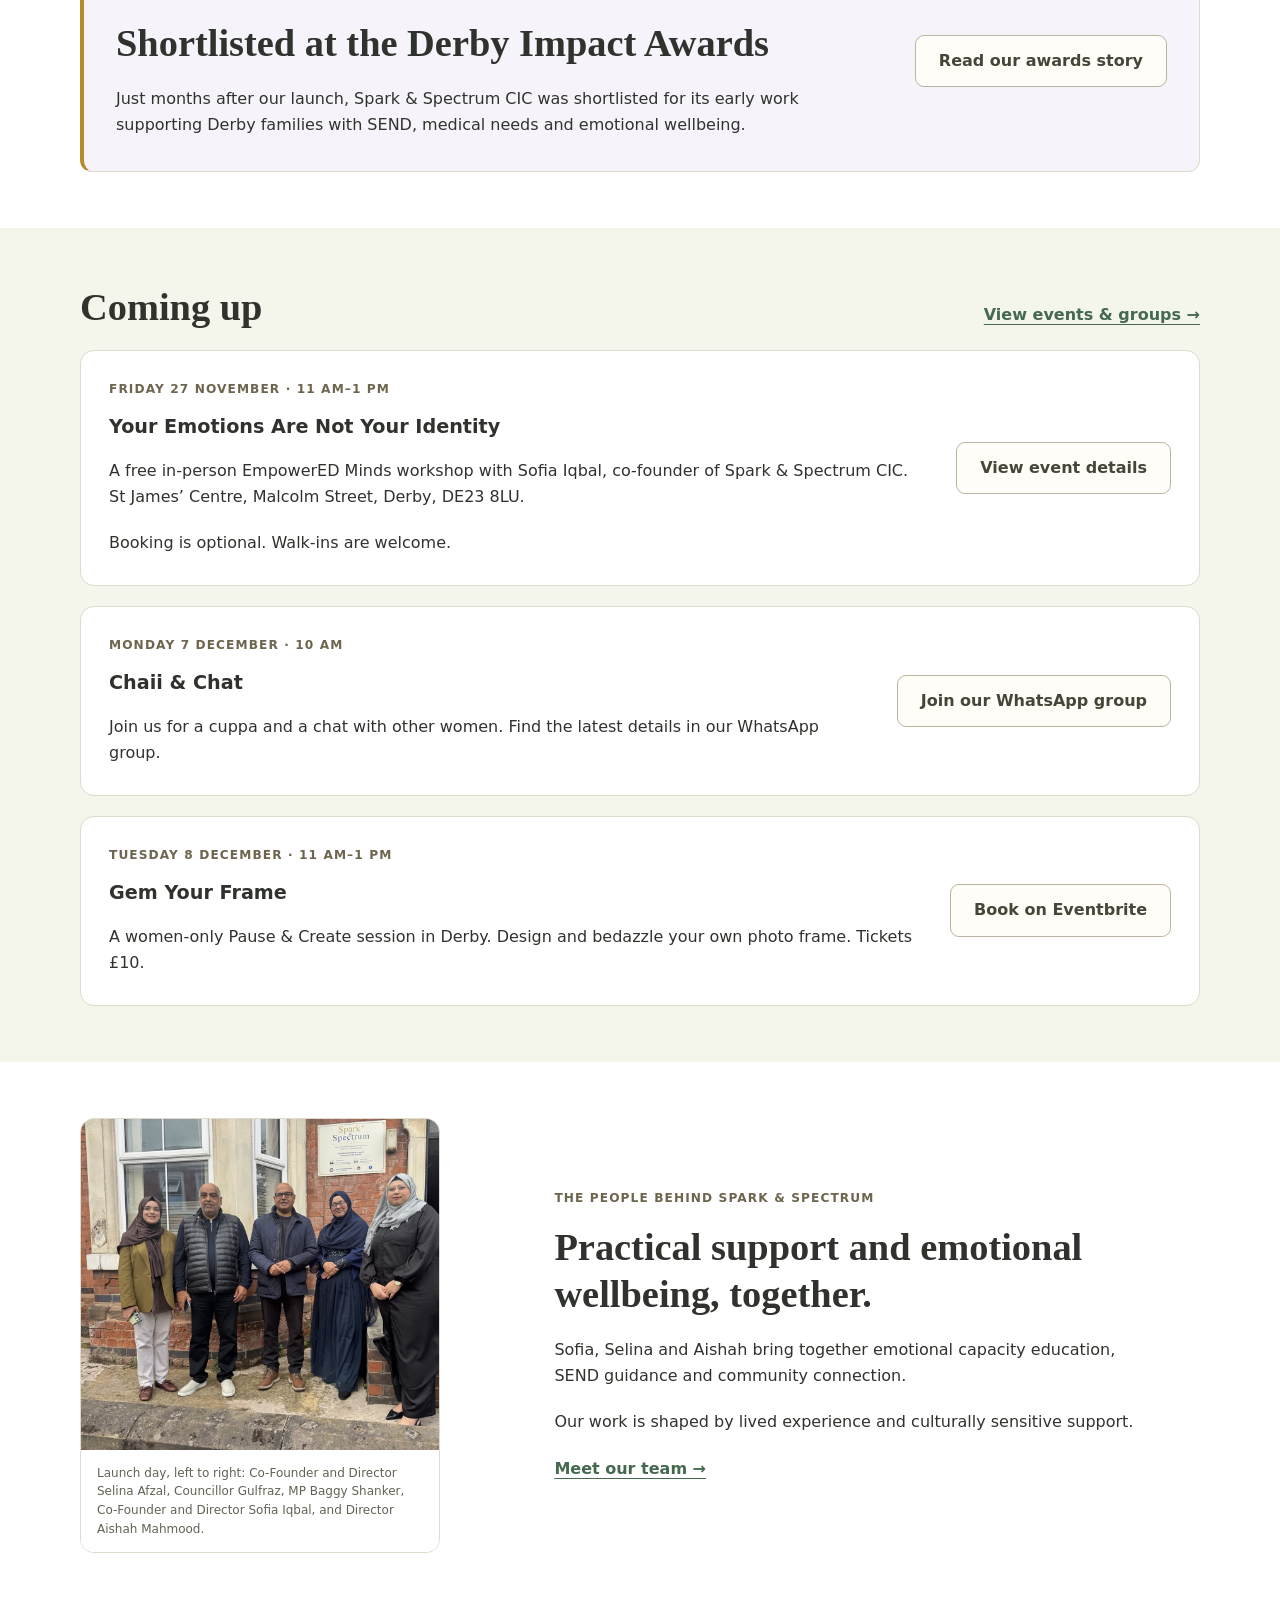
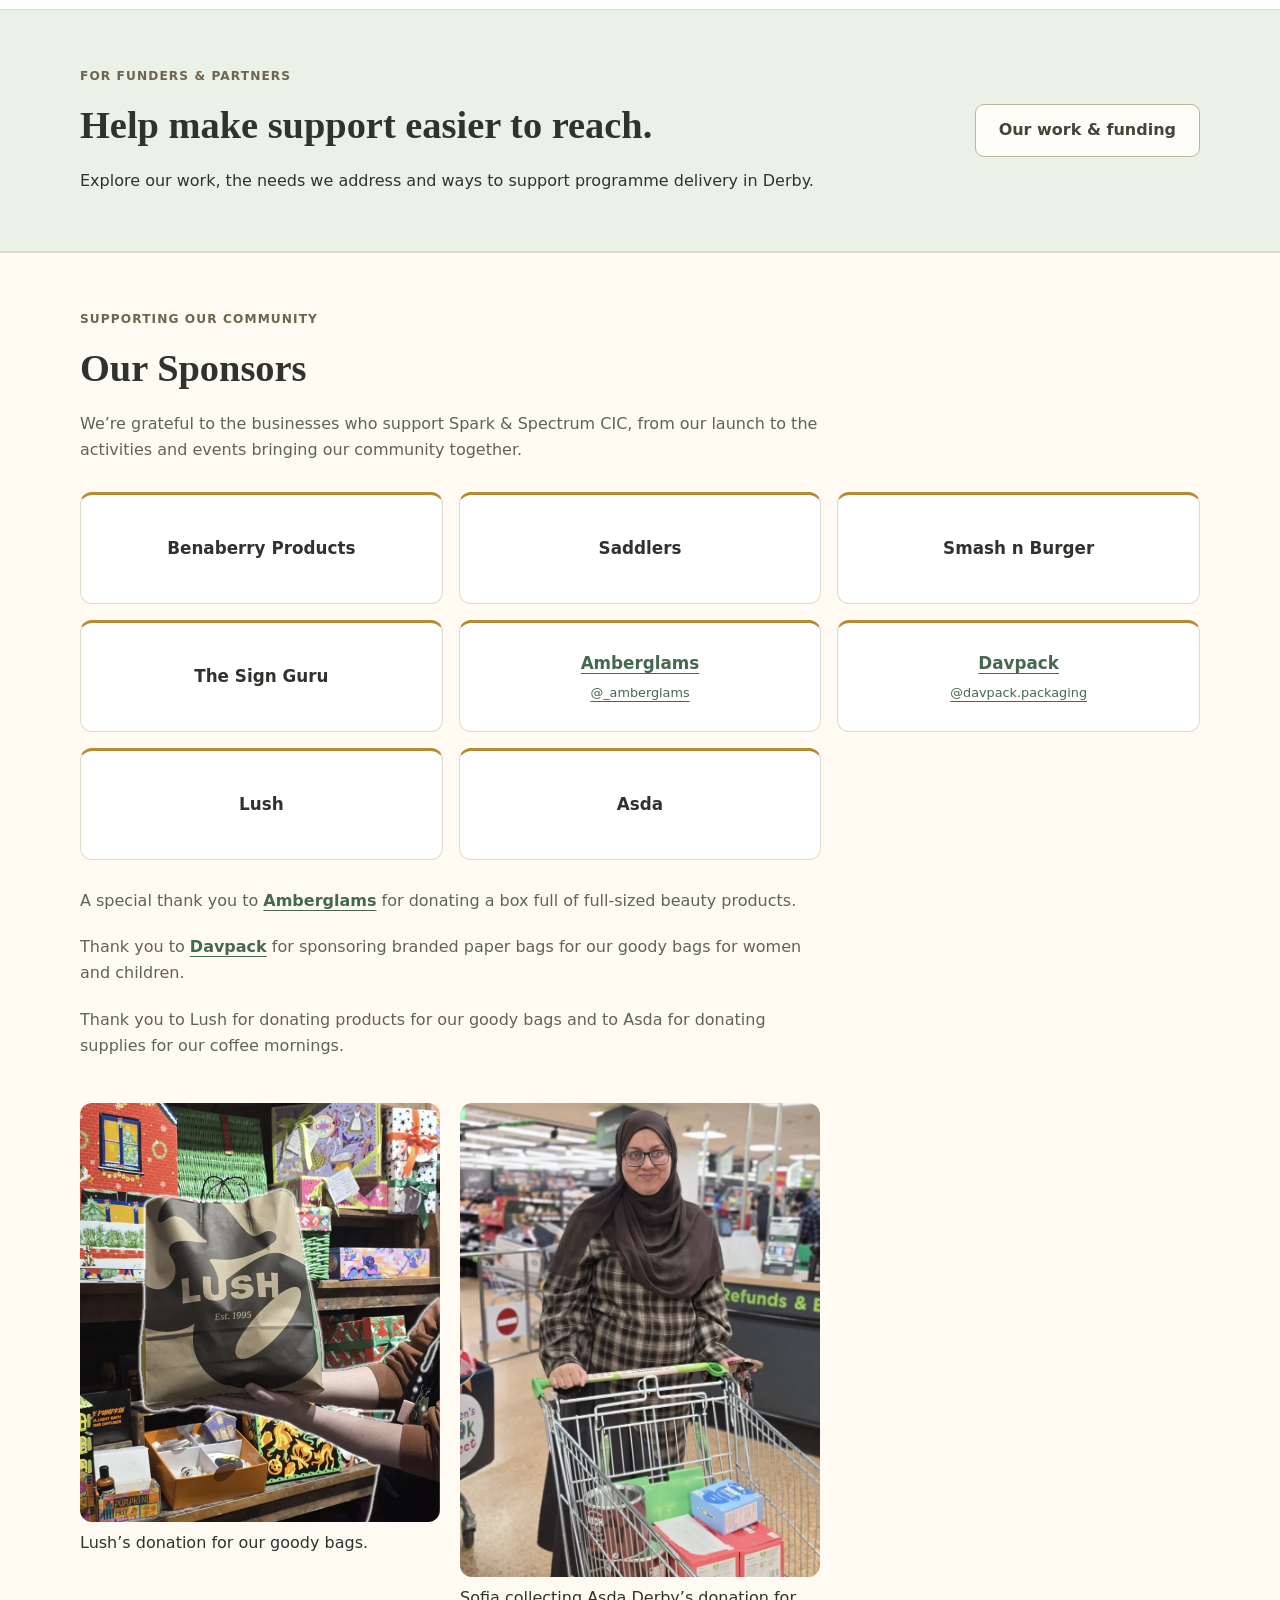
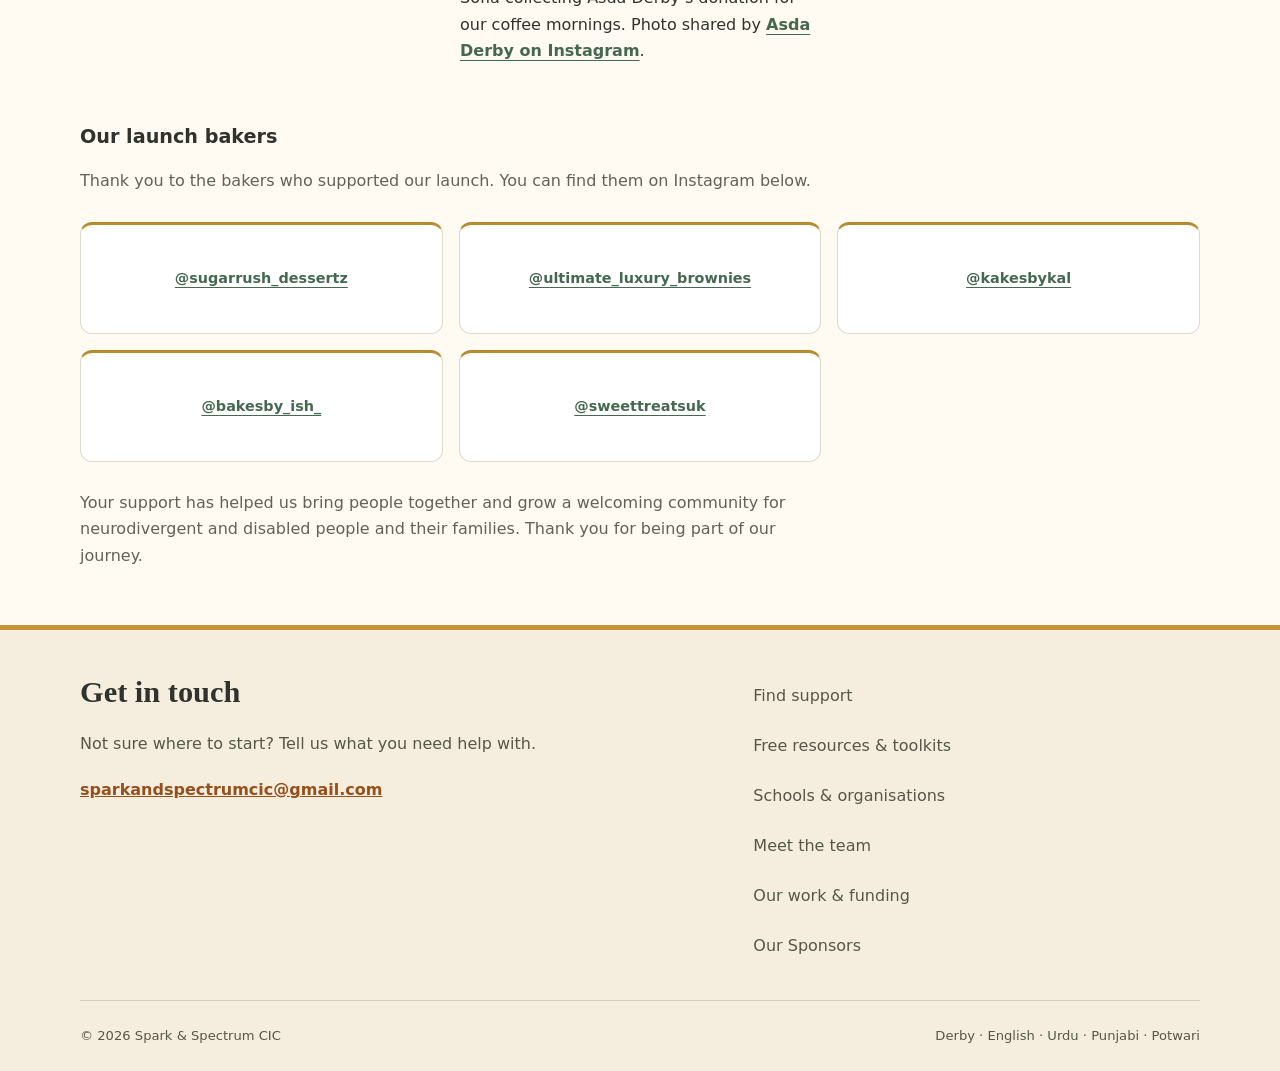
==== commit 2ec439ed: "Match Gem Your Frame details to Eventbrite" ====
--- a/index.html
+++ b/index.html
@@ -25,6 +25,6 @@
 <section class="section soft" id="upcoming-events"><div class="container"><div class="section-heading"><h2>Coming up</h2><a class="text-link" href="whats-on.html">View events &amp; groups →</a></div>
 <article class="event-summary"><div><p class="eyebrow">FRIDAY 27 NOVEMBER · 11 AM–1 PM</p><h3>Your Emotions Are Not Your Identity</h3><p>A free in-person EmpowerED Minds workshop with Sofia Iqbal, co-founder of Spark &amp; Spectrum CIC.<br>St James’ Centre, Malcolm Street, Derby, DE23 8LU.</p><p>Booking is optional. Walk-ins are welcome.</p></div><a class="btn outline" href="whats-on.html#st-james-workshop">View event details</a></article>
 <article class="event-summary" id="chaii-chat" style="margin-top:20px"><div><p class="eyebrow">MONDAY 7 DECEMBER · 10 AM</p><h3>Chaii &amp; Chat</h3><p>Join us for a cuppa and a chat with other women. Find the latest details in our WhatsApp group.</p></div><a class="btn outline" href="https://chat.whatsapp.com/DSdzcUEW4hsGKoFnq0sKgy">Join our WhatsApp group</a></article>
-<article class="event-summary" style="margin-top:20px"><div><p class="eyebrow">TUESDAY 8 DECEMBER · 11 AM–12.30 PM</p><h3>Gem Your Frame</h3><p>A women-only Pause &amp; Create session in Derby. Design and bedazzle your own photo frame. Tickets £10.</p></div><a class="btn outline" href="https://www.eventbrite.co.uk/e/design-bedazzle-your-photo-frame-womens-creative-connection-event-tickets-2005473402934">Book on Eventbrite</a></article>
+<article class="event-summary" style="margin-top:20px"><div><p class="eyebrow">TUESDAY 8 DECEMBER · 11 AM–1 PM</p><h3>Gem Your Frame</h3><p>A women-only Pause &amp; Create session in Derby. Design and bedazzle your own photo frame. Tickets £10.</p></div><a class="btn outline" href="https://www.eventbrite.co.uk/e/design-bedazzle-your-photo-frame-womens-creative-connection-event-tickets-2005473402934">Book on Eventbrite</a></article>
 </div></section>
 <section class="section"><div class="container people-intro"><figure class="people-photo"><img src="images/launch-guests-cropped.svg" alt="Selina Afzal, Councillor Gulfraz, MP Baggy Shanker, Sofia Iqbal and Aishah Mahmood, from left to right" width="1135" height="1050" loading="lazy" decoding="async"><figcaption class="launch-caption">Launch day, left to right: Co-Founder and Director Selina Afzal, Councillor Gulfraz, MP Baggy Shanker, Co-Founder and Director Sofia Iqbal, and Director Aishah Mahmood.</figcaption></figure><div><p class="eyebrow">THE PEOPLE BEHIND SPARK &amp; SPECTRUM</p><h2>Practical support and emotional wellbeing, together.</h2><p>Sofia, Selina and Aishah bring together emotional capacity education, SEND guidance and community connection.</p><p>Our work is shaped by lived experience and culturally sensitive support.</p><a class="text-link" href="about.html#team">Meet our team →</a></div></div></section><section class="section funding-preview"><div class="container funding-preview-grid"><div><p class="eyebrow">FOR FUNDERS &amp; PARTNERS</p><h2>Help make support easier to reach.</h2><p>Explore our work, the needs we address and ways to support programme delivery in Derby.</p></div><a class="btn outline" href="our-work.html">Our work &amp; funding</a></div></section><section class="section sponsors-section" id="our-sponsors" aria-labelledby="sponsors-heading"><div class="container"><p class="eyebrow">SUPPORTING OUR COMMUNITY</p><h2 id="sponsors-heading">Our Sponsors</h2><p class="sponsors-intro">We’re grateful to the businesses who support Spark &amp; Spectrum CIC, from our launch to the activities and events bringing our community together.</p><ul class="sponsors-list"><li>Benaberry Products</li><li>Saddlers</li><li>Smash n Burger</li><li>The Sign Guru</li><li><a href="https://www.instagram.com/_amberglams/" aria-label="Amberglams on Instagram">Amberglams<span class="sponsor-handle">@_amberglams</span></a></li><li><a href="https://www.instagram.com/davpack.packaging/" aria-label="Davpack on Instagram">Davpack<span class="sponsor-handle">@davpack.packaging</span></a></li><li>Lush</li><li>Asda</li></ul><p class="sponsors-intro">A special thank you to <a class="text-link" href="https://www.instagram.com/_amberglams/">Amberglams</a> for donating a box full of full-sized beauty products.</p><p class="sponsors-intro">Thank you to <a class="text-link" href="https://www.instagram.com/davpack.packaging/">Davpack</a> for sponsoring branded paper bags for our goody bags for women and children.</p><p class="sponsors-intro">Thank you to Lush for donating products for our goody bags and to Asda for donating supplies for our coffee mornings.</p><div style="display: grid; grid-template-columns: repeat(auto-fit, minmax(min(100%, 17rem), 360px)); gap: 1.25rem;"><figure style="max-width: 360px; margin: 1.5rem 0;"><img src="images/lush-goody-bag-donation.webp" alt="A Lush shopping bag held in front of a display of gift boxes" width="720" height="838" loading="lazy" decoding="async" style="display: block; width: 100%; height: auto; border-radius: 12px;"><figcaption style="margin-top: .5rem;">Lush’s donation for our goody bags.</figcaption></figure><figure style="max-width: 360px; margin: 1.5rem 0;"><img src="images/asda-derby-coffee-morning-donation.webp" alt="Sofia Iqbal at Asda Derby with a trolley of donated refreshments" width="800" height="1053" loading="lazy" decoding="async" style="display: block; width: 100%; height: auto; border-radius: 12px;"><figcaption style="margin-top: .5rem;">Sofia collecting Asda Derby’s donation for our coffee mornings. Photo shared by <a class="text-link" href="https://www.instagram.com/asda.derby/">Asda Derby on Instagram</a>.</figcaption></figure></div><h3 class="sponsors-subheading" id="launch-bakers-heading">Our launch bakers</h3><p class="sponsors-intro">Thank you to the bakers who supported our launch. You can find them on Instagram below.</p><ul class="sponsors-list bakers-list" aria-labelledby="launch-bakers-heading"><li><a href="https://www.instagram.com/sugarrush_dessertz/" aria-label="@sugarrush_dessertz on Instagram">@sugarrush_dessertz</a></li><li><a href="https://www.instagram.com/ultimate_luxury_brownies/" aria-label="@ultimate_luxury_brownies on Instagram">@ultimate_luxury_brownies</a></li><li><a href="https://www.instagram.com/kakesbykal/" aria-label="@kakesbykal on Instagram">@kakesbykal</a></li><li><a href="https://www.instagram.com/bakesby_ish_/" aria-label="@bakesby_ish_ on Instagram">@bakesby_ish_</a></li><li><a href="https://www.instagram.com/sweettreatsuk/" aria-label="@sweettreatsuk on Instagram">@sweettreatsuk</a></li></ul><p class="sponsors-thanks">Your support has helped us bring people together and grow a welcoming community for neurodivergent and disabled people and their families. Thank you for being part of our journey.</p></div></section></main><footer id="contact"><div class="container footer-grid"><div><h2>Get in touch</h2><p>Not sure where to start? Tell us what you need help with.</p><a class="email-link" href="mailto:sparkandspectrumcic@gmail.com">sparkandspectrumcic@gmail.com</a></div><div class="footer-links"><a href="get-support.html">Find support</a><a href="resources.html">Free resources &amp; toolkits</a><a href="programmes.html#professional-support">Schools &amp; organisations</a><a href="about.html">Meet the team</a><a href="our-work.html">Our work &amp; funding</a><a href="#our-sponsors">Our Sponsors</a></div></div><div class="container footer-bottom"><span>© 2026 Spark &amp; Spectrum CIC</span><span>Derby · English · Urdu · Punjabi · Potwari</span></div></footer><script src="site.js?v=simple-1" defer></script></body></html>
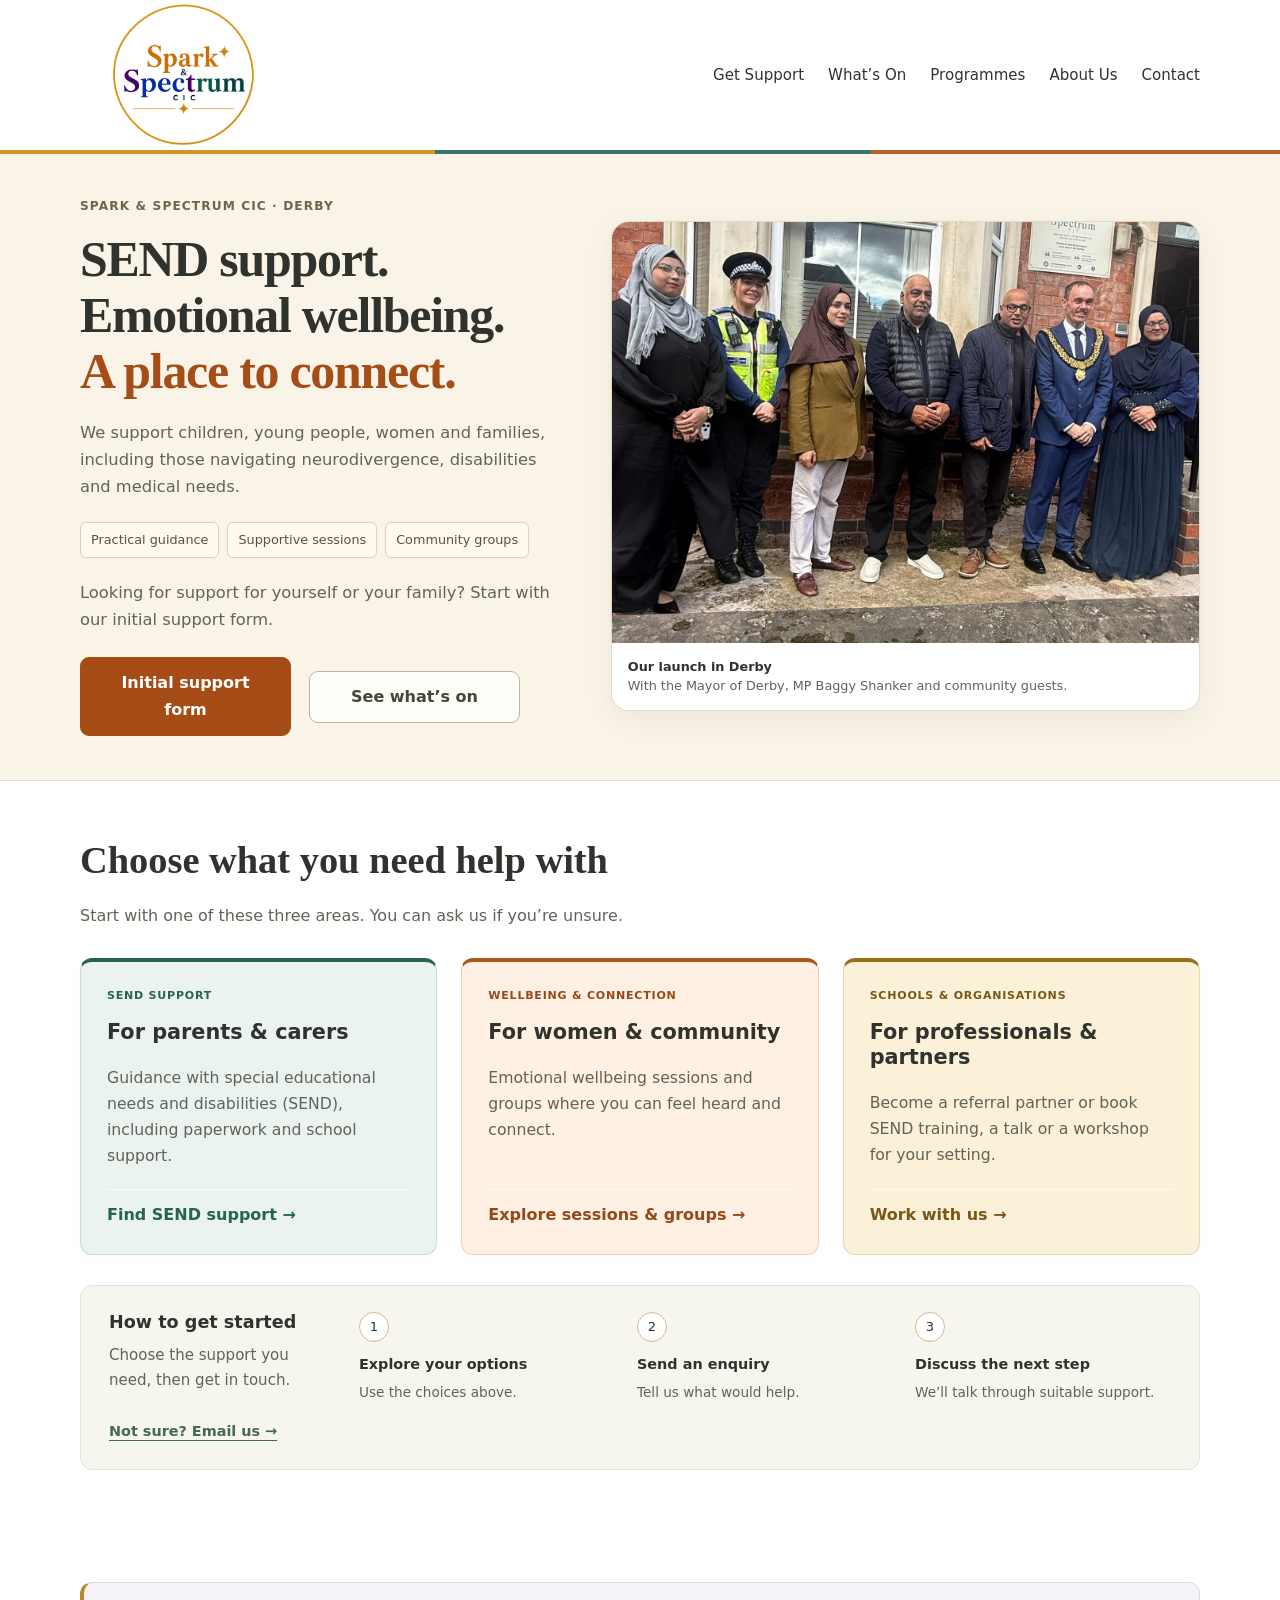
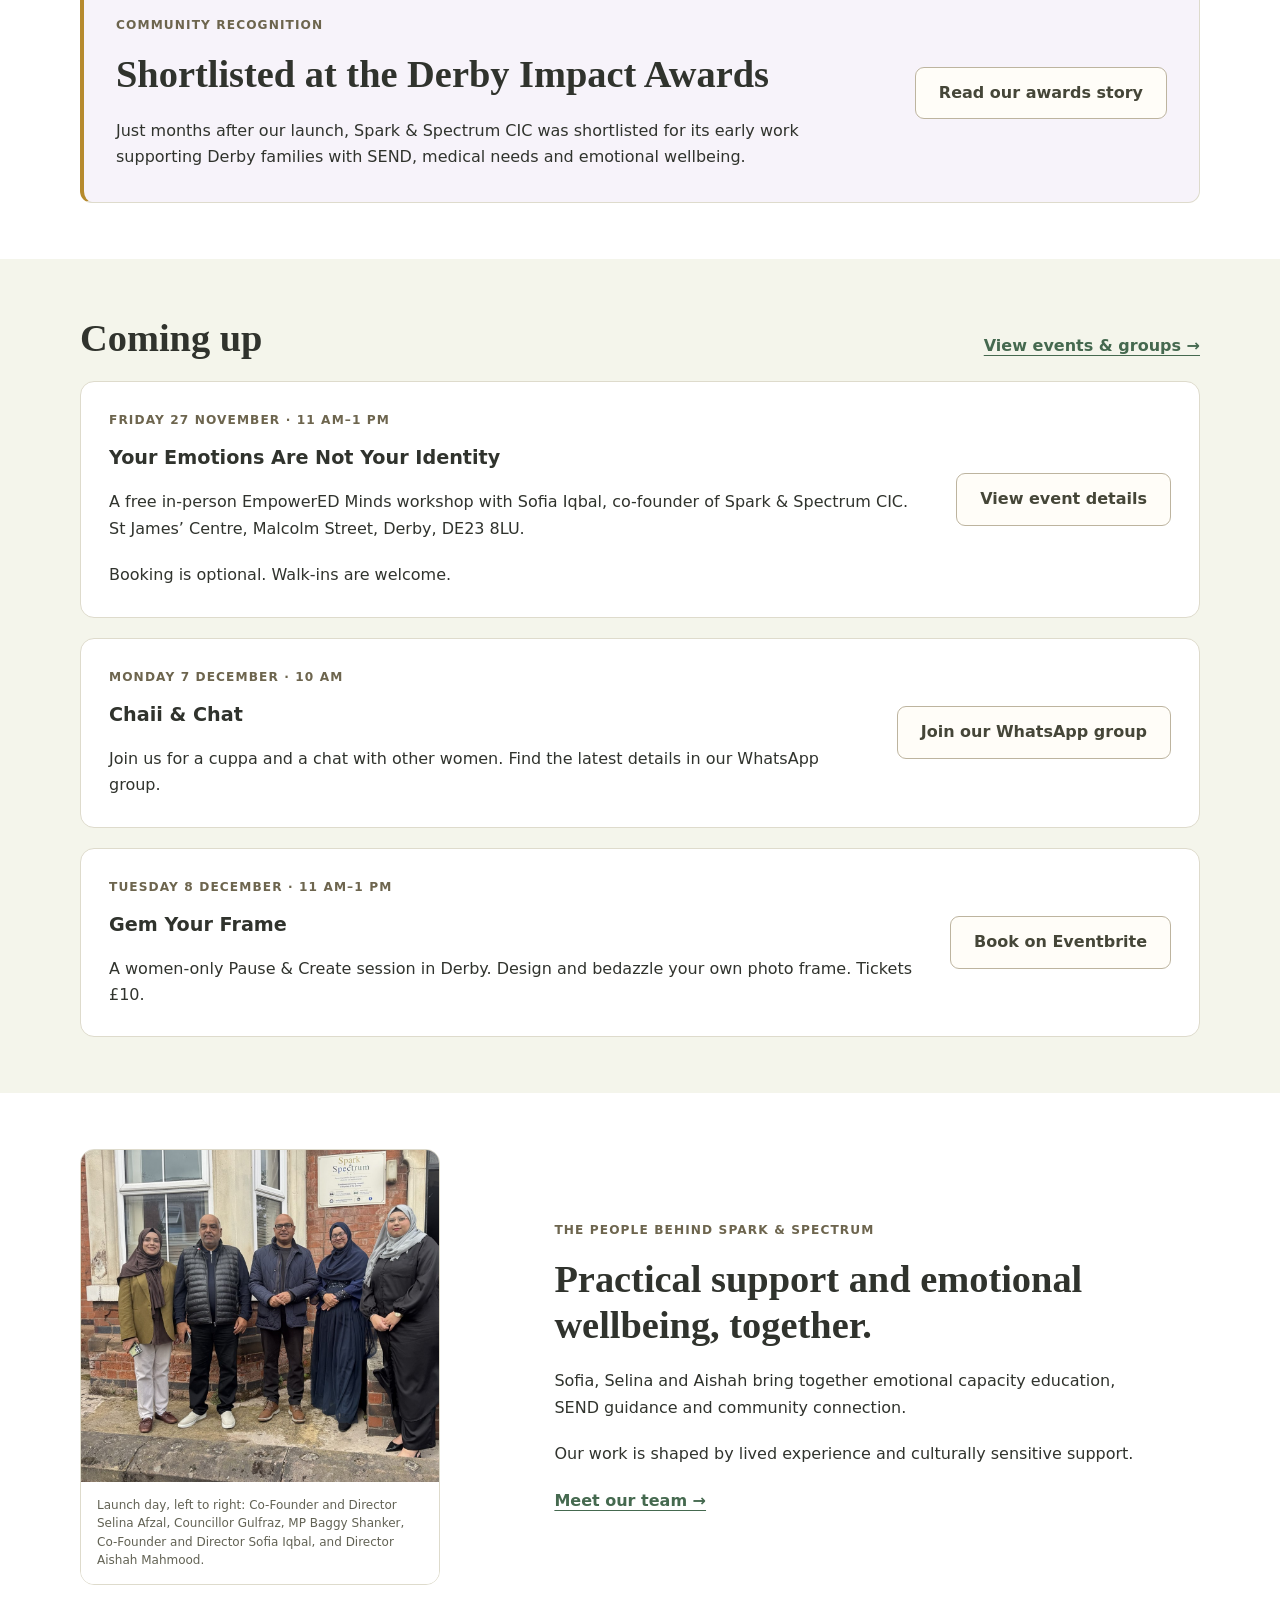
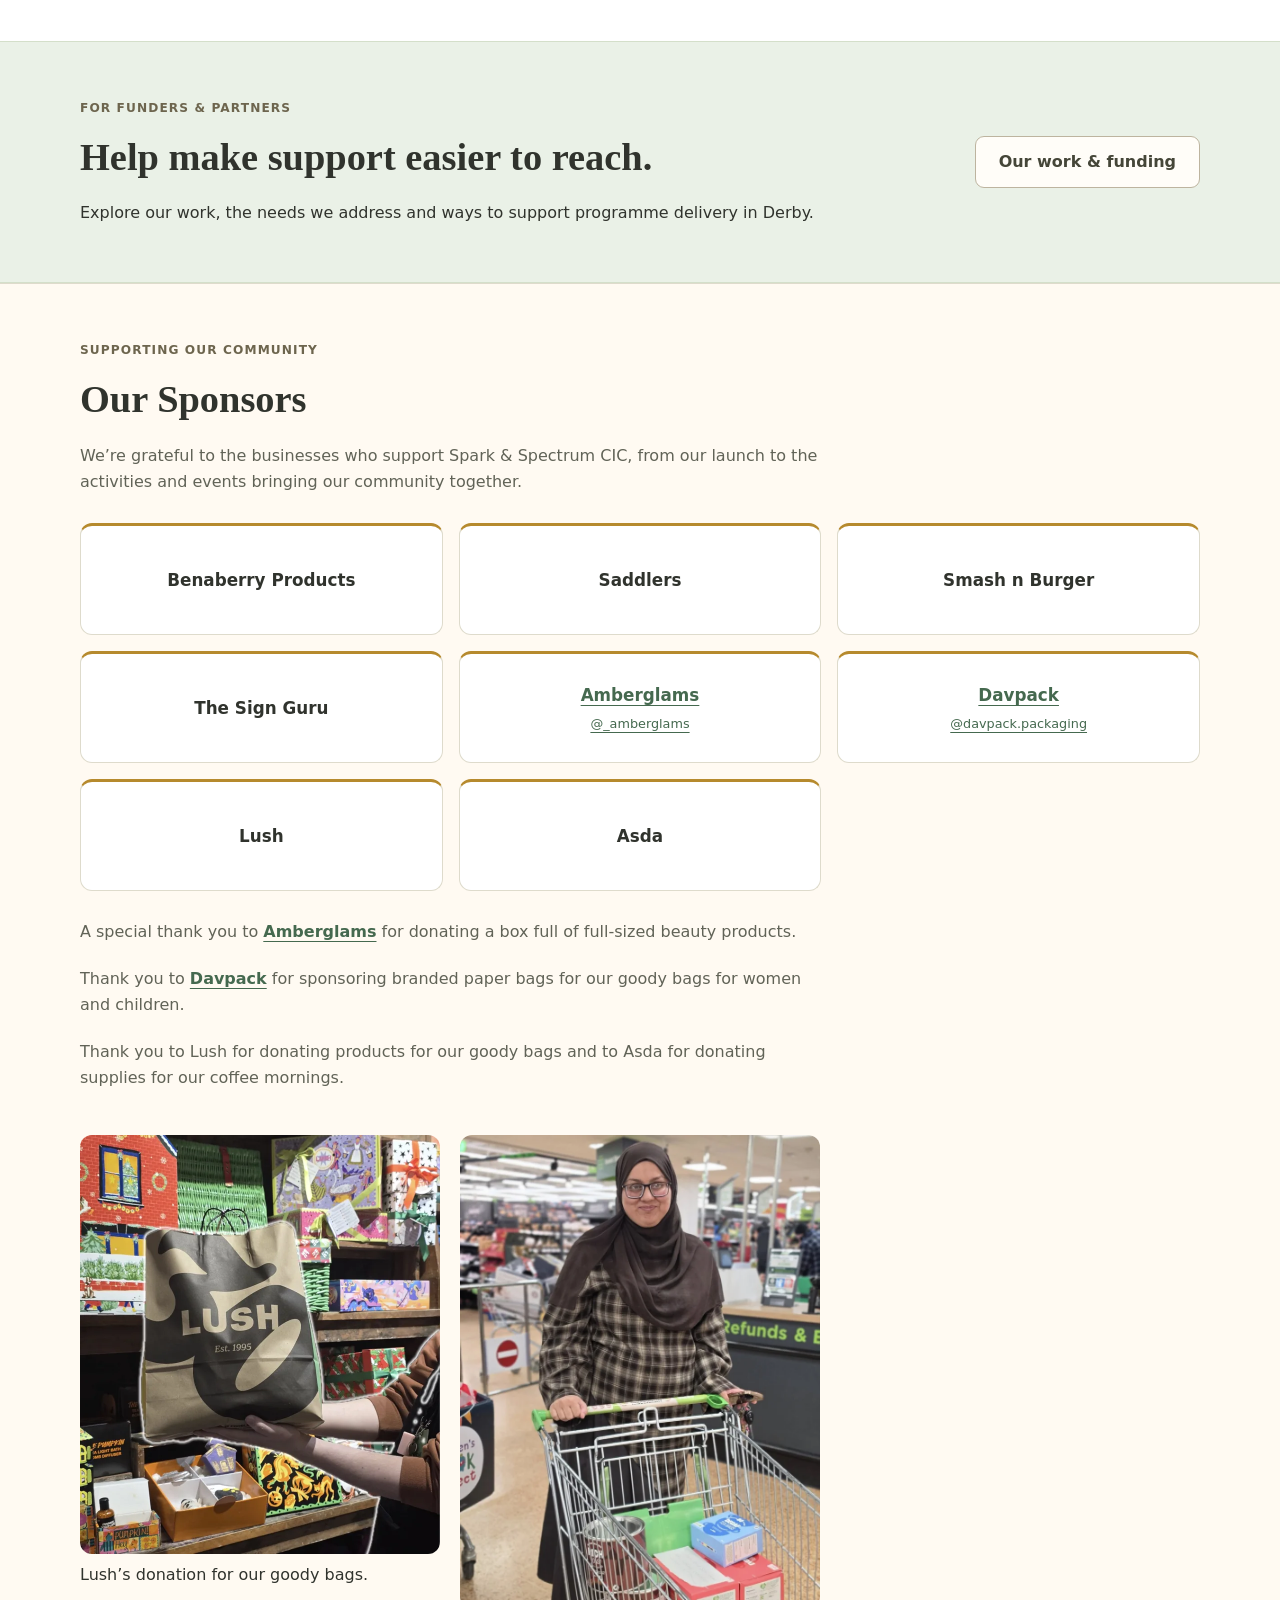
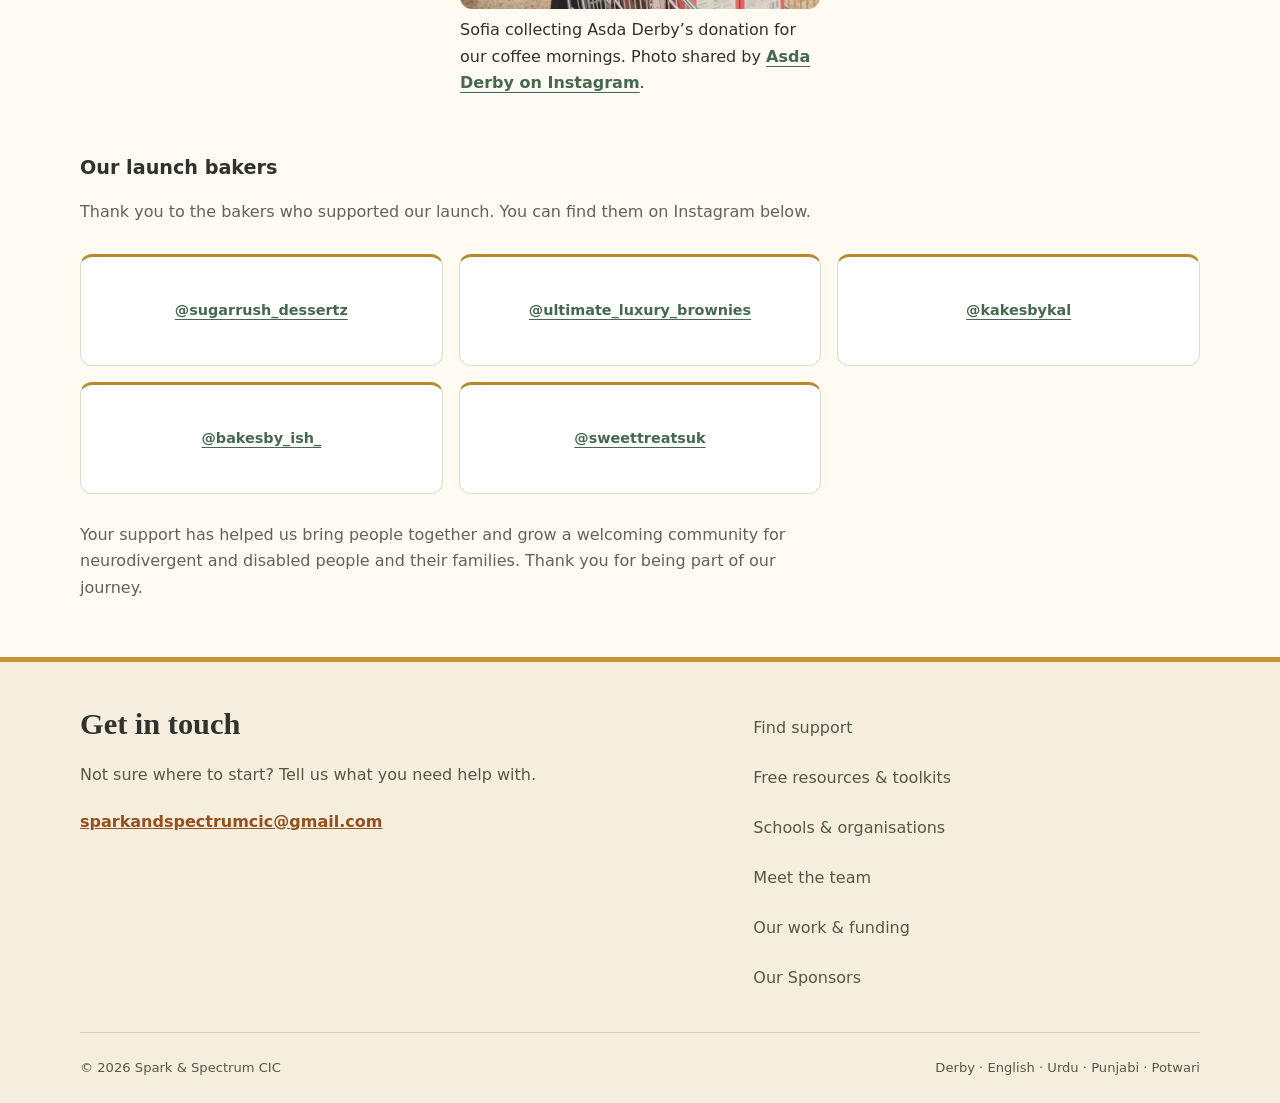
==== commit 138b1e8f: "Clarify individual support and organisation bookings" ====
--- a/index.html
+++ b/index.html
@@ -15,11 +15,13 @@
 .recognition-card{display:flex;flex-wrap:wrap;align-items:center;justify-content:space-between;gap:1rem 2rem;padding:clamp(1.25rem,4vw,2rem);border:1px solid var(--line);border-left:4px solid #b68a2d;border-radius:12px;background:#f7f3fa}
 .recognition-card > div{flex:1 1 28rem}
 .recognition-card p:last-child{margin-bottom:0}
-</style></head><body class="page-index"><a class="skip-link" href="#main-content">Skip to content</a><header><div class="container nav"><a class="brand" href="index.html" aria-label="Spark and Spectrum CIC home"><img src="images/spark-spectrum-logo.svg" alt="Spark and Spectrum CIC" width="530" height="365" loading="eager" decoding="async"></a><button class="menu-toggle" aria-controls="primary-navigation" aria-expanded="false" aria-label="Open menu">☰</button><nav id="primary-navigation" class="nav-links" aria-label="Primary navigation"><a href="get-support.html">Get Support</a><a href="whats-on.html">What’s On</a><a href="programmes.html">Programmes</a><a href="about.html">About Us</a><a href="index.html#contact">Contact</a></nav></div></header><main id="main-content"><section class="hero"><div class="container hero-grid"><div class="hero-copy"><p class="eyebrow">SPARK &amp; SPECTRUM CIC · DERBY</p><h1>SEND support.<br>Emotional wellbeing.<br><span>A place to connect.</span></h1><p>We support children, young people, women and families, including those navigating neurodivergence, disabilities and medical needs.</p><div class="hero-services"><span>Practical guidance</span><span>Supportive sessions</span><span>Community groups</span></div><div class="actions"><a class="btn primary" href="https://form.jotform.com/262165407296057">Fill in the initial support form</a><a class="btn outline" href="whats-on.html">See what’s on</a></div></div><figure class="hero-feature mayor-feature"><img src="images/mayor-launch-main.svg" alt="Spark and Spectrum’s launch group with the Mayor of Derby wearing his chain of office" width="1480" height="1060" fetchpriority="high" decoding="async"><figcaption class="launch-caption"><strong>Our launch in Derby</strong><br>With the Mayor of Derby, MP Baggy Shanker and community guests.</figcaption></figure></div></section>
+.page-index .hero-actions{display:grid;grid-template-columns:repeat(2,minmax(0,1fr));max-width:440px}.page-index .hero-actions .btn{display:flex;align-items:center;justify-content:center;text-align:center;margin:0;width:100%}
+@media(max-width:380px){.page-index .hero-actions{grid-template-columns:1fr}}
+</style></head><body class="page-index"><a class="skip-link" href="#main-content">Skip to content</a><header><div class="container nav"><a class="brand" href="index.html" aria-label="Spark and Spectrum CIC home"><img src="images/spark-spectrum-logo.svg" alt="Spark and Spectrum CIC" width="530" height="365" loading="eager" decoding="async"></a><button class="menu-toggle" aria-controls="primary-navigation" aria-expanded="false" aria-label="Open menu">☰</button><nav id="primary-navigation" class="nav-links" aria-label="Primary navigation"><a href="get-support.html">Get Support</a><a href="whats-on.html">What’s On</a><a href="programmes.html">Programmes</a><a href="about.html">About Us</a><a href="index.html#contact">Contact</a></nav></div></header><main id="main-content"><section class="hero"><div class="container hero-grid"><div class="hero-copy"><p class="eyebrow">SPARK &amp; SPECTRUM CIC · DERBY</p><h1>SEND support.<br>Emotional wellbeing.<br><span>A place to connect.</span></h1><p>We support children, young people, women and families, including those navigating neurodivergence, disabilities and medical needs.</p><div class="hero-services"><span>Practical guidance</span><span>Supportive sessions</span><span>Community groups</span></div><p>Looking for support for yourself or your family? Start with our initial support form.</p><div class="actions hero-actions"><a class="btn primary" href="https://form.jotform.com/262165407296057">Initial support form</a><a class="btn outline" href="whats-on.html">See what’s on</a></div></div><figure class="hero-feature mayor-feature"><img src="images/mayor-launch-main.svg" alt="Spark and Spectrum’s launch group with the Mayor of Derby wearing his chain of office" width="1480" height="1060" fetchpriority="high" decoding="async"><figcaption class="launch-caption"><strong>Our launch in Derby</strong><br>With the Mayor of Derby, MP Baggy Shanker and community guests.</figcaption></figure></div></section>
 <section class="section" id="support-options"><div class="container"><h2>Choose what you need help with</h2><p class="section-intro">Start with one of these three areas. You can ask us if you’re unsure.</p><div class="support-options-grid">
 <a class="support-option" href="get-support.html#send"><span class="route-label">SEND SUPPORT</span><h3>For parents &amp; carers</h3><p>Guidance with special educational needs and disabilities (SEND), including paperwork and school support.</p><span>Find SEND support →</span></a>
 <a class="support-option" href="get-support.html#wellbeing"><span class="route-label">WELLBEING &amp; CONNECTION</span><h3>For women &amp; community</h3><p>Emotional wellbeing sessions and groups where you can feel heard and connect.</p><span>Explore sessions &amp; groups →</span></a>
-<a class="support-option" href="programmes.html#professional-support"><span class="route-label">SCHOOLS &amp; ORGANISATIONS</span><h3>For professionals &amp; partners</h3><p>Programmes for your setting, family referrals and community partnerships.</p><span>Work with us →</span></a>
+<a class="support-option" href="programmes.html#professional-support"><span class="route-label">SCHOOLS &amp; ORGANISATIONS</span><h3>For professionals &amp; partners</h3><p>Become a referral partner or book SEND training, a talk or a workshop for your setting.</p><span>Work with us →</span></a>
 </div><div class="next-step-guide"><div><h3>How to get started</h3><p>Choose the support you need, then get in touch.</p></div><ol><li><strong>Explore your options</strong><span>Use the choices above.</span></li><li><strong>Send an enquiry</strong><span>Tell us what would help.</span></li><li><strong>Discuss the next step</strong><span>We’ll talk through suitable support.</span></li></ol><a class="text-link" href="mailto:sparkandspectrumcic@gmail.com">Not sure? Email us →</a></div></div></section>
 <section class="section" id="latest-news" aria-labelledby="recognition-heading"><div class="container"><div class="recognition-card"><div><p class="eyebrow">COMMUNITY RECOGNITION</p><h2 id="recognition-heading">Shortlisted at the Derby Impact Awards</h2><p>Just months after our launch, Spark &amp; Spectrum CIC was shortlisted for its early work supporting Derby families with SEND, medical needs and emotional wellbeing.</p></div><a class="btn outline" href="derby-impact-awards.html">Read our awards story</a></div></div></section>
 <section class="section soft" id="upcoming-events"><div class="container"><div class="section-heading"><h2>Coming up</h2><a class="text-link" href="whats-on.html">View events &amp; groups →</a></div>
